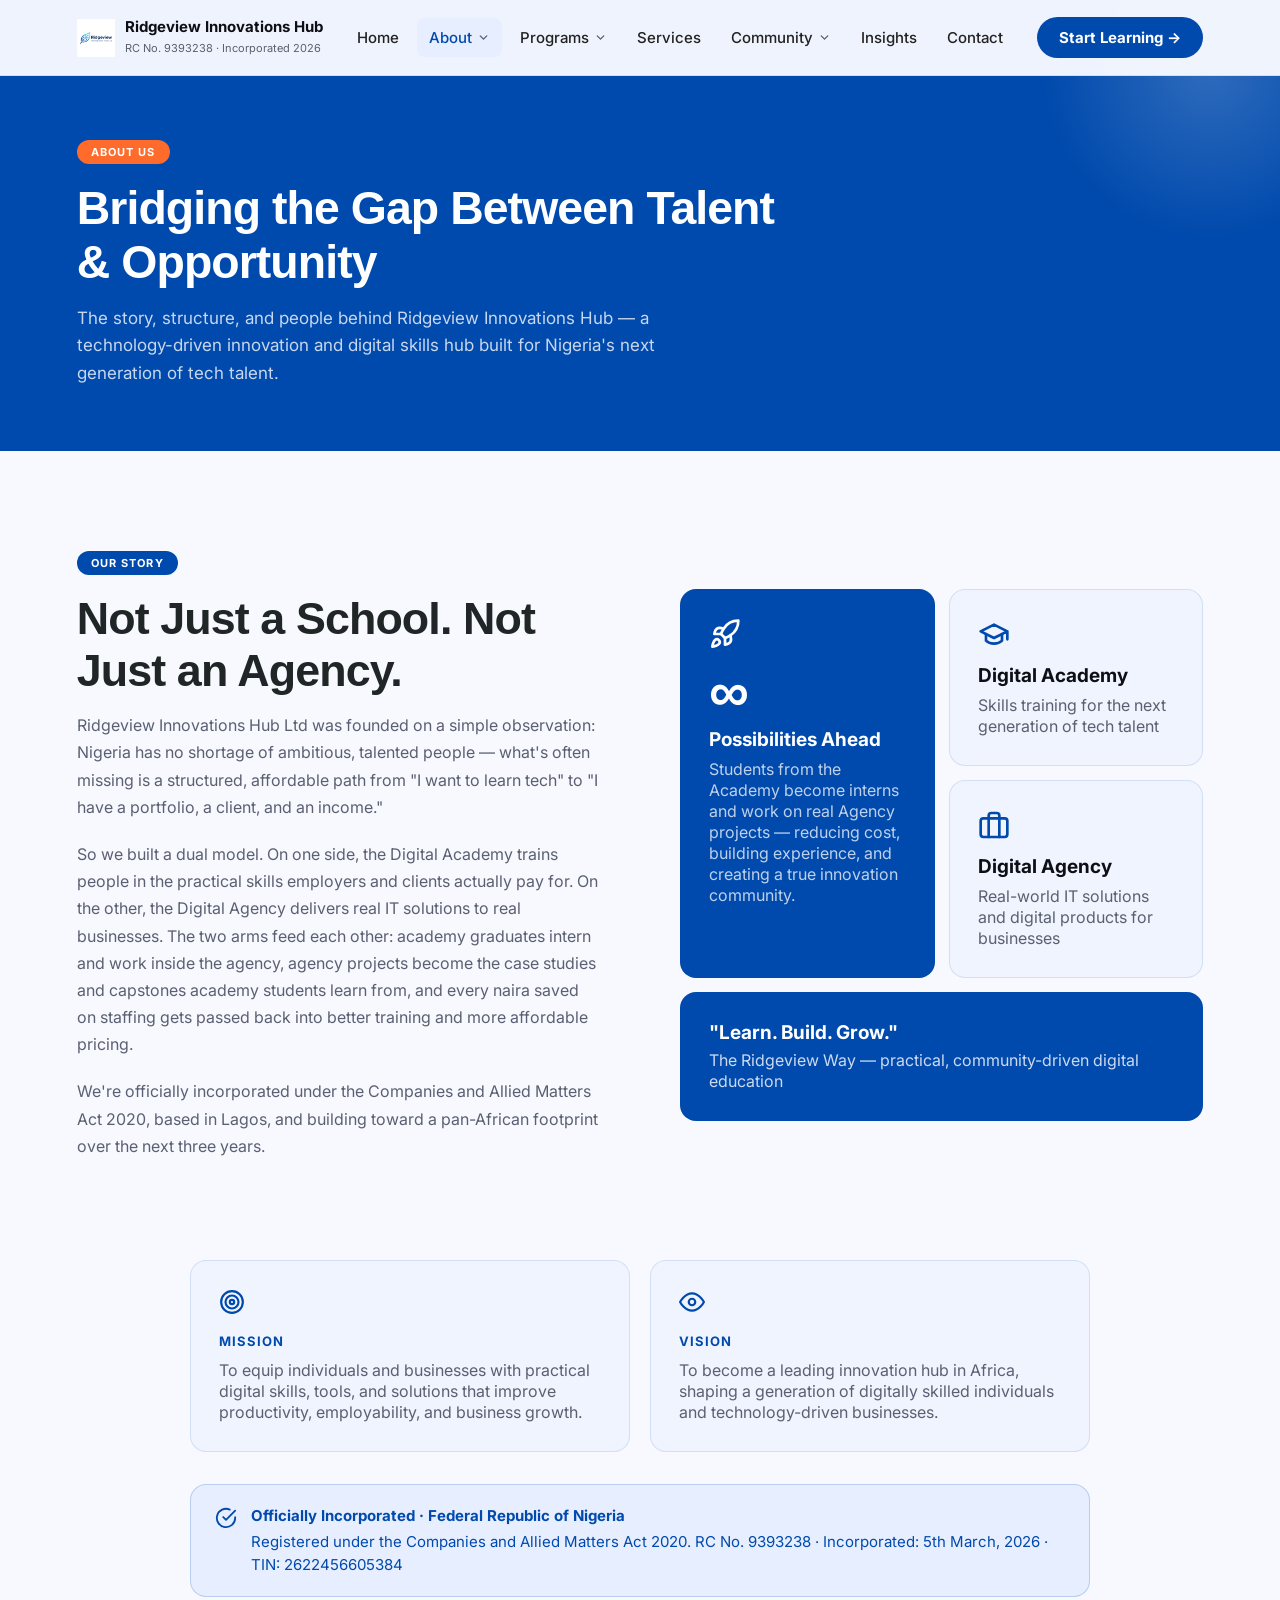
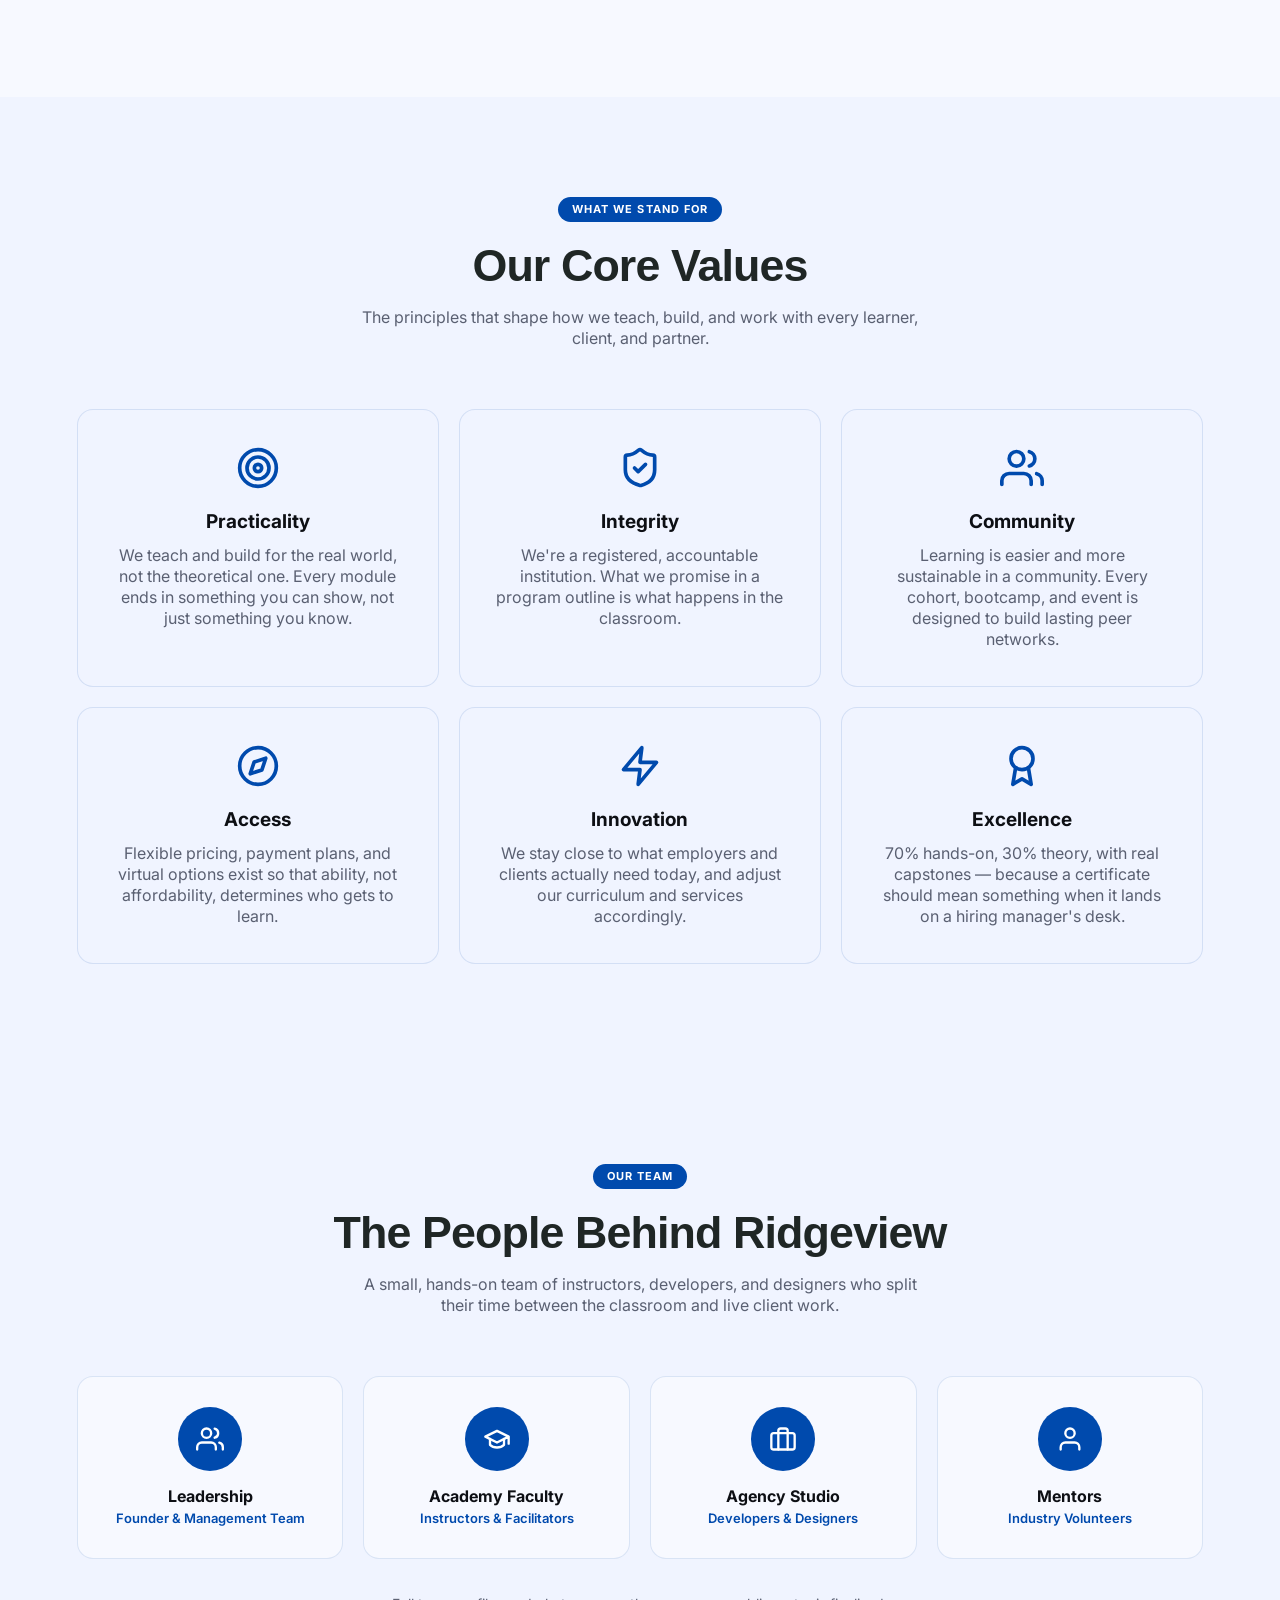
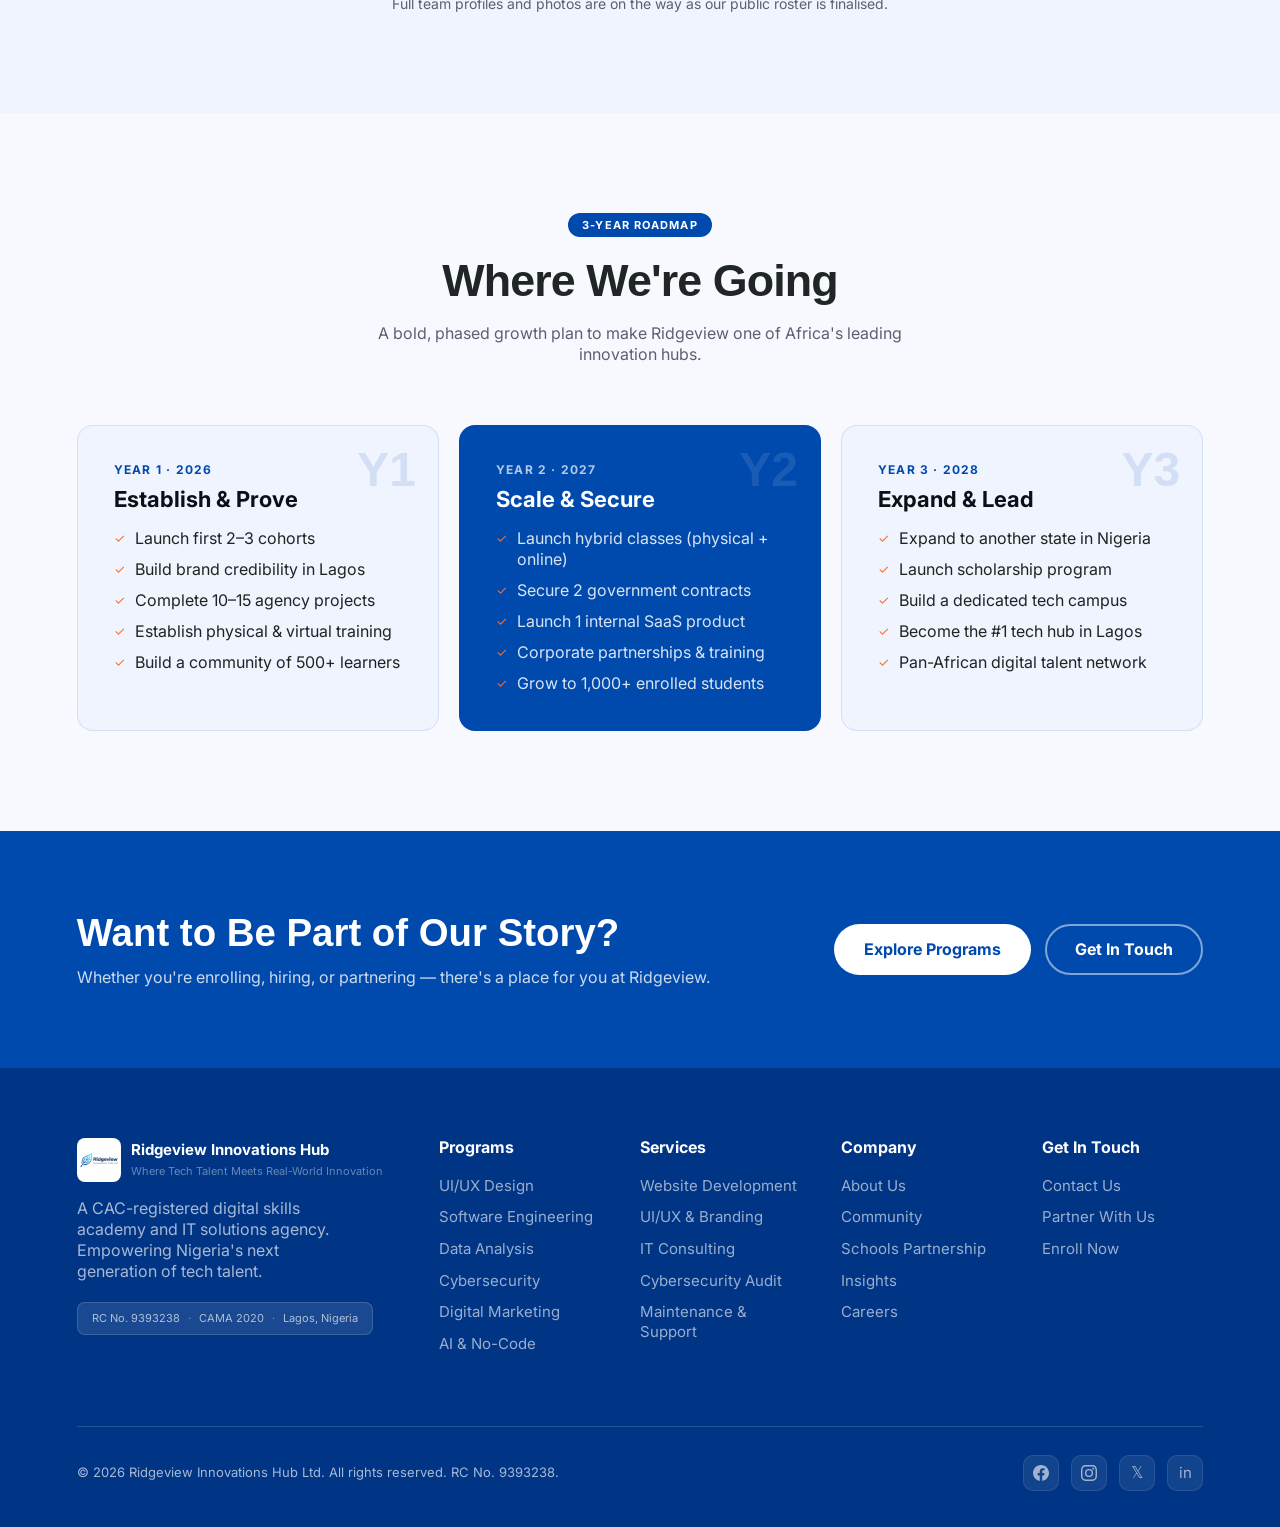
==== about.html @ 293c4d87 "conversion to multi-page" ====
<!DOCTYPE html>
<html lang="en">
<head>
<meta charset="UTF-8"/>
<meta name="viewport" content="width=device-width, initial-scale=1.0"/>
<title>About Us | Ridgeview Innovations Hub Ltd</title>
<meta name="description" content="Learn about Ridgeview Innovations Hub Ltd, a CAC-registered digital skills academy and IT agency based in Lagos, Nigeria."/>
<link rel="preconnect" href="https://fonts.googleapis.com"/>
<link href="https://fonts.googleapis.com/css2?family=Inter:wght@400;500;600;700;800&family=Syne:wght@700;800&display=swap" rel="stylesheet"/>
<link href="https://api.fontshare.com/v2/css?f[]=satoshi@800,700&display=swap" rel="stylesheet"/>
<link rel="stylesheet" href="assets/shared.css"/>
</head>
<body>
<nav id="navbar">
  <a href="index.html" class="logo">
    <img src="Neural Leaf.png" alt="Ridgeview Innovations Hub" class="logo-img"/>
    <div class="ltext">
      <strong>Ridgeview Innovations Hub</strong>
      <small>RC No. 9393238 · Incorporated 2026</small>
    </div>
  </a>
  <ul class="nav-links"><li><a href="index.html" data-nav="index.html" class="">Home</a></li><li><a href="about.html" data-nav="about.html" class="active">About <svg class="chev" xmlns="http://www.w3.org/2000/svg" width="13" height="13" viewBox="0 0 24 24" fill="none" stroke="currentColor" stroke-width="2.5" stroke-linecap="round" stroke-linejoin="round"><polyline points="6 9 12 15 18 9"/></svg></a><div class="dropdown"><a href="about.html">About Us</a><a href="careers.html">Careers</a></div></li><li><a href="programs.html" data-nav="programs.html" class="">Programs <svg class="chev" xmlns="http://www.w3.org/2000/svg" width="13" height="13" viewBox="0 0 24 24" fill="none" stroke="currentColor" stroke-width="2.5" stroke-linecap="round" stroke-linejoin="round"><polyline points="6 9 12 15 18 9"/></svg></a><div class="dropdown"><a href="programs.html#uiux">UI/UX Design</a><a href="programs.html#swe">Software Engineering</a><a href="programs.html#data">Data Analysis</a><a href="programs.html#cyber">Cybersecurity</a><a href="programs.html#marketing">Digital Marketing</a><a href="programs.html#ai">AI Tools & No-Code</a><a href="programs.html" class="dd-view-all">View All Programs</a></div></li><li><a href="services.html" data-nav="services.html" class="">Services</a></li><li><a href="community.html" data-nav="community.html" class="">Community <svg class="chev" xmlns="http://www.w3.org/2000/svg" width="13" height="13" viewBox="0 0 24 24" fill="none" stroke="currentColor" stroke-width="2.5" stroke-linecap="round" stroke-linejoin="round"><polyline points="6 9 12 15 18 9"/></svg></a><div class="dropdown"><a href="community.html">Community</a><a href="schools-partnership.html">Schools Partnership</a></div></li><li><a href="blog.html" data-nav="blog.html" class="">Insights</a></li><li><a href="contact.html" data-nav="contact.html" class="">Contact</a></li></ul>
  <a href="programs.html" class="nav-cta">Start Learning →</a>
  <button class="hamburger" onclick="toggleMenu()" aria-label="Menu">
    <span></span><span></span><span></span>
  </button>
</nav>
<div class="mobile-menu" id="mobileMenu">
  <a href="index.html" onclick="toggleMenu()">Home</a><a href="about.html" onclick="toggleMenu()">About</a><a class="mm-sub" href="about.html" onclick="toggleMenu()">About Us</a><a class="mm-sub" href="careers.html" onclick="toggleMenu()">Careers</a><a href="programs.html" onclick="toggleMenu()">Programs</a><a class="mm-sub" href="programs.html#uiux" onclick="toggleMenu()">UI/UX Design</a><a class="mm-sub" href="programs.html#swe" onclick="toggleMenu()">Software Engineering</a><a class="mm-sub" href="programs.html#data" onclick="toggleMenu()">Data Analysis</a><a class="mm-sub" href="programs.html#cyber" onclick="toggleMenu()">Cybersecurity</a><a class="mm-sub" href="programs.html#marketing" onclick="toggleMenu()">Digital Marketing</a><a class="mm-sub" href="programs.html#ai" onclick="toggleMenu()">AI Tools & No-Code</a><a href="services.html" onclick="toggleMenu()">Services</a><a href="community.html" onclick="toggleMenu()">Community</a><a class="mm-sub" href="community.html" onclick="toggleMenu()">Community</a><a class="mm-sub" href="schools-partnership.html" onclick="toggleMenu()">Schools Partnership</a><a href="blog.html" onclick="toggleMenu()">Insights</a><a href="contact.html" onclick="toggleMenu()">Contact</a>
  <a href="programs.html" class="nav-cta" onclick="toggleMenu()">Start Learning →</a>
</div>

<div class="page-header">
  <!--<div class="breadcrumb"><a href="index.html">Home</a> <span>/</span> <span>About</span></div>-->
  <div class="stag">About Us</div>
  <h1>Bridging the Gap Between Talent &amp; Opportunity</h1>
  <p>The story, structure, and people behind Ridgeview Innovations Hub — a technology-driven innovation and digital skills hub built for Nigeria's next generation of tech talent.</p>
</div>

<!-- STORY -->
<section class="about-g" style="padding-top:100px">
  <div>
    <div class="stag">Our Story</div>
    <h2 class="stitle">Not Just a School. Not Just an Agency.</h2>
    <p style="font-family:var(--font-body);font-size:16px;color:var(--muted);line-height:1.7;margin-bottom:20px">Ridgeview Innovations Hub Ltd was founded on a simple observation: Nigeria has no shortage of ambitious, talented people — what's often missing is a structured, affordable path from "I want to learn tech" to "I have a portfolio, a client, and an income."</p>
    <p style="font-family:var(--font-body);font-size:16px;color:var(--muted);line-height:1.7;margin-bottom:20px">So we built a dual model. On one side, the Digital Academy trains people in the practical skills employers and clients actually pay for. On the other, the Digital Agency delivers real IT solutions to real businesses. The two arms feed each other: academy graduates intern and work inside the agency, agency projects become the case studies and capstones academy students learn from, and every naira saved on staffing gets passed back into better training and more affordable pricing.</p>
    <p style="font-family:var(--font-body);font-size:16px;color:var(--muted);line-height:1.7">We're officially incorporated under the Companies and Allied Matters Act 2020, based in Lagos, and building toward a pan-African footprint over the next three years.</p>
  </div>
  <div class="avblocks fade-up">
    <div class="avb dark">
      <div class="aico"><svg xmlns="http://www.w3.org/2000/svg" width="24" height="24" viewBox="0 0 24 24" fill="none" stroke="currentColor" stroke-width="2" stroke-linecap="round" stroke-linejoin="round"><path d="M4.5 16.5c-1.5 1.26-2 5-2 5s3.74-.5 5-2c.71-.84.7-2.13-.09-2.91a2.18 2.18 0 0 0-2.91-.09z"/><path d="m12 15-3-3a22 22 0 0 1 2-3.95A12.88 12.88 0 0 1 22 2c0 2.72-.78 7.5-6 11a22.35 22.35 0 0 1-4 2z"/><path d="M9 12H4s.55-3.03 2-4c1.62-1.08 5 0 5 0"/><path d="M12 15v5s3.03-.55 4-2c1.08-1.62 0-5 0-5"/></svg></div>
      <div class="bnum">∞</div>
      <h3>Possibilities Ahead</h3>
      <p>Students from the Academy become interns and work on real Agency projects — reducing cost, building experience, and creating a true innovation community.</p>
    </div>
    <div class="avb"><div class="aico"><svg xmlns="http://www.w3.org/2000/svg" width="24" height="24" viewBox="0 0 24 24" fill="none" stroke="currentColor" stroke-width="2" stroke-linecap="round" stroke-linejoin="round"><path d="M22 10v6M2 10l10-5 10 5-10 5z"/><path d="M6 12v5c3 3 9 3 12 0v-5"/></svg></div><h3>Digital Academy</h3><p>Skills training for the next generation of tech talent</p></div>
    <div class="avb"><div class="aico"><svg xmlns="http://www.w3.org/2000/svg" width="24" height="24" viewBox="0 0 24 24" fill="none" stroke="currentColor" stroke-width="2" stroke-linecap="round" stroke-linejoin="round"><rect x="2" y="7" width="20" height="14" rx="2" ry="2"/><path d="M16 21V5a2 2 0 0 0-2-2h-4a2 2 0 0 0-2 2v16"/></svg></div><h3>Digital Agency</h3><p>Real-world IT solutions and digital products for businesses</p></div>
    <div class="avb amber"><h3>"Learn. Build. Grow."</h3><p>The Ridgeview Way — practical, community-driven digital education</p></div>
  </div>
</section>

<!-- MISSION / VISION -->
<section style="padding-top:0">
  <div class="mv-grid" style="max-width:900px;margin:0 auto">
    <div class="mvc"><div class="ico"><svg xmlns="http://www.w3.org/2000/svg" width="24" height="24" viewBox="0 0 24 24" fill="none" stroke="currentColor" stroke-width="2" stroke-linecap="round" stroke-linejoin="round"><circle cx="12" cy="12" r="10"/><circle cx="12" cy="12" r="6"/><circle cx="12" cy="12" r="2"/></svg></div><h4>Mission</h4><p>To equip individuals and businesses with practical digital skills, tools, and solutions that improve productivity, employability, and business growth.</p></div>
    <div class="mvc"><div class="ico"><svg xmlns="http://www.w3.org/2000/svg" width="24" height="24" viewBox="0 0 24 24" fill="none" stroke="currentColor" stroke-width="2" stroke-linecap="round" stroke-linejoin="round"><path d="M1 12s4-8 11-8 11 8 11 8-4 8-11 8-11-8-11-8z"/><circle cx="12" cy="12" r="3"/></svg></div><h4>Vision</h4><p>To become a leading innovation hub in Africa, shaping a generation of digitally skilled individuals and technology-driven businesses.</p></div>
  </div>
  <div class="reg-info" style="max-width:900px;margin:32px auto 0">
    <div class="ri"><svg xmlns="http://www.w3.org/2000/svg" width="24" height="24" viewBox="0 0 24 24" fill="none" stroke="currentColor" stroke-width="2" stroke-linecap="round" stroke-linejoin="round"><path d="M22 11.08V12a10 10 0 1 1-5.93-9.14"/><polyline points="22 4 12 14.01 9 11.01"/></svg></div>
    <p><strong>Officially Incorporated · Federal Republic of Nigeria</strong>Registered under the Companies and Allied Matters Act 2020. RC No. 9393238 · Incorporated: 5th March, 2026 · TIN: 2622456605384</p>
  </div>
</section>

<!-- VALUES -->
<section class="why-section">
  <div class="sh c">
    <div class="stag">What We Stand For</div>
    <h2 class="stitle">Our Core Values</h2>
    <p class="ssub">The principles that shape how we teach, build, and work with every learner, client, and partner.</p>
  </div>
  <div class="comm-grid">
    <div class="cc fade-up"><span class="cico"><svg xmlns="http://www.w3.org/2000/svg" width="44" height="44" viewBox="0 0 24 24" fill="none" stroke="currentColor" stroke-width="2" stroke-linecap="round" stroke-linejoin="round"><circle cx="12" cy="12" r="10"/><circle cx="12" cy="12" r="6"/><circle cx="12" cy="12" r="2"/></svg></span><h3>Practicality</h3><p>We teach and build for the real world, not the theoretical one. Every module ends in something you can show, not just something you know.</p></div>
    <div class="cc fade-up"><span class="cico"><svg xmlns="http://www.w3.org/2000/svg" width="44" height="44" viewBox="0 0 24 24" fill="none" stroke="currentColor" stroke-width="2" stroke-linecap="round" stroke-linejoin="round"><path d="M20 13c0 5-3.5 7.5-7.5 8.5-.16.05-.34.05-.5 0C8 20.5 4 18 4 13V6a1 1 0 0 1 1-1c2 0 4.5-1.2 6.24-2.72a1.17 1.17 0 0 1 1.52 0C14.51 3.79 17 5 19 5a1 1 0 0 1 1 1z"/><path d="m9 12 2 2 4-4"/></svg></span><h3>Integrity</h3><p>We're a registered, accountable institution. What we promise in a program outline is what happens in the classroom.</p></div>
    <div class="cc fade-up"><span class="cico"><svg xmlns="http://www.w3.org/2000/svg" width="44" height="44" viewBox="0 0 24 24" fill="none" stroke="currentColor" stroke-width="2" stroke-linecap="round" stroke-linejoin="round"><path d="M17 21v-2a4 4 0 0 0-4-4H5a4 4 0 0 0-4 4v2"/><circle cx="9" cy="7" r="4"/><path d="M23 21v-2a4 4 0 0 0-3-3.87"/><path d="M16 3.13a4 4 0 0 1 0 7.75"/></svg></span><h3>Community</h3><p>Learning is easier and more sustainable in a community. Every cohort, bootcamp, and event is designed to build lasting peer networks.</p></div>
    <div class="cc fade-up"><span class="cico"><svg xmlns="http://www.w3.org/2000/svg" width="44" height="44" viewBox="0 0 24 24" fill="none" stroke="currentColor" stroke-width="2" stroke-linecap="round" stroke-linejoin="round"><circle cx="12" cy="12" r="10"/><polygon points="16.24 7.76 14.12 14.12 7.76 16.24 9.88 9.88 16.24 7.76"/></svg></span><h3>Access</h3><p>Flexible pricing, payment plans, and virtual options exist so that ability, not affordability, determines who gets to learn.</p></div>
    <div class="cc fade-up"><span class="cico"><svg xmlns="http://www.w3.org/2000/svg" width="44" height="44" viewBox="0 0 24 24" fill="none" stroke="currentColor" stroke-width="2" stroke-linecap="round" stroke-linejoin="round"><polygon points="13 2 3 14 12 14 11 22 21 10 12 10 13 2"/></svg></span><h3>Innovation</h3><p>We stay close to what employers and clients actually need today, and adjust our curriculum and services accordingly.</p></div>
    <div class="cc fade-up"><span class="cico"><svg xmlns="http://www.w3.org/2000/svg" width="44" height="44" viewBox="0 0 24 24" fill="none" stroke="currentColor" stroke-width="2" stroke-linecap="round" stroke-linejoin="round"><circle cx="12" cy="8" r="6"/><path d="M15.477 12.89 17 22l-5-3-5 3 1.523-9.11"/></svg></span><h3>Excellence</h3><p>70% hands-on, 30% theory, with real capstones — because a certificate should mean something when it lands on a hiring manager's desk.</p></div>
  </div>
</section>

<!-- TEAM -->
<section class="team-section">
  <div class="sh c">
    <div class="stag">Our Team</div>
    <h2 class="stitle">The People Behind Ridgeview</h2>
    <p class="ssub">A small, hands-on team of instructors, developers, and designers who split their time between the classroom and live client work.</p>
  </div>
  <div class="team-grid">
    <div class="tmc fade-up"><div class="tmc-avatar"><svg xmlns="http://www.w3.org/2000/svg" width="28" height="28" viewBox="0 0 24 24" fill="none" stroke="currentColor" stroke-width="2" stroke-linecap="round" stroke-linejoin="round"><path d="M17 21v-2a4 4 0 0 0-4-4H5a4 4 0 0 0-4 4v2"/><circle cx="9" cy="7" r="4"/><path d="M23 21v-2a4 4 0 0 0-3-3.87"/><path d="M16 3.13a4 4 0 0 1 0 7.75"/></svg></div><h4>Leadership</h4><div class="role">Founder &amp; Management Team</div></div>
    <div class="tmc fade-up"><div class="tmc-avatar"><svg xmlns="http://www.w3.org/2000/svg" width="28" height="28" viewBox="0 0 24 24" fill="none" stroke="currentColor" stroke-width="2" stroke-linecap="round" stroke-linejoin="round"><path d="M22 10v6M2 10l10-5 10 5-10 5z"/><path d="M6 12v5c3 3 9 3 12 0v-5"/></svg></div><h4>Academy Faculty</h4><div class="role">Instructors &amp; Facilitators</div></div>
    <div class="tmc fade-up"><div class="tmc-avatar"><svg xmlns="http://www.w3.org/2000/svg" width="28" height="28" viewBox="0 0 24 24" fill="none" stroke="currentColor" stroke-width="2" stroke-linecap="round" stroke-linejoin="round"><rect x="2" y="7" width="20" height="14" rx="2" ry="2"/><path d="M16 21V5a2 2 0 0 0-2-2h-4a2 2 0 0 0-2 2v16"/></svg></div><h4>Agency Studio</h4><div class="role">Developers &amp; Designers</div></div>
    <div class="tmc fade-up"><div class="tmc-avatar"><svg xmlns="http://www.w3.org/2000/svg" width="28" height="28" viewBox="0 0 24 24" fill="none" stroke="currentColor" stroke-width="2" stroke-linecap="round" stroke-linejoin="round"><path d="M20 21v-2a4 4 0 0 0-4-4H8a4 4 0 0 0-4 4v2"/><circle cx="12" cy="7" r="4"/></svg></div><h4>Mentors</h4><div class="role">Industry Volunteers</div></div>
  </div>
  <p style="text-align:center;margin-top:36px;font-family:var(--font-body);font-size:14px;color:var(--muted)">Full team profiles and photos are on the way as our public roster is finalised.</p>
</section>

<!-- GROWTH ROADMAP -->
<section class="growth-section">
  <div class="sh c">
    <div class="stag">3-Year Roadmap</div>
    <h2 class="stitle">Where We're Going</h2>
    <p class="ssub">A bold, phased growth plan to make Ridgeview one of Africa's leading innovation hubs.</p>
  </div>
  <div class="gg">
    <div class="gc fade-up"><div class="ybg">Y1</div><span class="ylb">Year 1 · 2026</span><h3>Establish &amp; Prove</h3><ul class="gi"><li>Launch first 2–3 cohorts</li><li>Build brand credibility in Lagos</li><li>Complete 10–15 agency projects</li><li>Establish physical &amp; virtual training</li><li>Build a community of 500+ learners</li></ul></div>
    <div class="gc feat fade-up"><div class="ybg">Y2</div><span class="ylb">Year 2 · 2027</span><h3>Scale &amp; Secure</h3><ul class="gi"><li>Launch hybrid classes (physical + online)</li><li>Secure 2 government contracts</li><li>Launch 1 internal SaaS product</li><li>Corporate partnerships &amp; training</li><li>Grow to 1,000+ enrolled students</li></ul></div>
    <div class="gc fade-up"><div class="ybg">Y3</div><span class="ylb">Year 3 · 2028</span><h3>Expand &amp; Lead</h3><ul class="gi"><li>Expand to another state in Nigeria</li><li>Launch scholarship program</li><li>Build a dedicated tech campus</li><li>Become the #1 tech hub in Lagos</li><li>Pan-African digital talent network</li></ul></div>
  </div>
</section>

<!-- CTA -->
<div class="cta-band">
  <div>
    <h2>Want to Be Part of Our Story?</h2>
    <p>Whether you're enrolling, hiring, or partnering — there's a place for you at Ridgeview.</p>
  </div>
  <div class="cta-acts">
    <a href="programs.html" class="btn-white">Explore Programs</a>
    <a href="contact.html" class="btn-outline-white">Get In Touch</a>
  </div>
</div>

<footer>
  <div class="fg-grid">
    <div class="fbrand">
      <a href="index.html" class="logo" style="margin-bottom:16px;display:flex;align-items:center;gap:10px">
        <img src="Neural Leaf.png" alt="Ridgeview Innovations Hub" class="logo-img-footer"/>
        <div class="ltext">
          <strong style="color:#fff;font-family:var(--font-body);font-size:15px;font-weight:700;display:block">Ridgeview Innovations Hub</strong>
          <small style="color:rgba(255,255,255,.4);font-size:11px">Where Tech Talent Meets Real-World Innovation</small>
        </div>
      </a>
      <p>A CAC-registered digital skills academy and IT solutions agency. Empowering Nigeria's next generation of tech talent.</p>
      <div class="freg">RC No. 9393238 <span>·</span> CAMA 2020 <span>·</span> Lagos, Nigeria</div>
    </div>
    <div class="fcol">
      <h5>Programs</h5>
      <a href="programs.html#uiux">UI/UX Design</a>
      <a href="programs.html#swe">Software Engineering</a>
      <a href="programs.html#data">Data Analysis</a>
      <a href="programs.html#cyber">Cybersecurity</a>
      <a href="programs.html#marketing">Digital Marketing</a>
      <a href="programs.html#ai">AI &amp; No-Code</a>
    </div>
    <div class="fcol">
      <h5>Services</h5>
      <a href="services.html#web">Website Development</a>
      <a href="services.html#design">UI/UX &amp; Branding</a>
      <a href="services.html#security">IT Consulting</a>
      <a href="services.html#security">Cybersecurity Audit</a>
      <a href="services.html#support">Maintenance &amp; Support</a>
    </div>
    <div class="fcol">
      <h5>Company</h5>
      <a href="about.html">About Us</a>
      <a href="community.html">Community</a>
      <a href="schools-partnership.html">Schools Partnership</a>
      <a href="blog.html">Insights</a>
      <a href="careers.html">Careers</a>
    </div>
    <div class="fcol">
      <h5>Get In Touch</h5>
      <a href="contact.html">Contact Us</a>
      <a href="contact.html">Partner With Us</a>
      <a href="programs.html">Enroll Now</a>
    </div>
  </div>
  <div class="fbot">
    <p>© 2026 Ridgeview Innovations Hub Ltd. All rights reserved. RC No. 9393238.</p>
    <div class="socials">
      <a href="https://www.facebook.com/share/185Uu96pCo/" target="_blank" rel="noopener" class="slink" title="Facebook">
        <svg viewBox="0 0 24 24"><path d="M24 12.073C24 5.405 18.627 0 12 0S0 5.405 0 12.073C0 18.1 4.388 23.094 10.125 24v-8.437H7.078v-3.49h3.047V9.41c0-3.025 1.792-4.697 4.533-4.697 1.312 0 2.686.236 2.686.236v2.97h-1.513c-1.491 0-1.956.93-1.956 1.886v2.268h3.328l-.532 3.49h-2.796V24C19.612 23.094 24 18.1 24 12.073z"/></svg>
      </a>
      <a href="https://www.instagram.com/ridgeview_innovations_hub?igsh=MnhsZ2s3M3ppMG14" target="_blank" rel="noopener" class="slink" title="Instagram">
        <svg viewBox="0 0 24 24"><path d="M12 2.163c3.204 0 3.584.012 4.85.07 3.252.148 4.771 1.691 4.919 4.919.058 1.265.069 1.645.069 4.849 0 3.205-.012 3.584-.069 4.849-.149 3.225-1.664 4.771-4.919 4.919-1.266.058-1.644.07-4.85.07-3.204 0-3.584-.012-4.849-.07-3.26-.149-4.771-1.699-4.919-4.92-.058-1.265-.07-1.644-.07-4.849 0-3.204.013-3.583.07-4.849.149-3.227 1.664-4.771 4.919-4.919 1.266-.057 1.645-.069 4.849-.069zM12 0C8.741 0 8.333.014 7.053.072 2.695.272.273 2.69.073 7.052.014 8.333 0 8.741 0 12c0 3.259.014 3.668.072 4.948.2 4.358 2.618 6.78 6.98 6.98C8.333 23.986 8.741 24 12 24c3.259 0 3.668-.014 4.948-.072 4.354-.2 6.782-2.618 6.979-6.98.059-1.28.073-1.689.073-4.948 0-3.259-.014-3.667-.072-4.947-.196-4.354-2.617-6.78-6.979-6.98C15.668.014 15.259 0 12 0zm0 5.838a6.162 6.162 0 100 12.324 6.162 6.162 0 000-12.324zM12 16a4 4 0 110-8 4 4 0 010 8zm6.406-11.845a1.44 1.44 0 100 2.881 1.44 1.44 0 000-2.881z"/></svg>
      </a>
      <a href="https://x.com/RidgeviewHub" target="_blank" rel="noopener" class="slink" title="X (Twitter)">𝕏</a>
      <a href="https://www.linkedin.com/company/ridgeview-innovations-hub/" target="_blank" rel="noopener" class="slink" title="LinkedIn">in</a>
    </div>
  </div>
</footer><script src="assets/shared.js"></script>
</body>
</html>
---- assets/shared.css ----
:root{
  --ink:#222221;
  --ink-dark:#0d0f14;
  --paper:#f0f4ff;
  --cream:#f7f9ff;
  --accent:#ff6b2b;
  --brand:#004aad;
  --brand-dark:#003585;
  --brand-light:#e6eeff;
  --green:#1a6b45;
  --muted:#5a6072;
  --bd:rgba(0,74,173,0.12);
  --r:16px;--rl:28px;
  --nav-h:76px;
  --font-body:Inter,system-ui,-apple-system,".SFNSText-Regular","San Francisco",Roboto,"Segoe UI","Helvetica Neue","Lucida Grande",sans-serif;
  --font-hero:'Satoshi-Variable','Satoshi',-apple-system,BlinkMacSystemFont,"Segoe UI",Roboto,Helvetica,Arial,sans-serif;
}
.logo-img{height:38px;width:auto;display:block;object-fit:contain}
.logo-img-footer{height:44px;width:auto;display:block;object-fit:contain;border-radius:8px}
*,*::before,*::after{box-sizing:border-box;margin:0;padding:0}
html{scroll-behavior:smooth}
body{font-family:var(--font-body);font-weight:400;background:var(--cream);color:var(--ink);overflow-x:hidden;font-size:16px;line-height:1.313}
h1,h2{font-family:var(--font-hero);font-weight:800;line-height:1.15;color:#1f2625}
h3,h4,h5{font-family:var(--font-body);font-weight:700;line-height:1.21;font-size:19px;color:var(--ink-dark)}
a{text-decoration:none;color:inherit}
img{max-width:100%}
ul{list-style:none}
:focus-visible{outline:2.5px solid var(--accent);outline-offset:2px}

/* ============ NAV ============ */
nav{position:fixed;top:0;left:0;right:0;z-index:200;display:flex;align-items:center;justify-content:space-between;padding:14px 6%;background:rgba(247,249,255,0.97);backdrop-filter:blur(14px);border-bottom:1px solid var(--bd);transition:box-shadow .3s;height:var(--nav-h)}
.logo{display:flex;align-items:center;gap:10px;color:var(--ink-dark)}
.ltext strong{font-family:var(--font-body);font-size:15px;font-weight:700;display:block;line-height:1.2;color:var(--ink-dark)}
.ltext small{font-size:11px;color:var(--muted);font-family:var(--font-body);font-weight:400}
.nav-links{display:flex;align-items:center;gap:6px;list-style:none}
.nav-links>li{position:relative}
.nav-links>li>a{color:var(--ink);font-family:var(--font-body);font-size:15px;font-weight:500;transition:color .2s;padding:10px 12px;border-radius:8px;display:flex;align-items:center;gap:5px}
.nav-links>li>a:hover,.nav-links>li>a.active{color:var(--brand);background:var(--brand-light)}
.nav-links>li>a svg.chev{width:13px;height:13px;transition:transform .2s}
.nav-links>li:hover>a svg.chev{transform:rotate(180deg)}
.nav-cta{background:var(--brand);color:#ffffff !important;padding:11px 22px;border-radius:50px;font-family:var(--font-body);font-size:15px;font-weight:700;transition:background .2s;white-space:nowrap}
.nav-cta:hover{background:var(--brand-dark)}
.hamburger{display:none;flex-direction:column;gap:5px;cursor:pointer;padding:5px;background:none;border:none}
.hamburger span{width:22px;height:2px;background:var(--ink-dark);border-radius:2px;display:block;transition:all .3s}

/* Dropdown */
.dropdown{position:absolute;top:calc(100% + 8px);left:0;min-width:230px;background:#fff;border-radius:14px;border:1px solid var(--bd);box-shadow:0 20px 50px rgba(0,20,60,.14);padding:10px;opacity:0;visibility:hidden;transform:translateY(6px);transition:opacity .18s ease,transform .18s ease,visibility .18s}
.nav-links>li:hover .dropdown{opacity:1;visibility:visible;transform:translateY(0)}
.dropdown a{display:block;padding:10px 14px;border-radius:9px;font-size:14px;font-weight:500;color:var(--ink);transition:background .15s,color .15s}
.dropdown a:hover{background:var(--brand-light);color:var(--brand)}
.dropdown .dd-view-all{border-top:1px solid var(--bd);margin-top:6px;padding-top:12px;font-weight:700;color:var(--brand)}

/* Mobile menu */
.mobile-menu{display:none;position:fixed;top:var(--nav-h);left:0;right:0;bottom:0;background:var(--cream);z-index:199;flex-direction:column;overflow-y:auto;padding:10px 6% 30px}
.mobile-menu.open{display:flex}
.mobile-menu a{font-family:var(--font-body);color:var(--ink);font-size:16px;font-weight:500;padding:15px 4px;border-bottom:1px solid var(--bd);display:block}
.mobile-menu .mm-group-title{font-size:11px;text-transform:uppercase;letter-spacing:.08em;color:var(--muted);font-weight:700;padding:16px 4px 4px}
.mobile-menu .mm-sub{padding-left:18px;font-size:15px;color:var(--muted)}
.mobile-menu .nav-cta{display:inline-flex;justify-content:center;margin-top:18px}

/* ============ PAGE HEADER BAND (inner pages) ============ */
.page-header{background:var(--brand);padding:calc(var(--nav-h) + 64px) 6% 64px;position:relative;overflow:hidden}
.page-header::before{content:'';position:absolute;top:-100px;right:-100px;width:340px;height:340px;background:radial-gradient(circle,rgba(255,255,255,.18) 0%,transparent 70%)}
.breadcrumb{font-family:var(--font-body);font-size:13px;color:rgba(255,255,255,.65);margin-bottom:18px;display:flex;align-items:center;gap:8px}
.breadcrumb a{color:rgba(255,255,255,.65);transition:color .2s}
.breadcrumb a:hover{color:#fff}
.page-header .stag{background:var(--accent);color:#fff}
.page-header h1{font-family:var(--font-hero);font-size:clamp(2rem,4.2vw,2.9rem);color:#fff;letter-spacing:-.02em;margin-bottom:16px;max-width:720px;position:relative}
.page-header p{font-family:var(--font-body);font-size:17px;color:rgba(255,255,255,.78);max-width:600px;line-height:1.6;position:relative}

/* ============ HERO (home only) ============ */
.hero{padding:calc(var(--nav-h) + 60px) 6% 100px;min-height:92vh;display:grid;grid-template-columns:1fr 1fr;align-items:center;gap:60px;position:relative;overflow:hidden;background:var(--cream)}
.hero::before{content:'';position:absolute;inset:0;background:radial-gradient(ellipse 80% 60% at 80% 50%,rgba(0,74,173,.05) 0%,transparent 70%),radial-gradient(ellipse 50% 50% at 20% 80%,rgba(255,107,43,.06) 0%,transparent 60%);pointer-events:none}
.hero-badge{display:inline-flex;align-items:center;gap:8px;background:var(--brand);color:#fff;padding:7px 16px;border-radius:50px;font-family:var(--font-body);font-size:12px;font-weight:700;letter-spacing:.08em;text-transform:uppercase;margin-bottom:28px}
.hero h1{font-size:clamp(2.4rem,5vw,48px);line-height:1.15;letter-spacing:-.02em;margin-bottom:22px}
.hero h1 em{font-style:normal;color:var(--brand)}
.hero-sub{font-family:var(--font-body);font-size:17px;font-weight:400;color:var(--muted);max-width:460px;margin-bottom:40px;line-height:1.6}
.hero-actions{display:flex;gap:14px;flex-wrap:wrap}
.btn-primary{background:var(--brand);color:#fff;padding:14px 30px;border-radius:50px;font-family:var(--font-body);font-size:16px;font-weight:700;display:inline-flex;align-items:center;gap:8px;transition:all .25s}
.btn-primary:hover{background:var(--brand-dark);transform:translateY(-2px);box-shadow:0 12px 30px rgba(0,74,173,.3)}
.btn-secondary{border:2px solid var(--brand);color:var(--brand);padding:13px 28px;border-radius:50px;font-family:var(--font-body);font-size:16px;font-weight:700;display:inline-flex;align-items:center;gap:8px;transition:all .25s}
.btn-secondary:hover{background:var(--brand);color:#fff;transform:translateY(-2px)}
.btn-white{background:#fff;color:var(--brand);padding:14px 30px;border-radius:50px;font-family:var(--font-body);font-size:16px;font-weight:700;display:inline-flex;align-items:center;gap:8px;transition:all .25s}
.btn-white:hover{transform:translateY(-2px);box-shadow:0 12px 30px rgba(0,0,0,.2)}
.btn-outline-white{border:2px solid rgba(255,255,255,.5);color:#fff;padding:13px 28px;border-radius:50px;font-family:var(--font-body);font-size:16px;font-weight:700;display:inline-flex;align-items:center;gap:8px;transition:all .25s}
.btn-outline-white:hover{border-color:#fff;background:rgba(255,255,255,.1)}
.btn-whatsapp{background:#25D366;color:#fff;padding:14px 30px;border-radius:50px;font-family:var(--font-body);font-size:16px;font-weight:700;display:inline-flex;align-items:center;gap:10px;transition:all .25s;box-shadow:0 8px 24px rgba(37,211,102,.35)}
.btn-whatsapp:hover{background:#1ebc59;transform:translateY(-2px);box-shadow:0 12px 30px rgba(37,211,102,.45)}
.btn-whatsapp svg{width:22px;height:22px;flex-shrink:0}
.hero-right{position:relative}
.hero-float{position:absolute;top:-20px;right:-20px;background:var(--accent);color:#fff;padding:11px 20px;border-radius:50px;font-family:var(--font-body);font-size:13px;font-weight:700;box-shadow:0 8px 24px rgba(255,107,43,.4);z-index:2;display:flex;align-items:center;gap:6px}
.hero-card{background:var(--brand);border-radius:var(--rl);padding:38px;color:#fff;position:relative;overflow:hidden}
.hero-card::after{content:'';position:absolute;top:-50px;right:-50px;width:200px;height:200px;background:radial-gradient(circle,rgba(255,255,255,.3) 0%,transparent 70%);opacity:.2}
.hero-card .big{font-family:var(--font-hero);font-size:3rem;font-weight:800;color:#fff;line-height:1;margin-bottom:6px}
.hero-card .sub{font-family:var(--font-body);font-size:15px;opacity:.85;margin-bottom:8px}
.hero-card .sub2{font-family:var(--font-body);font-size:13px;opacity:.65;margin-bottom:28px}
.hmini{display:grid;grid-template-columns:1fr 1fr;gap:12px;margin-top:20px}
.hm{background:rgba(255,255,255,.12);border-radius:12px;padding:15px;border:1px solid rgba(255,255,255,.2)}
.hm strong{font-family:var(--font-body);font-size:13px;font-weight:700;display:block;margin-bottom:3px}
.hm span{font-family:var(--font-body);font-size:11px;opacity:.75}
.hero-reg{position:absolute;bottom:-16px;left:20px;background:var(--brand-light);border:1px solid rgba(0,74,173,.2);padding:9px 16px;border-radius:50px;font-family:var(--font-body);font-size:11px;font-weight:700;color:var(--brand);display:flex;align-items:center;gap:6px}

/* ============ STATS ============ */
.stats{background:var(--brand);padding:40px 6%;display:grid;grid-template-columns:repeat(4,1fr);gap:20px;text-align:center}
.si .n{font-family:var(--font-hero);font-size:2.4rem;font-weight:800;color:#fff;display:block;line-height:1}
.si span{font-family:var(--font-body);font-size:15px;color:rgba(255,255,255,.7);margin-top:6px;display:block}

/* ============ SECTIONS ============ */
section{padding:100px 6%}
.stag{display:inline-block;background:var(--brand);color:#fff;padding:5px 14px;border-radius:50px;font-family:var(--font-body);font-size:11px;font-weight:700;letter-spacing:.1em;text-transform:uppercase;margin-bottom:18px}
.stitle{font-family:var(--font-hero);font-size:clamp(1.8rem,3.5vw,2.8rem);font-weight:800;margin-bottom:16px;letter-spacing:-.02em;color:#1f2625}
.ssub{font-family:var(--font-body);font-size:16px;color:var(--muted);max-width:560px;line-height:1.313}
.sh{margin-bottom:60px}
.sh.c{text-align:center}
.sh.c .ssub{margin:0 auto}
.section-link{display:inline-flex;align-items:center;gap:6px;font-family:var(--font-body);font-size:15px;font-weight:700;color:var(--brand);margin-top:14px;transition:gap .2s}
.section-link:hover{gap:10px}

/* ============ ABOUT ============ */
.about-g{display:grid;grid-template-columns:1fr 1fr;gap:80px;align-items:center}
.mv-grid{display:grid;grid-template-columns:1fr 1fr;gap:20px;margin-top:40px}
.mvc{background:var(--paper);border-radius:var(--r);padding:28px;border:1px solid var(--bd)}
.mvc .ico{margin-bottom:14px}
.mvc h4{font-family:var(--font-body);font-size:13px;font-weight:700;text-transform:uppercase;letter-spacing:.08em;color:var(--brand);margin-bottom:10px}
.mvc p{font-family:var(--font-body);font-size:16px;color:var(--muted);line-height:1.313}
.reg-info{margin-top:32px;background:var(--brand-light);border:1px solid rgba(0,74,173,.2);border-radius:var(--r);padding:20px 24px;display:flex;align-items:flex-start;gap:14px}
.reg-info .ri{flex-shrink:0;margin-top:2px}
.reg-info p{font-family:var(--font-body);font-size:15px;color:var(--brand);line-height:1.5}
.reg-info strong{font-weight:700;display:block;margin-bottom:4px}
.avblocks{display:grid;grid-template-columns:1fr 1fr;gap:14px}
.avb{background:var(--paper);border-radius:var(--r);padding:28px;border:1px solid var(--bd);transition:transform .3s,box-shadow .3s}
.avb:hover{transform:translateY(-4px);box-shadow:0 16px 40px rgba(0,74,173,.1)}
.avb.dark{background:var(--brand);color:#fff;grid-row:span 2}
.avb.dark p{color:rgba(255,255,255,.75)}
.avb .aico{margin-bottom:14px}
.avb h3{font-size:19px;margin-bottom:8px;color:var(--ink-dark)}
.avb.dark h3{color:#fff}
.avb p{font-size:16px;color:var(--muted);line-height:1.313}
.avb .bnum{font-family:var(--font-hero);font-size:3.5rem;font-weight:800;color:#fff;line-height:1;margin-bottom:8px}
.avb.amber{background:var(--brand);grid-column:span 2}
.avb.amber h3{font-weight:700;font-size:19px;margin-bottom:6px;color:#fff}
.avb.amber p{font-size:16px;color:rgba(255,255,255,.8)}

/* ============ TEAM ============ */
.team-section{background:var(--paper)}
.team-grid{display:grid;grid-template-columns:repeat(4,1fr);gap:20px}
.tmc{background:var(--cream);border-radius:var(--r);padding:30px 24px;border:1px solid var(--bd);text-align:center;transition:all .3s}
.tmc:hover{transform:translateY(-4px);box-shadow:0 16px 40px rgba(0,0,0,.08)}
.tmc-avatar{width:64px;height:64px;border-radius:50%;background:var(--brand);display:flex;align-items:center;justify-content:center;margin:0 auto 16px;color:#fff}
.tmc h4{font-size:16px;margin-bottom:4px}
.tmc .role{font-family:var(--font-body);font-size:13px;color:var(--brand);font-weight:600}

/* ============ PROGRAMS ============ */
.prog-section{background:var(--paper)}
.prog-grid{display:grid;grid-template-columns:repeat(3,1fr);gap:20px}
.pc{background:var(--cream);border-radius:var(--r);padding:32px;border:1px solid var(--bd);transition:all .3s;position:relative;overflow:hidden;display:flex;flex-direction:column}
.pc::after{content:'';position:absolute;bottom:0;left:0;right:0;height:3px;background:var(--brand);transform:scaleX(0);transition:transform .3s;transform-origin:left}
.pc:hover::after{transform:scaleX(1)}
.pc:hover{transform:translateY(-4px);box-shadow:0 20px 50px rgba(0,0,0,.1)}
.pico{width:52px;height:52px;border-radius:14px;background:var(--brand);display:flex;align-items:center;justify-content:center;margin-bottom:20px}
.pc h3{font-size:19px;margin-bottom:12px;color:var(--ink-dark)}
.pc p{font-size:16px;color:var(--muted);line-height:1.313;margin-bottom:16px}
.pc .plearn{list-style:none;display:flex;flex-direction:column;gap:8px;margin-bottom:20px}
.pc .plearn li{font-size:14px;color:var(--ink);display:flex;align-items:flex-start;gap:8px;line-height:1.4}
.pc .plearn li svg{flex-shrink:0;margin-top:2px;color:var(--green)}
.pmeta{display:flex;gap:10px;flex-wrap:wrap;margin-top:auto}
.ptag{background:var(--paper);border:1px solid var(--bd);padding:4px 10px;border-radius:50px;font-family:var(--font-body);font-size:11px;color:var(--muted)}
.pchip{display:inline-block;background:var(--accent);color:#fff;padding:4px 12px;border-radius:50px;font-family:var(--font-body);font-size:12px;font-weight:700;margin-top:14px}

/* ============ HOW IT WORKS / PROCESS STEPS ============ */
.hiw{background:#003585}
.hiw .stag{background:var(--accent);color:#fff}
.hiw .stitle{color:#fff}
.hiw .ssub{color:rgba(255,255,255,.65)}
.steps{display:grid;grid-template-columns:repeat(4,1fr);gap:20px}
.step{background:rgba(255,255,255,.05);border:1px solid rgba(255,255,255,.1);border-radius:var(--r);padding:32px 22px;text-align:center;transition:background .3s}
.step:hover{background:rgba(255,255,255,.1)}
.snum{width:52px;height:52px;background:var(--accent);border-radius:50%;display:flex;align-items:center;justify-content:center;font-family:var(--font-body);font-size:20px;font-weight:700;color:#fff;margin:0 auto 20px}
.step h4{font-size:19px;color:#fff;margin-bottom:10px}
.step p{font-size:16px;color:rgba(255,255,255,.65);line-height:1.313}

/* ============ SERVICES ============ */
.svc-grid{display:grid;grid-template-columns:1fr 1fr;gap:20px}
.sc{background:var(--cream);border-radius:var(--r);padding:36px;border:1px solid var(--bd);display:flex;gap:24px;align-items:flex-start;transition:all .3s}
.sc:hover{border-color:var(--brand);transform:translateY(-3px);box-shadow:0 16px 40px rgba(0,74,173,.08)}
.sico{width:56px;height:56px;flex-shrink:0;background:var(--brand);border-radius:14px;display:flex;align-items:center;justify-content:center}
.sc h3{font-size:19px;margin-bottom:10px;color:var(--ink-dark)}
.sc p{font-size:16px;color:var(--muted);line-height:1.313;margin-bottom:14px}
.sl{list-style:none;display:flex;flex-direction:column;gap:6px}
.sl li{font-size:16px;color:var(--muted);display:flex;align-items:center;gap:8px}
.sl li::before{content:'→';color:var(--brand)}
.sp{font-family:var(--font-body);font-size:16px;font-weight:700;color:var(--green);margin-top:14px}

/* ============ WHY US ============ */
.why-section{background:var(--paper)}
.why-g{display:grid;grid-template-columns:1fr 1fr;gap:60px;align-items:center}
.why-list{display:flex;flex-direction:column;gap:18px}
.wi{display:flex;gap:20px;align-items:flex-start;padding:22px;background:var(--cream);border-radius:var(--r);border:1px solid var(--bd);transition:all .3s}
.wi:hover{border-color:var(--brand);box-shadow:0 8px 24px rgba(0,74,173,.08)}
.wico{width:46px;height:46px;background:var(--brand);border-radius:12px;display:flex;align-items:center;justify-content:center;flex-shrink:0}
.wi h4{font-size:19px;margin-bottom:6px;color:var(--ink-dark)}
.wi p{font-size:16px;color:var(--muted);line-height:1.313}
.why-vis{background:var(--brand);border-radius:var(--rl);padding:46px 38px;color:#fff;position:relative;overflow:hidden}
.why-vis::before{content:'';position:absolute;top:-80px;right:-80px;width:300px;height:300px;background:radial-gradient(circle,rgba(255,255,255,.4) 0%,transparent 70%);opacity:.15}
.why-vis h3{font-family:var(--font-body);font-size:22px;font-weight:700;line-height:1.21;margin-bottom:8px;color:#fff}
.why-vis>p{font-family:var(--font-body);font-size:16px;color:#fff;margin-bottom:30px;line-height:1.313}
.edges{display:flex;flex-direction:column;gap:14px}
.ei{background:rgba(255,255,255,.1);border-radius:12px;padding:16px 18px;display:flex;align-items:flex-start;gap:14px;border:1px solid rgba(255,255,255,.2)}
.ei .eico{flex-shrink:0;margin-top:2px}
.ei p{font-family:var(--font-body);font-size:16px;color:#fff;line-height:1.313}

/* ============ COMMUNITY ============ */
.comm-section{background:var(--cream)}
.comm-grid{display:grid;grid-template-columns:repeat(3,1fr);gap:20px}
.cc{background:var(--paper);border-radius:var(--r);padding:36px;border:1px solid var(--bd);text-align:center;transition:all .3s}
.cc:hover{transform:translateY(-4px);box-shadow:0 20px 50px rgba(0,0,0,.08)}
.cico{margin-bottom:20px;display:flex;justify-content:center}
.cc h3{font-size:19px;margin-bottom:12px;color:var(--ink-dark)}
.cc p{font-size:16px;color:var(--muted);line-height:1.313}

/* ============ TESTIMONIALS ============ */
.testi-section{background:var(--paper);padding-top:120px}
.tg{display:grid;grid-template-columns:repeat(3,1fr);gap:20px;padding-top:60px}
.tc{background:var(--cream);border-radius:var(--r);border:1px solid var(--bd);overflow:visible;transition:all .3s;position:relative;margin-top:54px}
.tc:hover{border-color:var(--brand);transform:translateY(-3px);box-shadow:0 12px 36px rgba(0,74,173,.1)}
.tc-img{width:108px;height:108px;border-radius:50%;object-fit:cover;object-position:center top;display:block;position:absolute;top:-54px;left:50%;transform:translateX(-50%);border:4px solid #fff;box-shadow:0 4px 20px rgba(0,74,173,.18)}
.tc-body{padding:60px 26px 26px}
.tstars{color:var(--brand);font-size:15px;margin-bottom:16px;letter-spacing:2px;text-align:center}
.tt{font-family:var(--font-body);font-size:15px;color:var(--ink);line-height:1.65;margin-bottom:20px;font-style:italic;text-align:center}
.ta{display:flex;align-items:center;justify-content:center;gap:10px;padding-top:16px;border-top:1px solid var(--bd)}
.tav{width:34px;height:34px;border-radius:50%;background:var(--brand);display:flex;align-items:center;justify-content:center;font-family:var(--font-body);font-weight:700;color:#fff;font-size:13px;flex-shrink:0}
.tname{font-family:var(--font-body);font-size:15px;font-weight:700;color:var(--ink-dark)}
.trole{font-family:var(--font-body);font-size:12px;color:var(--muted);margin-top:2px}

/* ============ GROWTH ============ */
.growth-section{background:var(--cream)}
.gg{display:grid;grid-template-columns:repeat(3,1fr);gap:20px}
.gc{background:var(--paper);border-radius:var(--r);padding:36px;border:1px solid var(--bd);position:relative;overflow:hidden;transition:all .3s}
.gc:hover{transform:translateY(-4px);box-shadow:0 20px 50px rgba(0,0,0,.1)}
.gc.feat{background:var(--brand);color:#fff}
.ybg{font-family:var(--font-hero);font-size:3rem;font-weight:800;color:var(--bd);position:absolute;top:20px;right:22px;line-height:1}
.gc.feat .ybg{color:rgba(255,255,255,.1)}
.ylb{font-family:var(--font-body);font-size:12px;font-weight:700;text-transform:uppercase;letter-spacing:.1em;color:var(--brand);margin-bottom:8px;display:block}
.gc.feat .ylb{color:rgba(255,255,255,.7)}
.gc h3{font-family:var(--font-body);font-size:22px;font-weight:700;margin-bottom:16px;color:var(--ink-dark)}
.gc.feat h3{color:#fff}
.gi{list-style:none;display:flex;flex-direction:column;gap:10px}
.gi li{font-family:var(--font-body);font-size:16px;display:flex;align-items:flex-start;gap:10px;line-height:1.313}
.gi li::before{content:'✓';font-size:.8rem;color:var(--accent);flex-shrink:0;margin-top:3px}
.gc.feat .gi li{color:rgba(255,255,255,.85)}

/* ============ BLOG ============ */
.blog-section{background:var(--paper)}
.blog-grid{display:grid;grid-template-columns:repeat(3,1fr);gap:20px}
.bc{background:var(--cream);border-radius:var(--r);border:1px solid var(--bd);overflow:hidden;transition:all .3s}
.bc:hover{transform:translateY(-4px);box-shadow:0 20px 50px rgba(0,0,0,.1)}
.bthumb{height:180px;background:var(--brand);display:flex;align-items:center;justify-content:center;position:relative;overflow:hidden}
.bthumb .bico{position:absolute;opacity:.15}
.bthumb .bico svg{width:80px;height:80px;color:#fff}
.blabel{position:relative;z-index:1;background:var(--accent);color:#fff;padding:5px 13px;border-radius:50px;font-family:var(--font-body);font-size:11px;font-weight:700;letter-spacing:.08em}
.bcontent{padding:24px}
.bdate{font-family:var(--font-body);font-size:13px;color:var(--muted);margin-bottom:10px}
.bc h3{font-family:var(--font-body);font-size:19px;font-weight:700;margin-bottom:10px;color:var(--ink-dark);line-height:1.3}
.bc p{font-family:var(--font-body);font-size:16px;color:var(--muted);line-height:1.313}
.blink{display:inline-flex;align-items:center;gap:6px;font-family:var(--font-body);font-size:15px;font-weight:700;color:var(--brand);margin-top:14px;transition:gap .2s}
.blink:hover{gap:10px}
.newsletter-box{margin-top:60px;background:var(--brand);border-radius:var(--rl);padding:44px;display:flex;align-items:center;justify-content:space-between;gap:30px;flex-wrap:wrap}
.newsletter-box h3{color:#fff;font-size:22px;margin-bottom:6px}
.newsletter-box p{color:rgba(255,255,255,.75);font-family:var(--font-body);font-size:15px}
.newsletter-form{display:flex;gap:10px;flex-wrap:wrap}
.newsletter-form input{padding:13px 18px;border-radius:50px;border:none;font-family:var(--font-body);font-size:15px;min-width:240px;outline:none}
.newsletter-form button{background:var(--accent);color:#fff;border:none;padding:13px 24px;border-radius:50px;font-family:var(--font-body);font-weight:700;font-size:15px;cursor:pointer;transition:background .2s}
.newsletter-form button:hover{background:#e6591c}

/* ============ CTA BAND ============ */
.cta-band{background:var(--brand);padding:80px 6%;display:grid;grid-template-columns:1fr auto;align-items:center;gap:40px}
.cta-band h2{font-size:clamp(1.8rem,3vw,2.6rem);color:#fff;max-width:600px}
.cta-band p{font-family:var(--font-body);font-size:16px;color:rgba(255,255,255,.8);margin-top:12px;line-height:1.313}
.cta-acts{display:flex;gap:14px;flex-wrap:wrap}

/* ============ CONTACT ============ */
.contact-g{display:grid;grid-template-columns:1fr 1fr;gap:60px}
.ci-info h3{font-family:var(--font-body);font-size:22px;font-weight:700;margin-bottom:16px;color:var(--ink-dark)}
.ci-info>p{font-family:var(--font-body);font-size:16px;color:var(--muted);line-height:1.313;margin-bottom:36px}
.citems{display:flex;flex-direction:column;gap:18px}
.citem{display:flex;align-items:flex-start;gap:16px}
.ciico{width:44px;height:44px;background:var(--paper);border:1px solid var(--bd);border-radius:12px;display:flex;align-items:center;justify-content:center;flex-shrink:0}
.citem .ct strong{font-family:var(--font-body);font-size:13px;font-weight:700;display:block;margin-bottom:2px;color:var(--ink-dark)}
.citem .ct span{font-family:var(--font-body);font-size:16px;color:var(--muted)}
.cform{background:var(--paper);border-radius:var(--rl);padding:44px;border:1px solid var(--bd)}
.cform h3{font-family:var(--font-body);font-size:22px;font-weight:700;margin-bottom:24px;color:var(--ink-dark)}
.frow{display:grid;grid-template-columns:1fr 1fr;gap:16px}
.fg{display:flex;flex-direction:column;gap:8px;margin-bottom:18px}
.fg label{font-family:var(--font-body);font-size:13px;font-weight:700;color:var(--ink-dark)}
.fg input,.fg select,.fg textarea{padding:13px 16px;border-radius:12px;border:1.5px solid var(--bd);background:var(--cream);font-family:var(--font-body);font-size:16px;color:var(--ink);outline:none;transition:border-color .2s;width:100%}
.fg input:focus,.fg select:focus,.fg textarea:focus{border-color:var(--brand)}
.fg textarea{resize:vertical;min-height:120px}
.fsub{width:100%;background:var(--brand);color:#fff;padding:15px;border-radius:50px;font-family:var(--font-body);font-size:16px;font-weight:700;border:none;cursor:pointer;transition:all .25s}
.fsub:hover{background:var(--brand-dark);transform:translateY(-2px)}
.faq-list{margin-top:20px;display:flex;flex-direction:column;gap:14px}
.faq-item{background:var(--cream);border:1px solid var(--bd);border-radius:var(--r);padding:20px 24px}
.faq-item h4{font-size:16px;margin-bottom:6px;color:var(--ink-dark)}
.faq-item p{font-family:var(--font-body);font-size:15px;color:var(--muted);line-height:1.5}

/* ============ CAREERS ============ */
.careers-values{display:grid;grid-template-columns:repeat(4,1fr);gap:20px}
.job-list{display:flex;flex-direction:column;gap:16px;margin-top:20px}
.job-card{background:var(--cream);border:1px solid var(--bd);border-radius:var(--r);padding:26px 28px;display:flex;align-items:center;justify-content:space-between;gap:20px;flex-wrap:wrap;transition:all .3s}
.job-card:hover{border-color:var(--brand);box-shadow:0 12px 30px rgba(0,74,173,.08)}
.job-card h4{font-size:18px;margin-bottom:6px}
.job-meta{display:flex;gap:10px;flex-wrap:wrap}
.job-meta span{font-family:var(--font-body);font-size:12px;color:var(--muted);background:var(--paper);border:1px solid var(--bd);padding:4px 10px;border-radius:50px}
.pipeline-strip{display:flex;align-items:stretch;gap:0;margin-top:50px;border-radius:var(--rl);overflow:hidden;border:1px solid var(--bd)}
.pl-step{flex:1;background:var(--cream);padding:30px 24px;position:relative;border-right:1px solid var(--bd)}
.pl-step:last-child{border-right:none;background:var(--brand);color:#fff}
.pl-step .plnum{font-family:var(--font-hero);font-size:1.6rem;font-weight:800;color:var(--brand);margin-bottom:10px;display:block}
.pl-step:last-child .plnum{color:#fff}
.pl-step h4{font-size:16px;margin-bottom:6px}
.pl-step:last-child h4{color:#fff}
.pl-step p{font-family:var(--font-body);font-size:14px;color:var(--muted);line-height:1.4}
.pl-step:last-child p{color:rgba(255,255,255,.8)}

/* ============ SCHOOLS PARTNERSHIP ============ */
.partner-benefits{display:grid;grid-template-columns:repeat(3,1fr);gap:20px}
.pb-card{background:var(--paper);border-radius:var(--r);padding:30px;border:1px solid var(--bd)}
.pb-card .pbico{width:48px;height:48px;border-radius:12px;background:var(--brand);display:flex;align-items:center;justify-content:center;margin-bottom:16px}
.tier-grid{display:grid;grid-template-columns:repeat(3,1fr);gap:20px}
.tier-card{background:var(--cream);border:1.5px solid var(--bd);border-radius:var(--r);padding:32px 28px;transition:all .3s}
.tier-card.pop{border-color:var(--brand);box-shadow:0 16px 40px rgba(0,74,173,.12);position:relative}
.tier-pop-tag{position:absolute;top:-13px;left:28px;background:var(--accent);color:#fff;padding:4px 14px;border-radius:50px;font-family:var(--font-body);font-size:11px;font-weight:700}
.tier-card h4{font-size:20px;margin-bottom:6px}
.tier-card .tier-desc{font-family:var(--font-body);font-size:14px;color:var(--muted);margin-bottom:18px}
.tier-card .tl{list-style:none;display:flex;flex-direction:column;gap:10px}
.tier-card .tl li{font-family:var(--font-body);font-size:14px;color:var(--ink);display:flex;align-items:flex-start;gap:8px}
.tier-card .tl li svg{color:var(--green);flex-shrink:0;margin-top:2px}

/* ============ FOOTER ============ */
footer{background:#003585;color:rgba(255,255,255,.65);padding:70px 6% 36px}
.fg-grid{display:grid;grid-template-columns:2fr 1fr 1fr 1fr 1fr;gap:40px;margin-bottom:60px}
.fbrand p{font-family:var(--font-body);font-size:16px;line-height:1.313;max-width:280px}
.freg{margin-top:20px;display:inline-flex;align-items:center;gap:8px;background:rgba(255,255,255,.1);border:1px solid rgba(255,255,255,.15);padding:8px 14px;border-radius:8px;font-family:var(--font-body);font-size:11px}
.freg span{color:rgba(255,255,255,.4)}
.fcol h5{font-family:var(--font-body);font-size:16px;font-weight:700;color:#fff;margin-bottom:18px}
.fcol a{display:block;font-family:var(--font-body);font-size:15px;color:rgba(255,255,255,.6);margin-bottom:12px;transition:color .2s}
.fcol a:hover{color:var(--accent)}
.fbot{border-top:1px solid rgba(255,255,255,.15);padding-top:28px;display:flex;justify-content:space-between;align-items:center;flex-wrap:wrap;gap:16px}
.fbot p{font-family:var(--font-body);font-size:13px}
.socials{display:flex;gap:12px}
.slink{width:36px;height:36px;border-radius:10px;background:rgba(255,255,255,.07);border:1px solid rgba(255,255,255,.1);display:flex;align-items:center;justify-content:center;color:rgba(255,255,255,.6);font-size:15px;transition:all .2s}
.slink:hover{background:var(--accent);border-color:var(--accent);color:#fff}
.slink svg{width:16px;height:16px;fill:currentColor}

/* ============ ICON SIZE/COLOR RULES ============ */
.pico svg,.sico svg,.wico svg,.ciico svg,.aico svg,.ri svg,.hm .ico svg,.tmc-avatar svg,.pbico svg{color:#fff;display:block}
.pico svg{width:26px;height:26px}
.sico svg{width:28px;height:28px}
.wico svg{width:22px;height:22px}
.ciico svg{width:20px;height:20px;color:var(--brand)}
.aico svg{width:32px;height:32px;color:var(--brand)}
.avb.dark .aico svg,.avb.amber .aico svg{color:#fff}
.ri svg{width:22px;height:22px;color:var(--brand)}
.hm .ico svg{width:22px;height:22px;color:#fff}
.mvc .ico svg{width:26px;height:26px;color:var(--brand)}
.cico svg{width:44px;height:44px;color:var(--brand);display:block;margin:0 auto}
.eico svg{color:rgba(255,255,255,.9);width:22px;height:22px}
.tmc-avatar svg{width:28px;height:28px}
.pbico svg{width:24px;height:24px}
.plearn li svg{width:16px;height:16px}
.tl li svg{width:16px;height:16px}
.chev{color:var(--muted)}

/* ============ ANIMATIONS ============ */
.fade-up{opacity:1;transform:none;transition:opacity .7s ease,transform .7s ease}
body.js-ready .fade-up{opacity:0;transform:translateY(28px)}
body.js-ready .fade-up.in{opacity:1;transform:none}

/* ============ RESPONSIVE ============ */
@media(max-width:1024px){
  .hero{grid-template-columns:1fr;padding:calc(var(--nav-h) + 40px) 6% 60px;min-height:auto}
  .hero-right{display:none}
  .about-g,.why-g,.contact-g{grid-template-columns:1fr}
  .why-vis{display:none}
  .prog-grid,.team-grid,.tier-grid,.partner-benefits,.careers-values{grid-template-columns:1fr 1fr}
  .fg-grid{grid-template-columns:1fr 1fr}
  .pipeline-strip{flex-direction:column}
  .pl-step{border-right:none;border-bottom:1px solid var(--bd)}
}
@media(max-width:900px){
  .nav-links,.nav-cta{display:none}
  .hamburger{display:flex}
}
@media(max-width:768px){
  .stats{grid-template-columns:1fr 1fr}
  .prog-grid,.svc-grid,.comm-grid,.tg,.gg,.blog-grid,.team-grid,.tier-grid,.partner-benefits,.careers-values{grid-template-columns:1fr}
  .steps{grid-template-columns:1fr 1fr}
  .cta-band{grid-template-columns:1fr;text-align:center}
  .cta-acts{justify-content:center}
  .frow{grid-template-columns:1fr}
  .fg-grid{grid-template-columns:1fr 1fr}
  .fbot{flex-direction:column;text-align:center}
  .avblocks{grid-template-columns:1fr 1fr}
  .avb.dark{grid-row:auto}
  .job-card{flex-direction:column;align-items:flex-start}
  .newsletter-box{flex-direction:column;text-align:center;justify-content:center}
}
@media(max-width:480px){
  .steps,.avblocks,.fg-grid{grid-template-columns:1fr}
  section{padding:70px 5%}
  .page-header{padding:calc(var(--nav-h) + 40px) 5% 44px}
}
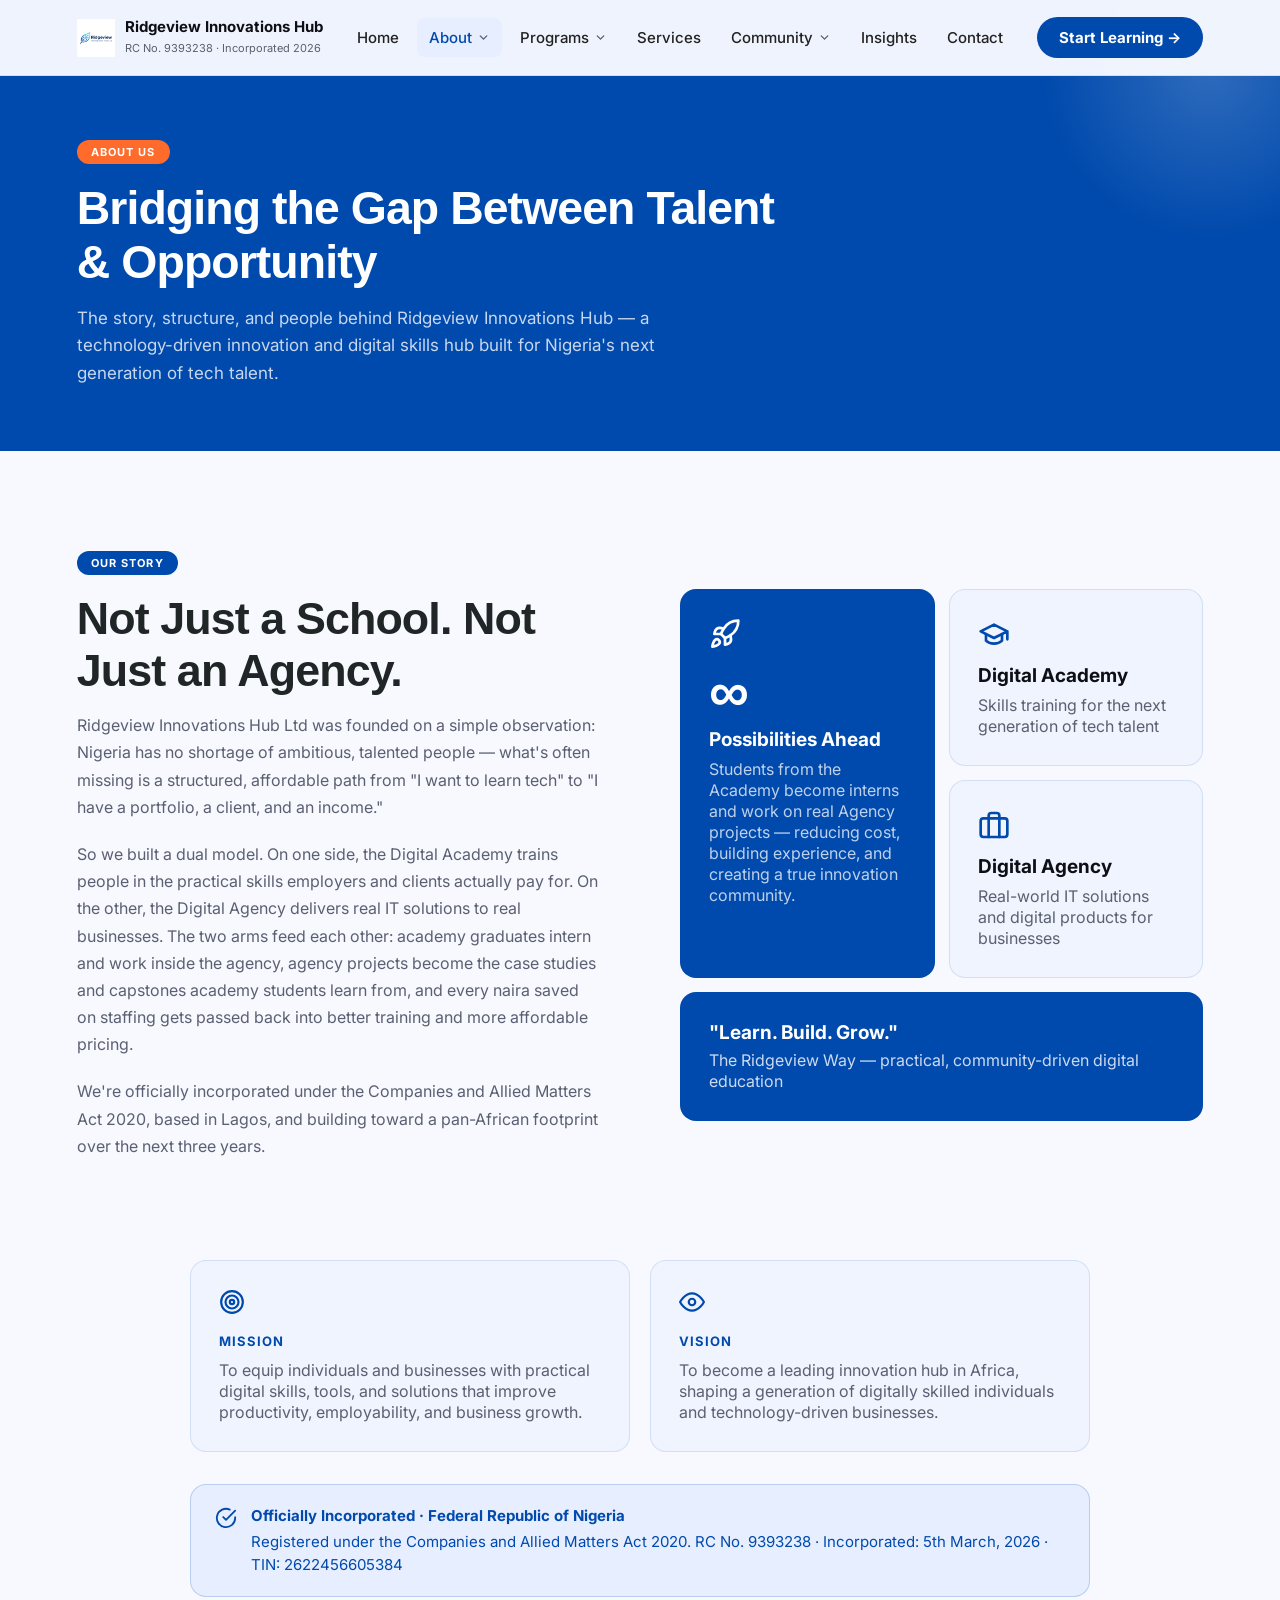
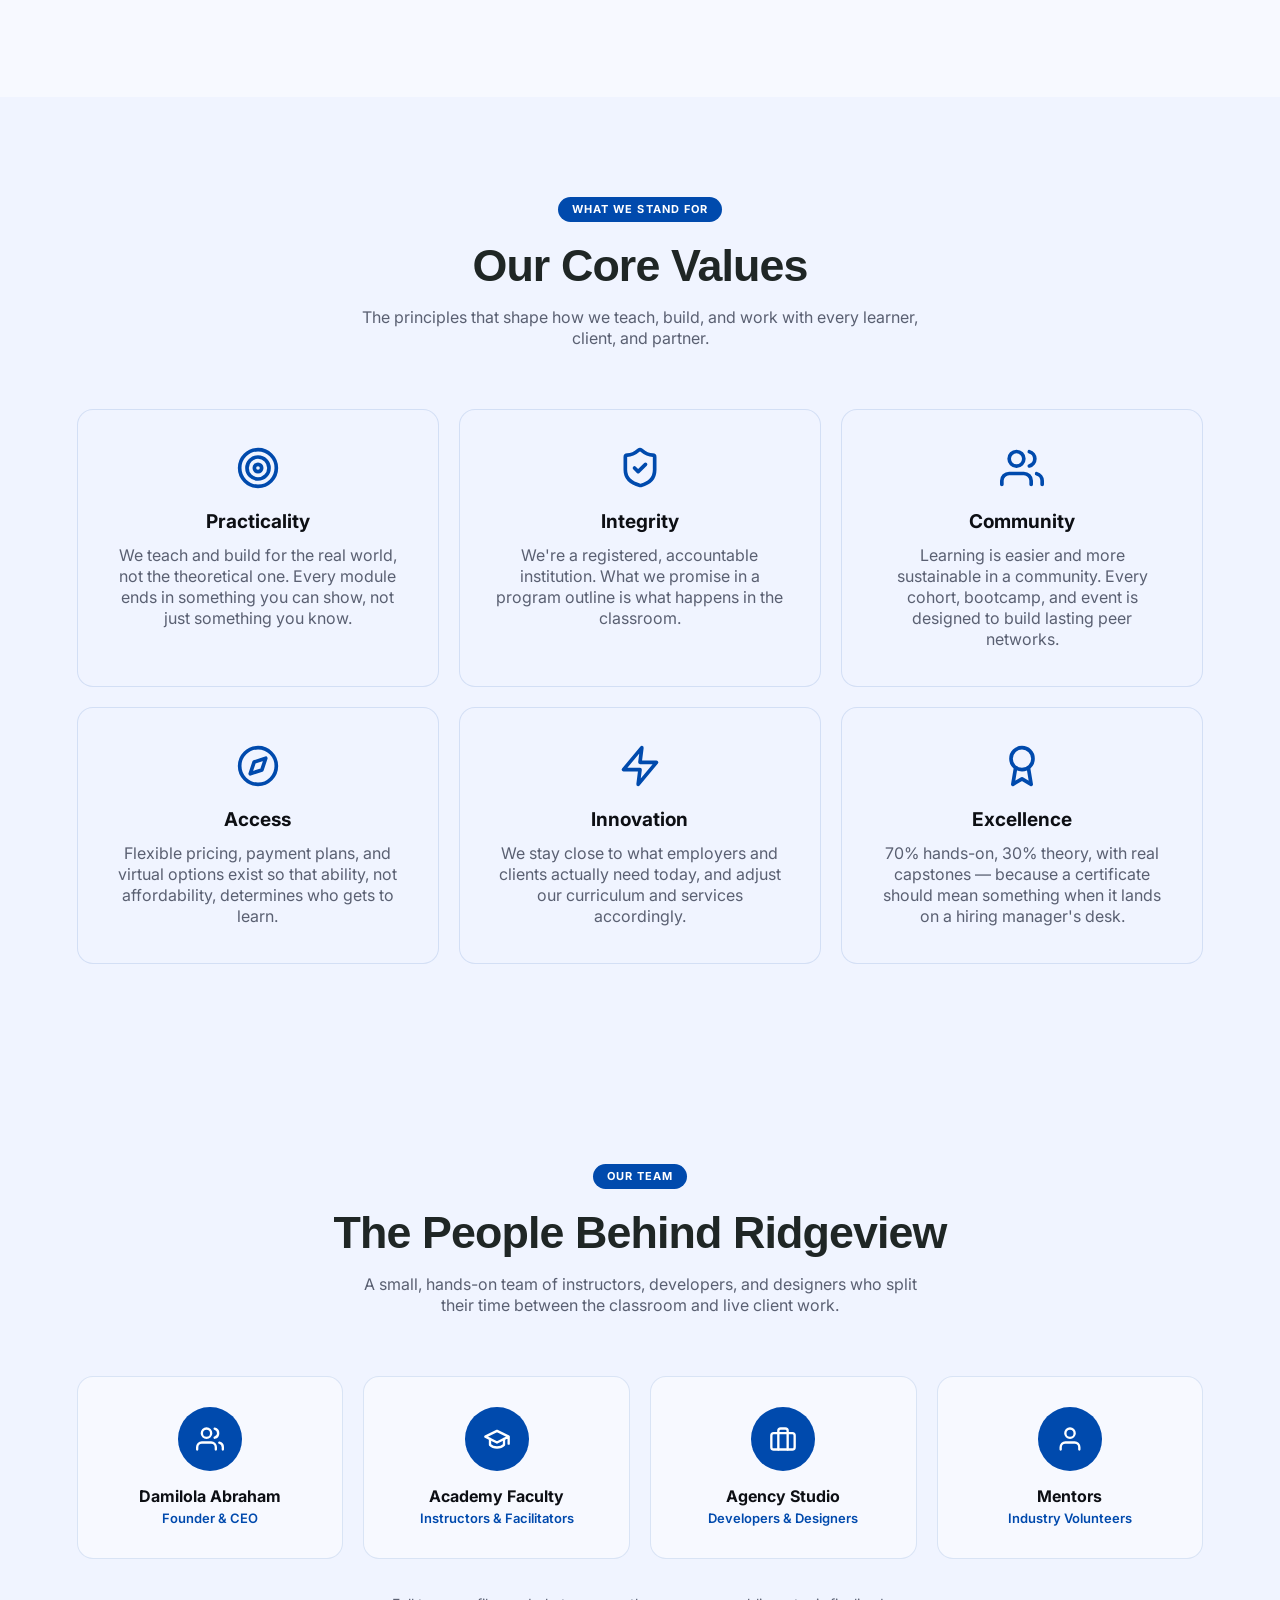
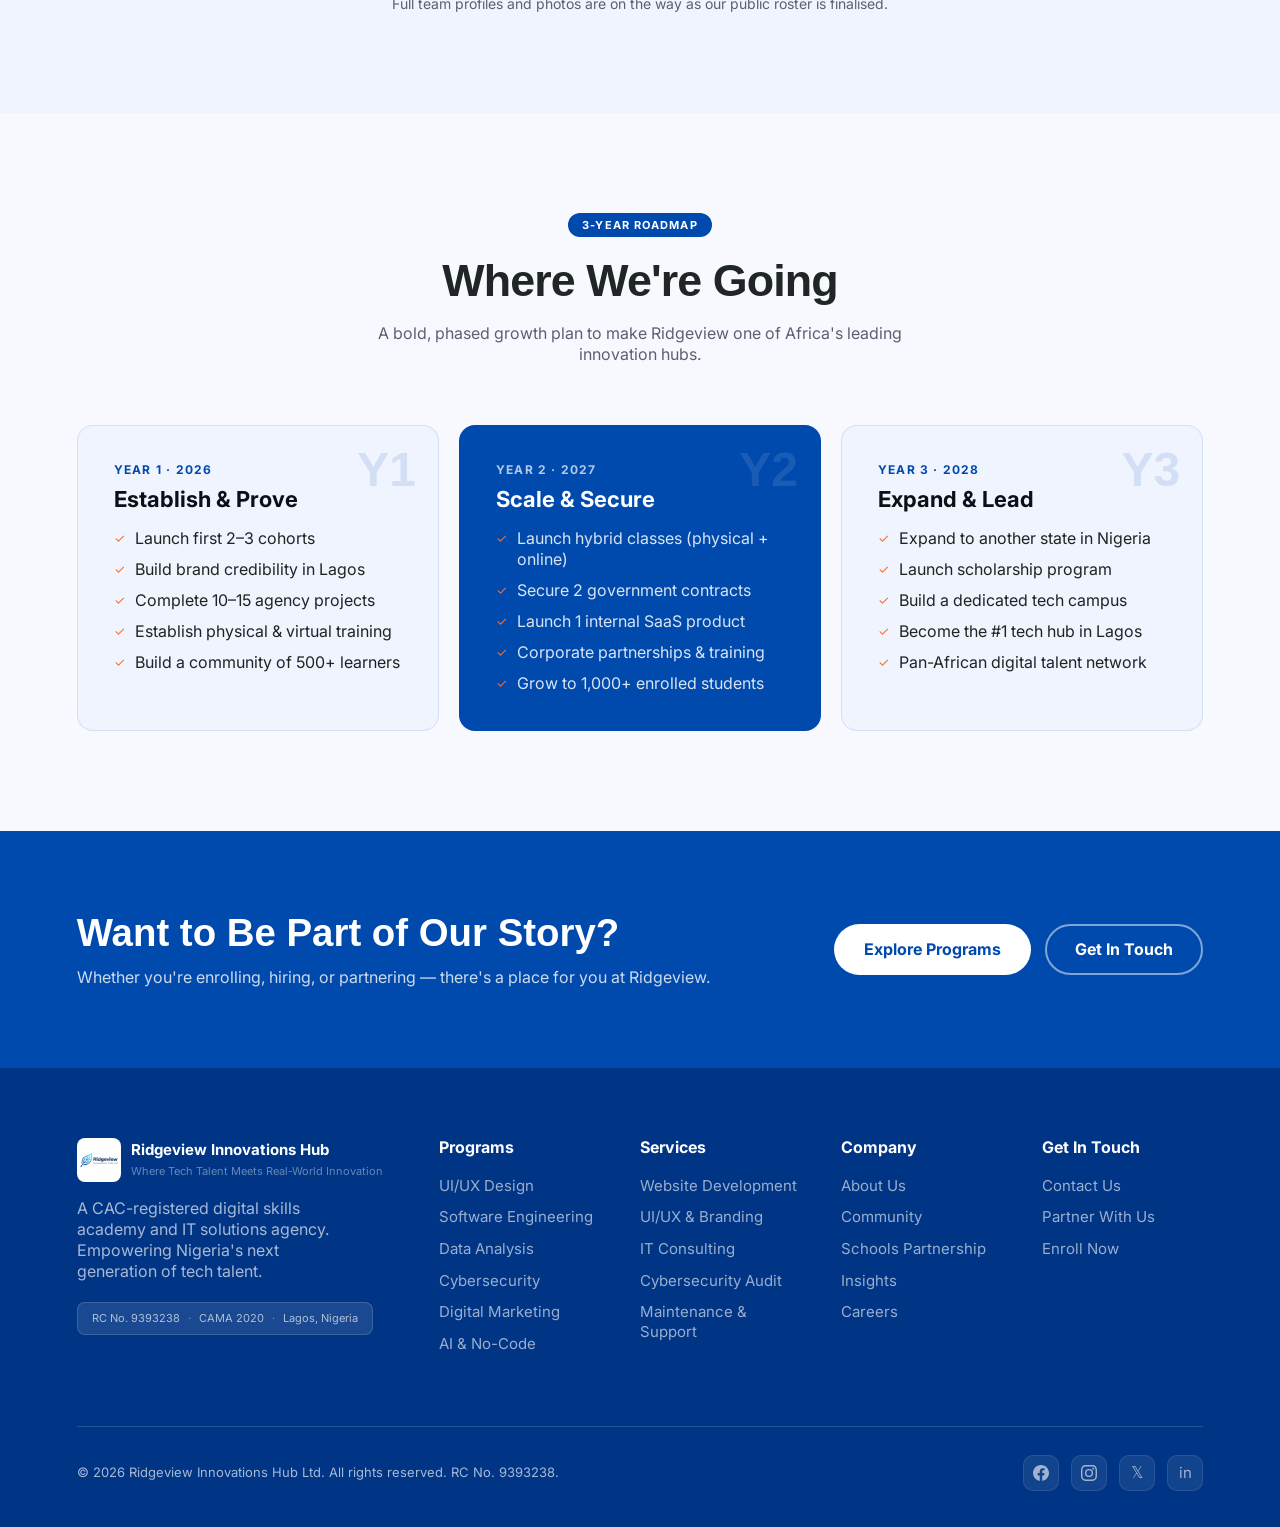
==== commit e9d1b2e2: "update" ====
--- a/about.html
+++ b/about.html
@@ -5,6 +5,55 @@
 <meta name="viewport" content="width=device-width, initial-scale=1.0"/>
 <title>About Us | Ridgeview Innovations Hub Ltd</title>
 <meta name="description" content="Learn about Ridgeview Innovations Hub Ltd, a CAC-registered digital skills academy and IT agency based in Lagos, Nigeria."/>
+<meta name="robots" content="index, follow"/>
+<link rel="canonical" href="https://ridgeviewinnovations.com/about"/>
+
+<!-- Open Graph -->
+<meta property="og:type" content="website"/>
+<meta property="og:site_name" content="Ridgeview Innovations Hub Ltd"/>
+<meta property="og:title" content="About Us | Ridgeview Innovations Hub Ltd"/>
+<meta property="og:description" content="Founded by Damilola Abraham, Ridgeview Innovations Hub Ltd is a CAC-registered digital skills academy and IT agency based in Lagos, Nigeria."/>
+<meta property="og:url" content="https://ridgeviewinnovations.com/about"/>
+<meta property="og:image" content="https://ridgeviewinnovations.com/assets/images/og-image.jpg"/>
+
+<!-- Twitter Card -->
+<meta name="twitter:card" content="summary_large_image"/>
+<meta name="twitter:title" content="About Us | Ridgeview Innovations Hub Ltd"/>
+<meta name="twitter:description" content="Founded by Damilola Abraham, Ridgeview Innovations Hub Ltd is a CAC-registered digital skills academy and IT agency based in Lagos, Nigeria."/>
+<meta name="twitter:image" content="https://ridgeviewinnovations.com/assets/images/og-image.jpg"/>
+
+<!-- Structured Data: Organization + Founder -->
+<script type="application/ld+json">
+{
+  "@context": "https://schema.org",
+  "@type": "EducationalOrganization",
+  "name": "Ridgeview Innovations Hub Ltd",
+  "url": "https://ridgeviewinnovations.com/",
+  "logo": "https://ridgeviewinnovations.com/assets/images/og-image.jpg",
+  "description": "A CAC-registered Digital Academy and Digital Agency in Lagos, Nigeria offering practical tech training and IT solutions for businesses.",
+  "foundingDate": "2026-03-05",
+  "address": {
+    "@type": "PostalAddress",
+    "addressLocality": "Lagos",
+    "addressCountry": "NG"
+  },
+  "founder": {
+    "@type": "Person",
+    "name": "Damilola Abraham",
+    "alternateName": ["Damilola Yusuf", "Ydams"],
+    "jobTitle": "Founder & CEO",
+    "url": "https://damilolayusuf.com/",
+    "sameAs": [
+      "https://linkedin.com/in/damilolayusuf1",
+      "https://github.com/Ydams",
+      "https://behance.net/damilolayusuf1",
+      "https://www.instagram.com/damilola_abrahamm",
+      "https://x.com/Iam_tomix"
+    ]
+  }
+}
+</script>
+
 <link rel="preconnect" href="https://fonts.googleapis.com"/>
 <link href="https://fonts.googleapis.com/css2?family=Inter:wght@400;500;600;700;800&family=Syne:wght@700;800&display=swap" rel="stylesheet"/>
 <link href="https://api.fontshare.com/v2/css?f[]=satoshi@800,700&display=swap" rel="stylesheet"/>
@@ -96,7 +145,7 @@
     <p class="ssub">A small, hands-on team of instructors, developers, and designers who split their time between the classroom and live client work.</p>
   </div>
   <div class="team-grid">
-    <div class="tmc fade-up"><div class="tmc-avatar"><svg xmlns="http://www.w3.org/2000/svg" width="28" height="28" viewBox="0 0 24 24" fill="none" stroke="currentColor" stroke-width="2" stroke-linecap="round" stroke-linejoin="round"><path d="M17 21v-2a4 4 0 0 0-4-4H5a4 4 0 0 0-4 4v2"/><circle cx="9" cy="7" r="4"/><path d="M23 21v-2a4 4 0 0 0-3-3.87"/><path d="M16 3.13a4 4 0 0 1 0 7.75"/></svg></div><h4>Leadership</h4><div class="role">Founder &amp; Management Team</div></div>
+    <div class="tmc fade-up"><div class="tmc-avatar"><svg xmlns="http://www.w3.org/2000/svg" width="28" height="28" viewBox="0 0 24 24" fill="none" stroke="currentColor" stroke-width="2" stroke-linecap="round" stroke-linejoin="round"><path d="M17 21v-2a4 4 0 0 0-4-4H5a4 4 0 0 0-4 4v2"/><circle cx="9" cy="7" r="4"/><path d="M23 21v-2a4 4 0 0 0-3-3.87"/><path d="M16 3.13a4 4 0 0 1 0 7.75"/></svg></div><h4>Damilola Abraham</h4><div class="role">Founder &amp; CEO</div></div>
     <div class="tmc fade-up"><div class="tmc-avatar"><svg xmlns="http://www.w3.org/2000/svg" width="28" height="28" viewBox="0 0 24 24" fill="none" stroke="currentColor" stroke-width="2" stroke-linecap="round" stroke-linejoin="round"><path d="M22 10v6M2 10l10-5 10 5-10 5z"/><path d="M6 12v5c3 3 9 3 12 0v-5"/></svg></div><h4>Academy Faculty</h4><div class="role">Instructors &amp; Facilitators</div></div>
     <div class="tmc fade-up"><div class="tmc-avatar"><svg xmlns="http://www.w3.org/2000/svg" width="28" height="28" viewBox="0 0 24 24" fill="none" stroke="currentColor" stroke-width="2" stroke-linecap="round" stroke-linejoin="round"><rect x="2" y="7" width="20" height="14" rx="2" ry="2"/><path d="M16 21V5a2 2 0 0 0-2-2h-4a2 2 0 0 0-2 2v16"/></svg></div><h4>Agency Studio</h4><div class="role">Developers &amp; Designers</div></div>
     <div class="tmc fade-up"><div class="tmc-avatar"><svg xmlns="http://www.w3.org/2000/svg" width="28" height="28" viewBox="0 0 24 24" fill="none" stroke="currentColor" stroke-width="2" stroke-linecap="round" stroke-linejoin="round"><path d="M20 21v-2a4 4 0 0 0-4-4H8a4 4 0 0 0-4 4v2"/><circle cx="12" cy="7" r="4"/></svg></div><h4>Mentors</h4><div class="role">Industry Volunteers</div></div>
@@ -190,4 +239,4 @@
   </div>
 </footer><script src="assets/shared.js"></script>
 </body>
-</html>+</html>
--- a/assets/shared.css
+++ b/assets/shared.css
@@ -279,7 +279,7 @@
 .cta-acts{display:flex;gap:14px;flex-wrap:wrap}
 
 /* ============ CONTACT ============ */
-.contact-g{display:grid;grid-template-columns:1fr 1fr;gap:60px}
+.contact-g{display:grid;grid-template-columns:0.95fr 0.85fr 1.1fr;gap:40px;align-items:stretch}
 .ci-info h3{font-family:var(--font-body);font-size:22px;font-weight:700;margin-bottom:16px;color:var(--ink-dark)}
 .ci-info>p{font-family:var(--font-body);font-size:16px;color:var(--muted);line-height:1.313;margin-bottom:36px}
 .citems{display:flex;flex-direction:column;gap:18px}
@@ -287,6 +287,14 @@
 .ciico{width:44px;height:44px;background:var(--paper);border:1px solid var(--bd);border-radius:12px;display:flex;align-items:center;justify-content:center;flex-shrink:0}
 .citem .ct strong{font-family:var(--font-body);font-size:13px;font-weight:700;display:block;margin-bottom:2px;color:var(--ink-dark)}
 .citem .ct span{font-family:var(--font-body);font-size:16px;color:var(--muted)}
+.contact-img{position:relative;border-radius:var(--rl);overflow:hidden;min-height:460px}
+.contact-img img{width:100%;height:100%;object-fit:cover;display:block}
+.contact-img::after{content:'';position:absolute;inset:0;background:linear-gradient(180deg,rgba(0,53,133,0) 45%,rgba(0,53,133,.65) 100%)}
+.cimg-badge{position:absolute;left:16px;right:16px;bottom:16px;z-index:2;background:#fff;border-radius:14px;padding:14px 16px;display:flex;align-items:center;gap:12px;box-shadow:0 12px 30px rgba(0,20,60,.2)}
+.cimg-badge .cib-ico{width:38px;height:38px;border-radius:10px;background:var(--brand);display:flex;align-items:center;justify-content:center;flex-shrink:0}
+.cimg-badge .cib-ico svg{width:18px;height:18px;color:#fff}
+.cimg-badge strong{display:block;font-family:var(--font-body);font-size:14px;font-weight:700;color:var(--ink-dark)}
+.cimg-badge span{font-family:var(--font-body);font-size:12px;color:var(--muted)}
 .cform{background:var(--paper);border-radius:var(--rl);padding:44px;border:1px solid var(--bd)}
 .cform h3{font-family:var(--font-body);font-size:22px;font-weight:700;margin-bottom:24px;color:var(--ink-dark)}
 .frow{display:grid;grid-template-columns:1fr 1fr;gap:16px}
@@ -378,7 +386,11 @@
 @media(max-width:1024px){
   .hero{grid-template-columns:1fr;padding:calc(var(--nav-h) + 40px) 6% 60px;min-height:auto}
   .hero-right{display:none}
-  .about-g,.why-g,.contact-g{grid-template-columns:1fr}
+  .about-g,.why-g{grid-template-columns:1fr}
+  .contact-g{grid-template-columns:1fr}
+  .contact-img{min-height:280px;order:2}
+  .cform{order:3}
+  .ci-info{order:1}
   .why-vis{display:none}
   .prog-grid,.team-grid,.tier-grid,.partner-benefits,.careers-values{grid-template-columns:1fr 1fr}
   .fg-grid{grid-template-columns:1fr 1fr}
@@ -402,6 +414,7 @@
   .avb.dark{grid-row:auto}
   .job-card{flex-direction:column;align-items:flex-start}
   .newsletter-box{flex-direction:column;text-align:center;justify-content:center}
+  .contact-img{min-height:220px}
 }
 @media(max-width:480px){
   .steps,.avblocks,.fg-grid{grid-template-columns:1fr}
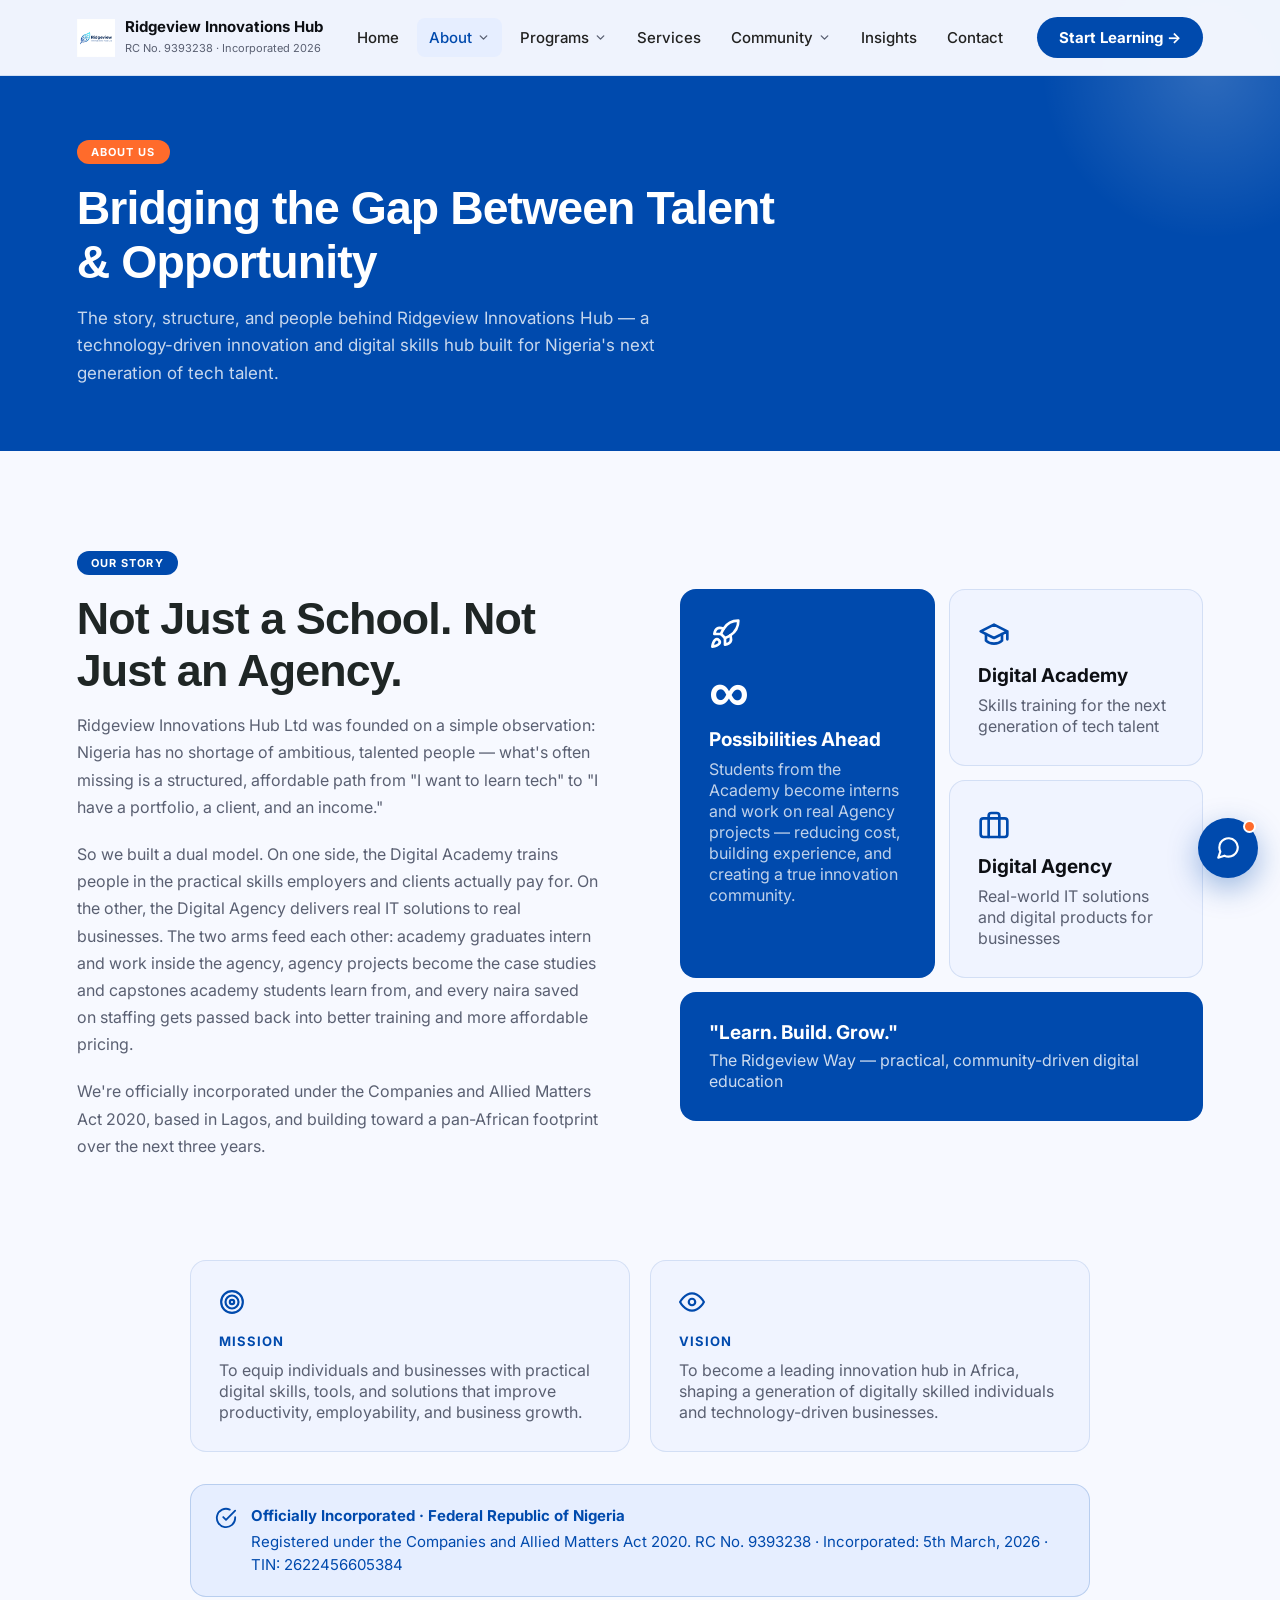
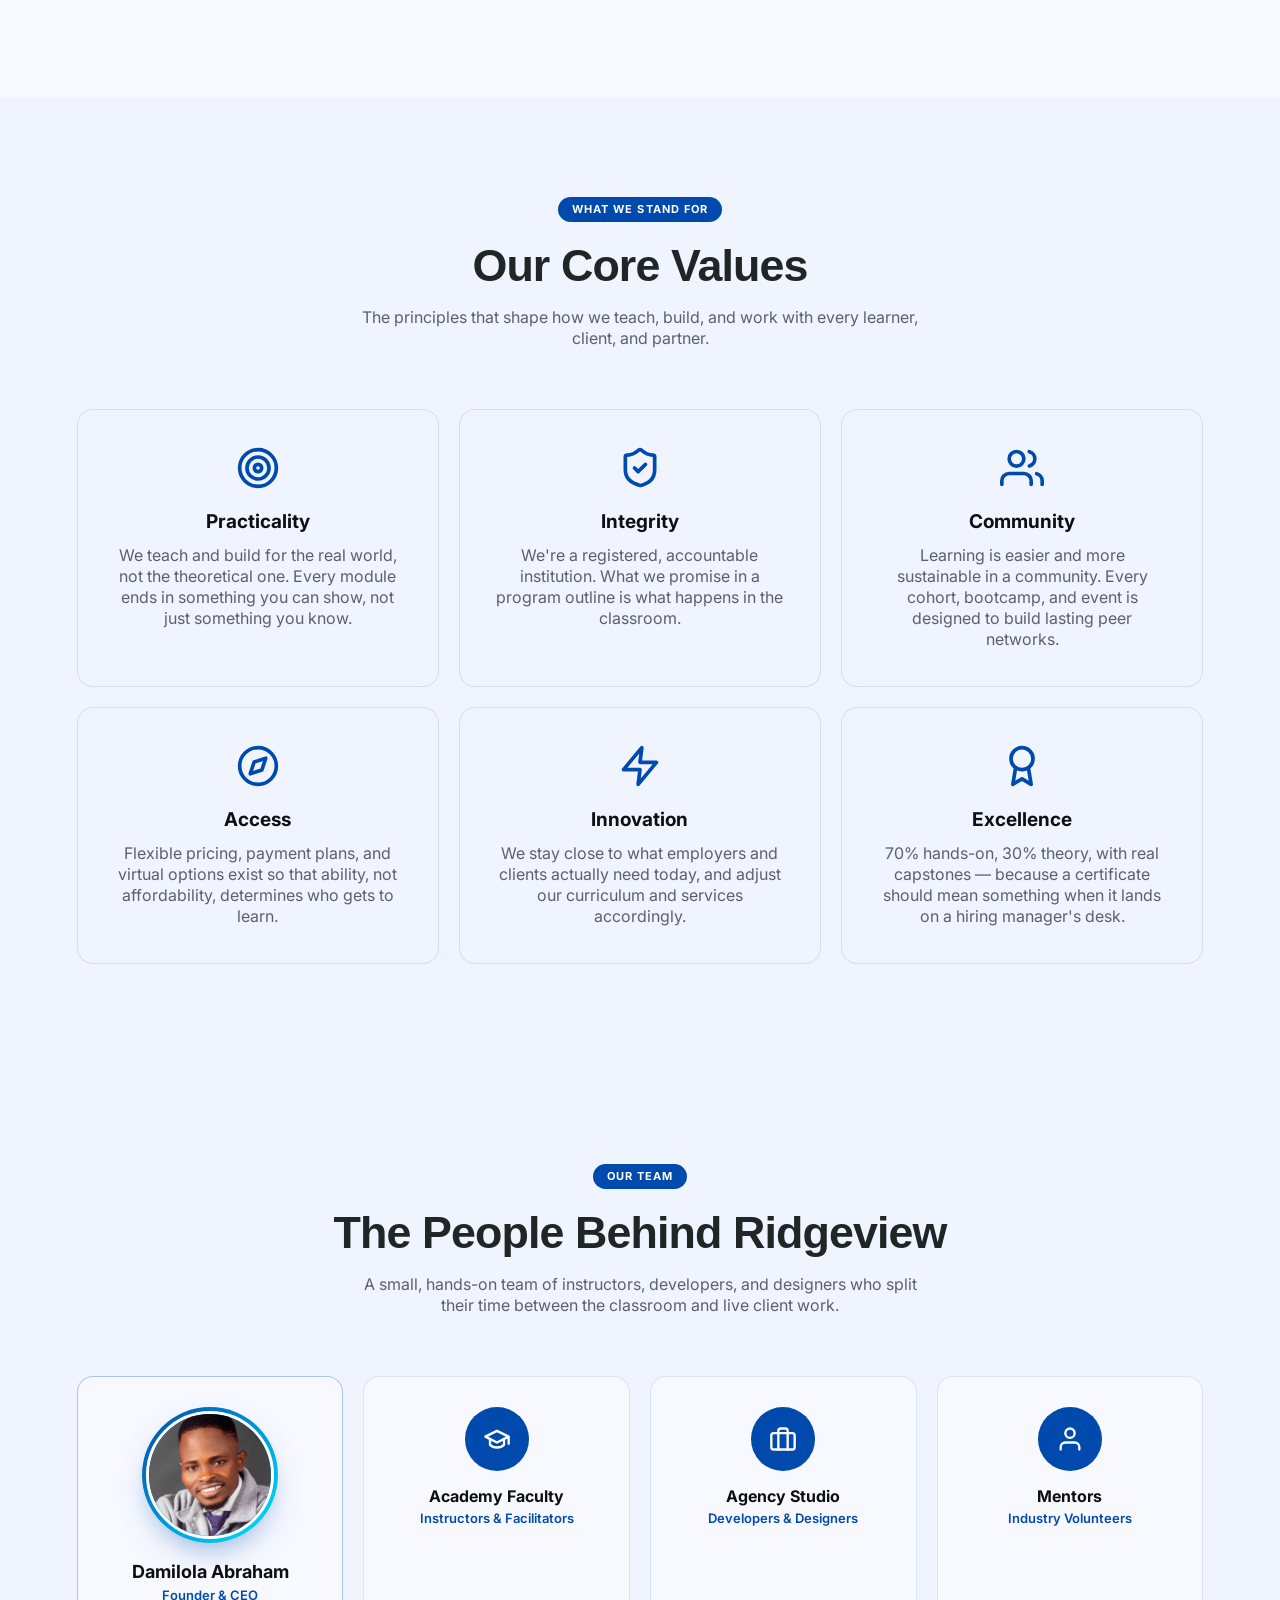
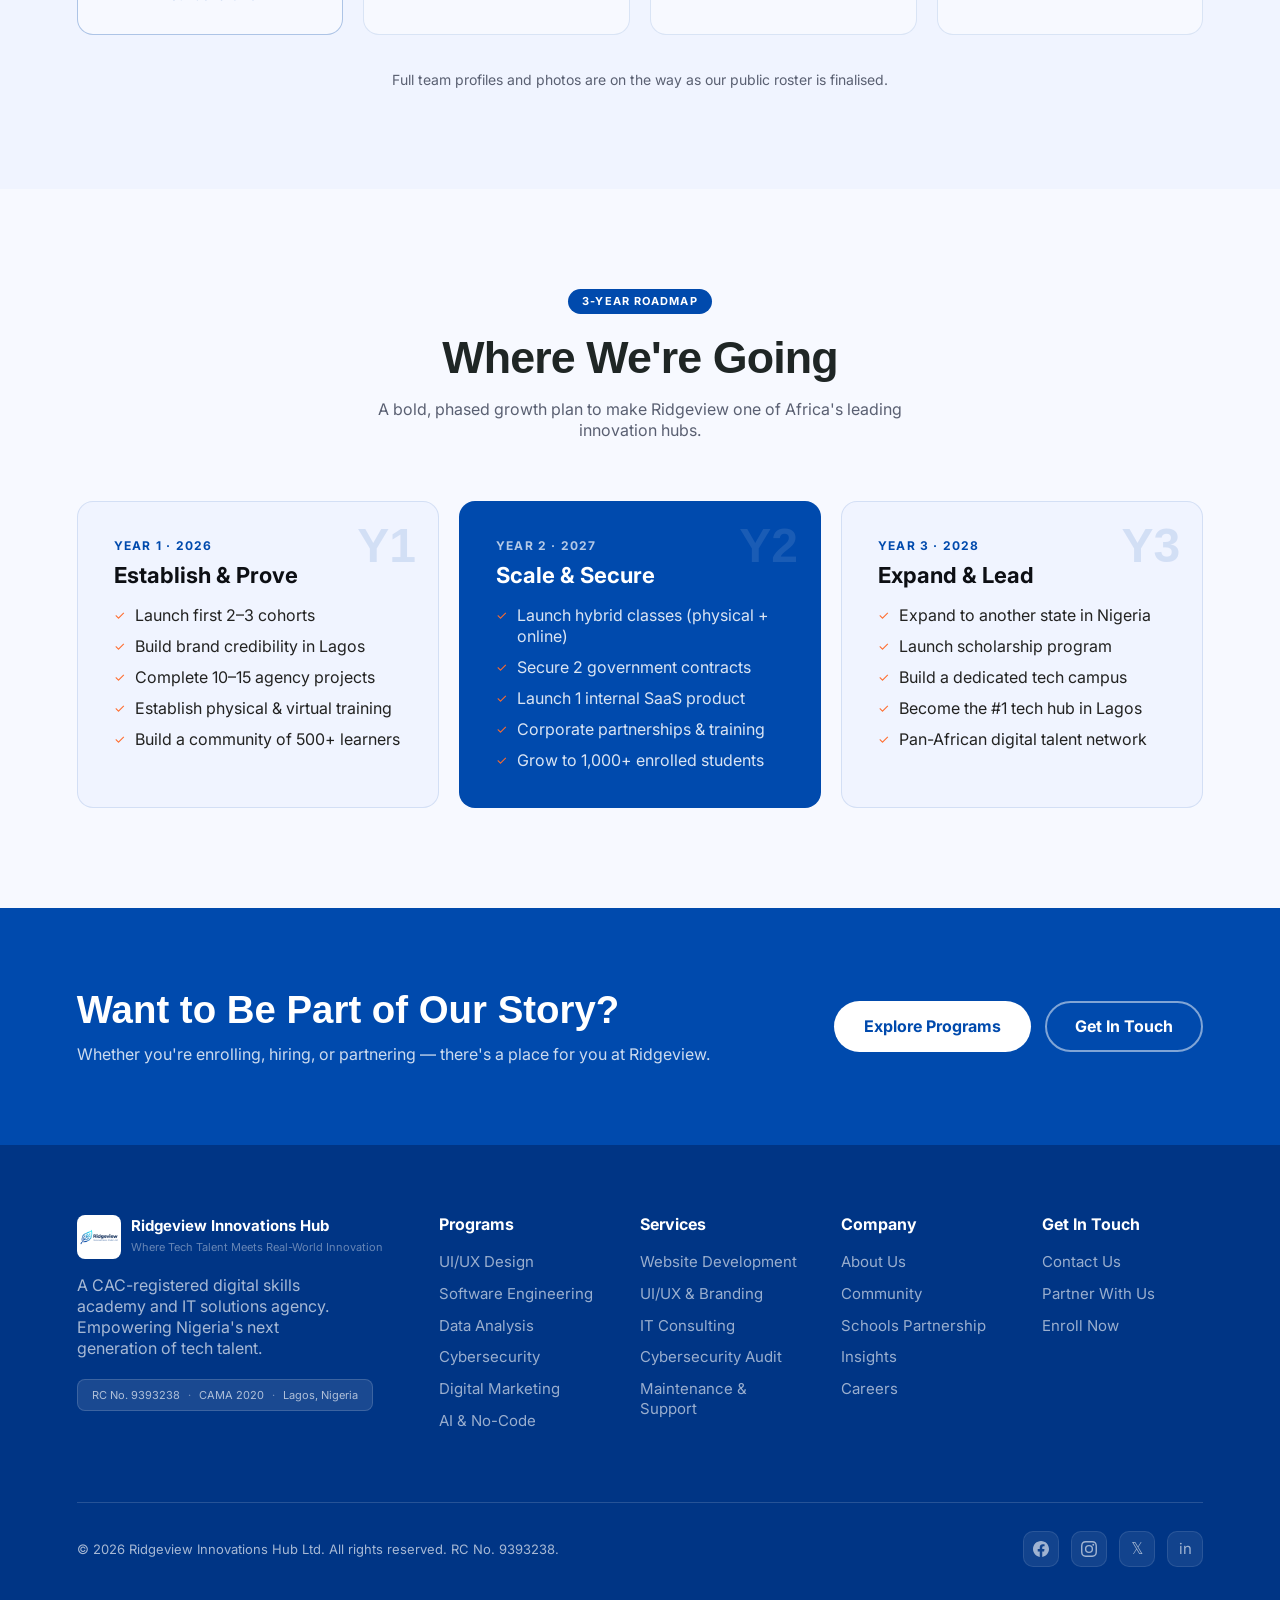
==== commit 6da75e5f: "Fix double modal on careers page, clean share links, correct image paths" ====
--- a/about.html
+++ b/about.html
@@ -61,26 +61,26 @@
 </head>
 <body>
 <nav id="navbar">
-  <a href="index.html" class="logo">
+  <a href="./" class="logo">
     <img src="Neural Leaf.png" alt="Ridgeview Innovations Hub" class="logo-img"/>
     <div class="ltext">
       <strong>Ridgeview Innovations Hub</strong>
       <small>RC No. 9393238 · Incorporated 2026</small>
     </div>
   </a>
-  <ul class="nav-links"><li><a href="index.html" data-nav="index.html" class="">Home</a></li><li><a href="about.html" data-nav="about.html" class="active">About <svg class="chev" xmlns="http://www.w3.org/2000/svg" width="13" height="13" viewBox="0 0 24 24" fill="none" stroke="currentColor" stroke-width="2.5" stroke-linecap="round" stroke-linejoin="round"><polyline points="6 9 12 15 18 9"/></svg></a><div class="dropdown"><a href="about.html">About Us</a><a href="careers.html">Careers</a></div></li><li><a href="programs.html" data-nav="programs.html" class="">Programs <svg class="chev" xmlns="http://www.w3.org/2000/svg" width="13" height="13" viewBox="0 0 24 24" fill="none" stroke="currentColor" stroke-width="2.5" stroke-linecap="round" stroke-linejoin="round"><polyline points="6 9 12 15 18 9"/></svg></a><div class="dropdown"><a href="programs.html#uiux">UI/UX Design</a><a href="programs.html#swe">Software Engineering</a><a href="programs.html#data">Data Analysis</a><a href="programs.html#cyber">Cybersecurity</a><a href="programs.html#marketing">Digital Marketing</a><a href="programs.html#ai">AI Tools & No-Code</a><a href="programs.html" class="dd-view-all">View All Programs</a></div></li><li><a href="services.html" data-nav="services.html" class="">Services</a></li><li><a href="community.html" data-nav="community.html" class="">Community <svg class="chev" xmlns="http://www.w3.org/2000/svg" width="13" height="13" viewBox="0 0 24 24" fill="none" stroke="currentColor" stroke-width="2.5" stroke-linecap="round" stroke-linejoin="round"><polyline points="6 9 12 15 18 9"/></svg></a><div class="dropdown"><a href="community.html">Community</a><a href="schools-partnership.html">Schools Partnership</a></div></li><li><a href="blog.html" data-nav="blog.html" class="">Insights</a></li><li><a href="contact.html" data-nav="contact.html" class="">Contact</a></li></ul>
-  <a href="programs.html" class="nav-cta">Start Learning →</a>
+  <ul class="nav-links"><li><a href="./" data-nav="index.html" class="">Home</a></li><li><a href="about" data-nav="about.html" class="active">About <svg class="chev" xmlns="http://www.w3.org/2000/svg" width="13" height="13" viewBox="0 0 24 24" fill="none" stroke="currentColor" stroke-width="2.5" stroke-linecap="round" stroke-linejoin="round"><polyline points="6 9 12 15 18 9"/></svg></a><div class="dropdown"><a href="about">About Us</a><a href="careers">Careers</a></div></li><li><a href="programs" data-nav="programs.html" class="">Programs <svg class="chev" xmlns="http://www.w3.org/2000/svg" width="13" height="13" viewBox="0 0 24 24" fill="none" stroke="currentColor" stroke-width="2.5" stroke-linecap="round" stroke-linejoin="round"><polyline points="6 9 12 15 18 9"/></svg></a><div class="dropdown"><a href="programs#uiux">UI/UX Design</a><a href="programs#swe">Software Engineering</a><a href="programs#data">Data Analysis</a><a href="programs#cyber">Cybersecurity</a><a href="programs#marketing">Digital Marketing</a><a href="programs#ai">AI Tools & No-Code</a><a href="programs" class="dd-view-all">View All Programs</a></div></li><li><a href="services" data-nav="services.html" class="">Services</a></li><li><a href="community" data-nav="community.html" class="">Community <svg class="chev" xmlns="http://www.w3.org/2000/svg" width="13" height="13" viewBox="0 0 24 24" fill="none" stroke="currentColor" stroke-width="2.5" stroke-linecap="round" stroke-linejoin="round"><polyline points="6 9 12 15 18 9"/></svg></a><div class="dropdown"><a href="community">Community</a><a href="schools-partnership">Schools Partnership</a></div></li><li><a href="blog" data-nav="blog.html" class="">Insights</a></li><li><a href="contact" data-nav="contact.html" class="">Contact</a></li></ul>
+  <a href="programs" class="nav-cta">Start Learning →</a>
   <button class="hamburger" onclick="toggleMenu()" aria-label="Menu">
     <span></span><span></span><span></span>
   </button>
 </nav>
 <div class="mobile-menu" id="mobileMenu">
-  <a href="index.html" onclick="toggleMenu()">Home</a><a href="about.html" onclick="toggleMenu()">About</a><a class="mm-sub" href="about.html" onclick="toggleMenu()">About Us</a><a class="mm-sub" href="careers.html" onclick="toggleMenu()">Careers</a><a href="programs.html" onclick="toggleMenu()">Programs</a><a class="mm-sub" href="programs.html#uiux" onclick="toggleMenu()">UI/UX Design</a><a class="mm-sub" href="programs.html#swe" onclick="toggleMenu()">Software Engineering</a><a class="mm-sub" href="programs.html#data" onclick="toggleMenu()">Data Analysis</a><a class="mm-sub" href="programs.html#cyber" onclick="toggleMenu()">Cybersecurity</a><a class="mm-sub" href="programs.html#marketing" onclick="toggleMenu()">Digital Marketing</a><a class="mm-sub" href="programs.html#ai" onclick="toggleMenu()">AI Tools & No-Code</a><a href="services.html" onclick="toggleMenu()">Services</a><a href="community.html" onclick="toggleMenu()">Community</a><a class="mm-sub" href="community.html" onclick="toggleMenu()">Community</a><a class="mm-sub" href="schools-partnership.html" onclick="toggleMenu()">Schools Partnership</a><a href="blog.html" onclick="toggleMenu()">Insights</a><a href="contact.html" onclick="toggleMenu()">Contact</a>
-  <a href="programs.html" class="nav-cta" onclick="toggleMenu()">Start Learning →</a>
+  <a href="./" onclick="toggleMenu()">Home</a><a href="about" onclick="toggleMenu()">About</a><a class="mm-sub" href="about" onclick="toggleMenu()">About Us</a><a class="mm-sub" href="careers" onclick="toggleMenu()">Careers</a><a href="programs" onclick="toggleMenu()">Programs</a><a class="mm-sub" href="programs#uiux" onclick="toggleMenu()">UI/UX Design</a><a class="mm-sub" href="programs#swe" onclick="toggleMenu()">Software Engineering</a><a class="mm-sub" href="programs#data" onclick="toggleMenu()">Data Analysis</a><a class="mm-sub" href="programs#cyber" onclick="toggleMenu()">Cybersecurity</a><a class="mm-sub" href="programs#marketing" onclick="toggleMenu()">Digital Marketing</a><a class="mm-sub" href="programs#ai" onclick="toggleMenu()">AI Tools & No-Code</a><a href="services" onclick="toggleMenu()">Services</a><a href="community" onclick="toggleMenu()">Community</a><a class="mm-sub" href="community" onclick="toggleMenu()">Community</a><a class="mm-sub" href="schools-partnership" onclick="toggleMenu()">Schools Partnership</a><a href="blog" onclick="toggleMenu()">Insights</a><a href="contact" onclick="toggleMenu()">Contact</a>
+  <a href="programs" class="nav-cta" onclick="toggleMenu()">Start Learning →</a>
 </div>
 
 <div class="page-header">
-  <!--<div class="breadcrumb"><a href="index.html">Home</a> <span>/</span> <span>About</span></div>-->
+  <!--<div class="breadcrumb"><a href="./">Home</a> <span>/</span> <span>About</span></div>-->
   <div class="stag">About Us</div>
   <h1>Bridging the Gap Between Talent &amp; Opportunity</h1>
   <p>The story, structure, and people behind Ridgeview Innovations Hub — a technology-driven innovation and digital skills hub built for Nigeria's next generation of tech talent.</p>
@@ -145,7 +145,13 @@
     <p class="ssub">A small, hands-on team of instructors, developers, and designers who split their time between the classroom and live client work.</p>
   </div>
   <div class="team-grid">
-    <div class="tmc fade-up"><div class="tmc-avatar"><svg xmlns="http://www.w3.org/2000/svg" width="28" height="28" viewBox="0 0 24 24" fill="none" stroke="currentColor" stroke-width="2" stroke-linecap="round" stroke-linejoin="round"><path d="M17 21v-2a4 4 0 0 0-4-4H5a4 4 0 0 0-4 4v2"/><circle cx="9" cy="7" r="4"/><path d="M23 21v-2a4 4 0 0 0-3-3.87"/><path d="M16 3.13a4 4 0 0 1 0 7.75"/></svg></div><h4>Damilola Abraham</h4><div class="role">Founder &amp; CEO</div></div>
+    <div class="tmc tmc-founder fade-up">
+      <picture class="tmc-photo">
+        <img src="assets/damilola-abraham.jpg" alt="Damilola Abraham, Founder and CEO of Ridgeview Innovations Hub" width="600" height="600" loading="lazy" decoding="async">
+      </picture>
+      <h4>Damilola Abraham</h4>
+      <div class="role">Founder &amp; CEO</div>
+    </div>
     <div class="tmc fade-up"><div class="tmc-avatar"><svg xmlns="http://www.w3.org/2000/svg" width="28" height="28" viewBox="0 0 24 24" fill="none" stroke="currentColor" stroke-width="2" stroke-linecap="round" stroke-linejoin="round"><path d="M22 10v6M2 10l10-5 10 5-10 5z"/><path d="M6 12v5c3 3 9 3 12 0v-5"/></svg></div><h4>Academy Faculty</h4><div class="role">Instructors &amp; Facilitators</div></div>
     <div class="tmc fade-up"><div class="tmc-avatar"><svg xmlns="http://www.w3.org/2000/svg" width="28" height="28" viewBox="0 0 24 24" fill="none" stroke="currentColor" stroke-width="2" stroke-linecap="round" stroke-linejoin="round"><rect x="2" y="7" width="20" height="14" rx="2" ry="2"/><path d="M16 21V5a2 2 0 0 0-2-2h-4a2 2 0 0 0-2 2v16"/></svg></div><h4>Agency Studio</h4><div class="role">Developers &amp; Designers</div></div>
     <div class="tmc fade-up"><div class="tmc-avatar"><svg xmlns="http://www.w3.org/2000/svg" width="28" height="28" viewBox="0 0 24 24" fill="none" stroke="currentColor" stroke-width="2" stroke-linecap="round" stroke-linejoin="round"><path d="M20 21v-2a4 4 0 0 0-4-4H8a4 4 0 0 0-4 4v2"/><circle cx="12" cy="7" r="4"/></svg></div><h4>Mentors</h4><div class="role">Industry Volunteers</div></div>
@@ -174,15 +180,15 @@
     <p>Whether you're enrolling, hiring, or partnering — there's a place for you at Ridgeview.</p>
   </div>
   <div class="cta-acts">
-    <a href="programs.html" class="btn-white">Explore Programs</a>
-    <a href="contact.html" class="btn-outline-white">Get In Touch</a>
+    <a href="programs" class="btn-white">Explore Programs</a>
+    <a href="contact" class="btn-outline-white">Get In Touch</a>
   </div>
 </div>
 
 <footer>
   <div class="fg-grid">
     <div class="fbrand">
-      <a href="index.html" class="logo" style="margin-bottom:16px;display:flex;align-items:center;gap:10px">
+      <a href="./" class="logo" style="margin-bottom:16px;display:flex;align-items:center;gap:10px">
         <img src="Neural Leaf.png" alt="Ridgeview Innovations Hub" class="logo-img-footer"/>
         <div class="ltext">
           <strong style="color:#fff;font-family:var(--font-body);font-size:15px;font-weight:700;display:block">Ridgeview Innovations Hub</strong>
@@ -194,34 +200,34 @@
     </div>
     <div class="fcol">
       <h5>Programs</h5>
-      <a href="programs.html#uiux">UI/UX Design</a>
-      <a href="programs.html#swe">Software Engineering</a>
-      <a href="programs.html#data">Data Analysis</a>
-      <a href="programs.html#cyber">Cybersecurity</a>
-      <a href="programs.html#marketing">Digital Marketing</a>
-      <a href="programs.html#ai">AI &amp; No-Code</a>
+      <a href="programs#uiux">UI/UX Design</a>
+      <a href="programs#swe">Software Engineering</a>
+      <a href="programs#data">Data Analysis</a>
+      <a href="programs#cyber">Cybersecurity</a>
+      <a href="programs#marketing">Digital Marketing</a>
+      <a href="programs#ai">AI &amp; No-Code</a>
     </div>
     <div class="fcol">
       <h5>Services</h5>
-      <a href="services.html#web">Website Development</a>
-      <a href="services.html#design">UI/UX &amp; Branding</a>
-      <a href="services.html#security">IT Consulting</a>
-      <a href="services.html#security">Cybersecurity Audit</a>
-      <a href="services.html#support">Maintenance &amp; Support</a>
+      <a href="services#web">Website Development</a>
+      <a href="services#design">UI/UX &amp; Branding</a>
+      <a href="services#security">IT Consulting</a>
+      <a href="services#security">Cybersecurity Audit</a>
+      <a href="services#support">Maintenance &amp; Support</a>
     </div>
     <div class="fcol">
       <h5>Company</h5>
-      <a href="about.html">About Us</a>
-      <a href="community.html">Community</a>
-      <a href="schools-partnership.html">Schools Partnership</a>
-      <a href="blog.html">Insights</a>
-      <a href="careers.html">Careers</a>
+      <a href="about">About Us</a>
+      <a href="community">Community</a>
+      <a href="schools-partnership">Schools Partnership</a>
+      <a href="blog">Insights</a>
+      <a href="careers">Careers</a>
     </div>
     <div class="fcol">
       <h5>Get In Touch</h5>
-      <a href="contact.html">Contact Us</a>
-      <a href="contact.html">Partner With Us</a>
-      <a href="programs.html">Enroll Now</a>
+      <a href="contact">Contact Us</a>
+      <a href="contact">Partner With Us</a>
+      <a href="programs">Enroll Now</a>
     </div>
   </div>
   <div class="fbot">
--- a/assets/shared.css
+++ b/assets/shared.css
@@ -421,3 +421,112 @@
   section{padding:70px 5%}
   .page-header{padding:calc(var(--nav-h) + 40px) 5% 44px}
 }
+
+/* ============================================================
+   JOB APPLICATION MODAL + STANDALONE APPLY PAGE
+   Prefix .rva- keeps these separate from the .rv- chatbot classes
+   ============================================================ */
+.rva-ov{position:fixed;inset:0;z-index:10000;background:rgba(13,15,20,.55);backdrop-filter:blur(4px);display:flex;align-items:center;justify-content:center;padding:20px;opacity:0;visibility:hidden;transition:opacity .22s ease,visibility .22s}
+.rva-ov.open{opacity:1;visibility:visible}
+body.rva-locked{overflow:hidden}
+.rva-panel{width:100%;max-width:580px;max-height:calc(100vh - 40px);background:var(--cream);border-radius:var(--rl);border:1px solid var(--bd);box-shadow:0 30px 80px rgba(0,20,60,.32);overflow-y:auto;transform:translateY(16px) scale(.98);transition:transform .22s ease}
+.rva-ov.open .rva-panel{transform:none}
+
+.rva-head{background:var(--brand);padding:26px 30px;position:relative}
+.rva-head .rva-tag{display:inline-block;background:var(--accent);color:#fff;padding:4px 12px;border-radius:50px;font-family:var(--font-body);font-size:11px;font-weight:700;letter-spacing:.1em;text-transform:uppercase;margin-bottom:10px}
+.rva-head h3{font-family:var(--font-hero);font-size:22px;font-weight:800;color:#fff;line-height:1.2;padding-right:40px}
+.rva-head p{font-family:var(--font-body);font-size:13px;color:rgba(255,255,255,.75);margin-top:7px;line-height:1.5}
+.rva-x{position:absolute;top:18px;right:18px;width:34px;height:34px;border:none;border-radius:10px;background:rgba(255,255,255,.16);color:#fff;cursor:pointer;display:flex;align-items:center;justify-content:center;line-height:0;transition:background .2s}
+.rva-x:hover{background:rgba(255,255,255,.3)}
+.rva-x svg{width:17px;height:17px}
+
+.rva-body{padding:28px 30px 32px}
+.rva-body .fg input[readonly]{background:var(--brand-light);border-color:rgba(0,74,173,.22);color:var(--brand);font-weight:700;cursor:default}
+.fstatus{display:none;margin-top:16px;font-family:var(--font-body);font-size:14px;line-height:1.55;text-align:center}
+.rva-note{margin-top:16px;font-family:var(--font-body);font-size:12px;color:var(--muted);text-align:center;line-height:1.5}
+.rva-note a{color:var(--brand);font-weight:700}
+
+.apply-wrap{max-width:640px;margin:0 auto}
+.apply-wrap .cform{padding:38px}
+.apply-copy{text-align:center;margin-bottom:34px}
+.apply-copy h2{font-family:var(--font-hero);font-size:clamp(1.6rem,3vw,2.2rem);font-weight:800;margin-bottom:12px;color:#1f2625}
+.apply-copy p{font-family:var(--font-body);font-size:16px;color:var(--muted);line-height:1.55}
+
+@media(max-width:560px){
+  .rva-panel{border-radius:20px}
+  .rva-head{padding:22px}
+  .rva-body{padding:22px}
+  .apply-wrap .cform{padding:26px}
+}
+
+/* ============================================================
+   CAREERS: INTERNSHIP ROLE CARDS + APPLICATION MODAL
+   Prefix .rvj- keeps these separate from .rv- (chatbot) and .rva-
+   ============================================================ */
+.rvj-perks{display:flex;flex-wrap:wrap;gap:10px;margin:-28px 0 32px}
+.rvj-perks li{display:inline-flex;align-items:center;gap:6px;padding:8px 14px;border-radius:50px;background:var(--brand-light);border:1px solid var(--bd);color:var(--brand);font-family:var(--font-body);font-size:13px;font-weight:700}
+.rvj-perks li svg{width:14px;height:14px;flex-shrink:0}
+.rvj-roles{display:grid;grid-template-columns:repeat(2,minmax(0,1fr));gap:24px}
+.rvj-role{--rvj-accent:#00E5FF;display:flex;flex-direction:column;gap:16px;padding:32px 30px;border-radius:var(--rl);color:#E8EDFB;
+  background-color:#0B1A45;background-image:repeating-linear-gradient(115deg,transparent 0 70px,rgba(255,255,255,.03) 70px 140px);
+  border:1px solid rgba(255,255,255,.08);border-top:4px solid var(--rvj-accent);scroll-margin-top:calc(var(--nav-h) + 30px)}
+.rvj-role header{display:flex;flex-direction:column;align-items:flex-start;gap:12px}
+.rvj-pill{padding:6px 14px;border:1.5px solid var(--rvj-accent);border-radius:50px;color:var(--rvj-accent);font-family:var(--font-body);font-size:12px;font-weight:700;letter-spacing:.03em}
+.rvj-role h3{font-family:var(--font-hero);font-weight:800;font-size:clamp(21px,2.3vw,26px);line-height:1.55;color:#fff}
+.rvj-mark{background:var(--rvj-accent);color:#0A1433;padding:.04em .35em;border-radius:8px;-webkit-box-decoration-break:clone;box-decoration-break:clone}
+.rvj-role h3 small{font-size:.72em;font-weight:700;color:rgba(255,255,255,.75)}
+.rvj-focus{font-family:var(--font-body);font-size:13px;font-weight:500;color:rgba(232,237,251,.6)}
+.rvj-summary{font-family:var(--font-body);font-size:15px;line-height:1.65;color:rgba(232,237,251,.86)}
+.rvj-jd{border-top:1px solid rgba(255,255,255,.1);padding-top:14px}
+.rvj-jd summary{cursor:pointer;list-style:none;display:flex;justify-content:space-between;align-items:center;color:var(--rvj-accent);font-family:var(--font-body);font-size:14px;font-weight:700}
+.rvj-jd summary::-webkit-details-marker{display:none}
+.rvj-jd summary::after{content:"+";font-size:22px;line-height:1;transition:transform .2s}
+.rvj-jd[open] summary::after{transform:rotate(45deg)}
+.rvj-jd h4{margin:18px 0 8px;font-family:var(--font-body);font-size:14px;font-weight:700;color:#fff}
+.rvj-jd ul{list-style:disc;padding-left:18px}
+.rvj-jd li{font-family:var(--font-body);font-size:14px;line-height:1.6;color:rgba(232,237,251,.8);margin-bottom:4px}
+.rvj-jd li::marker{color:var(--rvj-accent)}
+.rvj-meta{display:flex;flex-wrap:wrap;gap:8px;margin-top:auto}
+.rvj-meta span{padding:7px 13px;border-radius:50px;background:rgba(255,255,255,.06);border:1px solid rgba(255,255,255,.12);font-family:var(--font-body);font-size:13px;font-weight:500}
+.rvj-meta strong{color:#fff}
+.rvj-actions{display:flex;flex-wrap:wrap;gap:10px}
+.rvj-apply,.rvj-share{padding:12px 24px;border-radius:50px;font-family:var(--font-body);font-size:15px;font-weight:700;cursor:pointer;transition:filter .2s,background .2s}
+.rvj-apply{background:var(--rvj-accent);color:#0A1433;border:0}
+.rvj-apply:hover{filter:brightness(1.1)}
+.rvj-share{background:transparent;color:#E8EDFB;border:1px solid rgba(255,255,255,.25)}
+.rvj-share:hover{background:rgba(255,255,255,.08)}
+.rvj-role .rvj-apply:focus-visible,.rvj-role .rvj-share:focus-visible,.rvj-jd summary:focus-visible{outline:3px solid var(--rvj-accent);outline-offset:3px}
+.rvj-cta{border:0;cursor:pointer}
+
+/* Application modal */
+.rvj-ov{position:fixed;inset:0;z-index:10000;background:rgba(13,15,20,.55);backdrop-filter:blur(4px);display:flex;align-items:center;justify-content:center;padding:20px}
+.rvj-ov[hidden]{display:none}
+.rvj-panel{--rvj-accent:var(--accent);width:100%;max-width:600px;max-height:calc(100vh - 40px);background:var(--cream);border-radius:var(--rl);border:1px solid var(--bd);box-shadow:0 30px 80px rgba(0,20,60,.32);overflow-y:auto;animation:rvjIn .22s ease-out}
+@keyframes rvjIn{from{opacity:0;transform:translateY(16px) scale(.98)}to{opacity:1;transform:none}}
+.rvj-head{background:#0B1A45;padding:26px 30px;position:relative;border-bottom:4px solid var(--rvj-accent)}
+.rvj-tag{display:inline-block;background:var(--rvj-accent);color:#0A1433;padding:4px 12px;border-radius:50px;font-family:var(--font-body);font-size:12px;font-weight:700;margin-bottom:10px}
+.rvj-head h3{font-family:var(--font-hero);font-size:22px;font-weight:800;color:#fff;line-height:1.25;padding-right:40px}
+.rvj-head p{font-family:var(--font-body);font-size:13px;color:rgba(255,255,255,.72);margin-top:7px;line-height:1.5}
+.rvj-x{position:absolute;top:18px;right:18px;width:34px;height:34px;border:none;border-radius:10px;background:rgba(255,255,255,.14);color:#fff;cursor:pointer;display:flex;align-items:center;justify-content:center;line-height:0;transition:background .2s}
+.rvj-x:hover{background:rgba(255,255,255,.28)}
+.rvj-x svg{width:17px;height:17px}
+.rvj-body{padding:28px 30px 32px}
+.rvj-opt{font-weight:400;color:var(--muted)}
+.rvj-body .fg textarea{min-height:110px}
+.rvj-body .fsub:disabled{opacity:.6;cursor:wait;transform:none}
+.rvj-status{margin-top:14px;font-family:var(--font-body);font-size:14px;line-height:1.5;text-align:center;min-height:1em}
+.rvj-status.err{color:#c62828}
+.rvj-done{padding:40px 30px;text-align:center}
+.rvj-done-ico{width:64px;height:64px;border-radius:50%;background:var(--brand-light);color:var(--green);display:flex;align-items:center;justify-content:center;margin:0 auto 18px}
+.rvj-done-ico svg{width:30px;height:30px}
+.rvj-done h3{font-family:var(--font-hero);font-size:24px;font-weight:800;margin-bottom:10px}
+.rvj-done p{font-family:var(--font-body);font-size:15px;color:var(--muted);line-height:1.6;margin-bottom:24px}
+@media(prefers-reduced-motion:reduce){.rvj-panel{animation:none}}
+@media(max-width:860px){.rvj-roles{grid-template-columns:1fr}.rvj-role{padding:26px 22px}}
+@media(max-width:560px){.rvj-head,.rvj-body{padding:22px}.rvj-panel{border-radius:20px}.rvj-perks{margin-top:-36px}}
+
+/* ============ ABOUT: FOUNDER PHOTO ============ */
+.tmc-photo{display:block;width:136px;height:136px;margin:0 auto 18px;padding:4px;border-radius:50%;background:linear-gradient(135deg,var(--brand),#00E5FF);box-shadow:0 14px 32px -12px rgba(0,74,173,.5)}
+.tmc-photo img{display:block;width:100%;height:100%;border-radius:50%;object-fit:cover;border:3px solid #fff}
+.tmc-founder{border-color:rgba(0,74,173,.3)}
+.tmc-founder h4{font-size:18px}
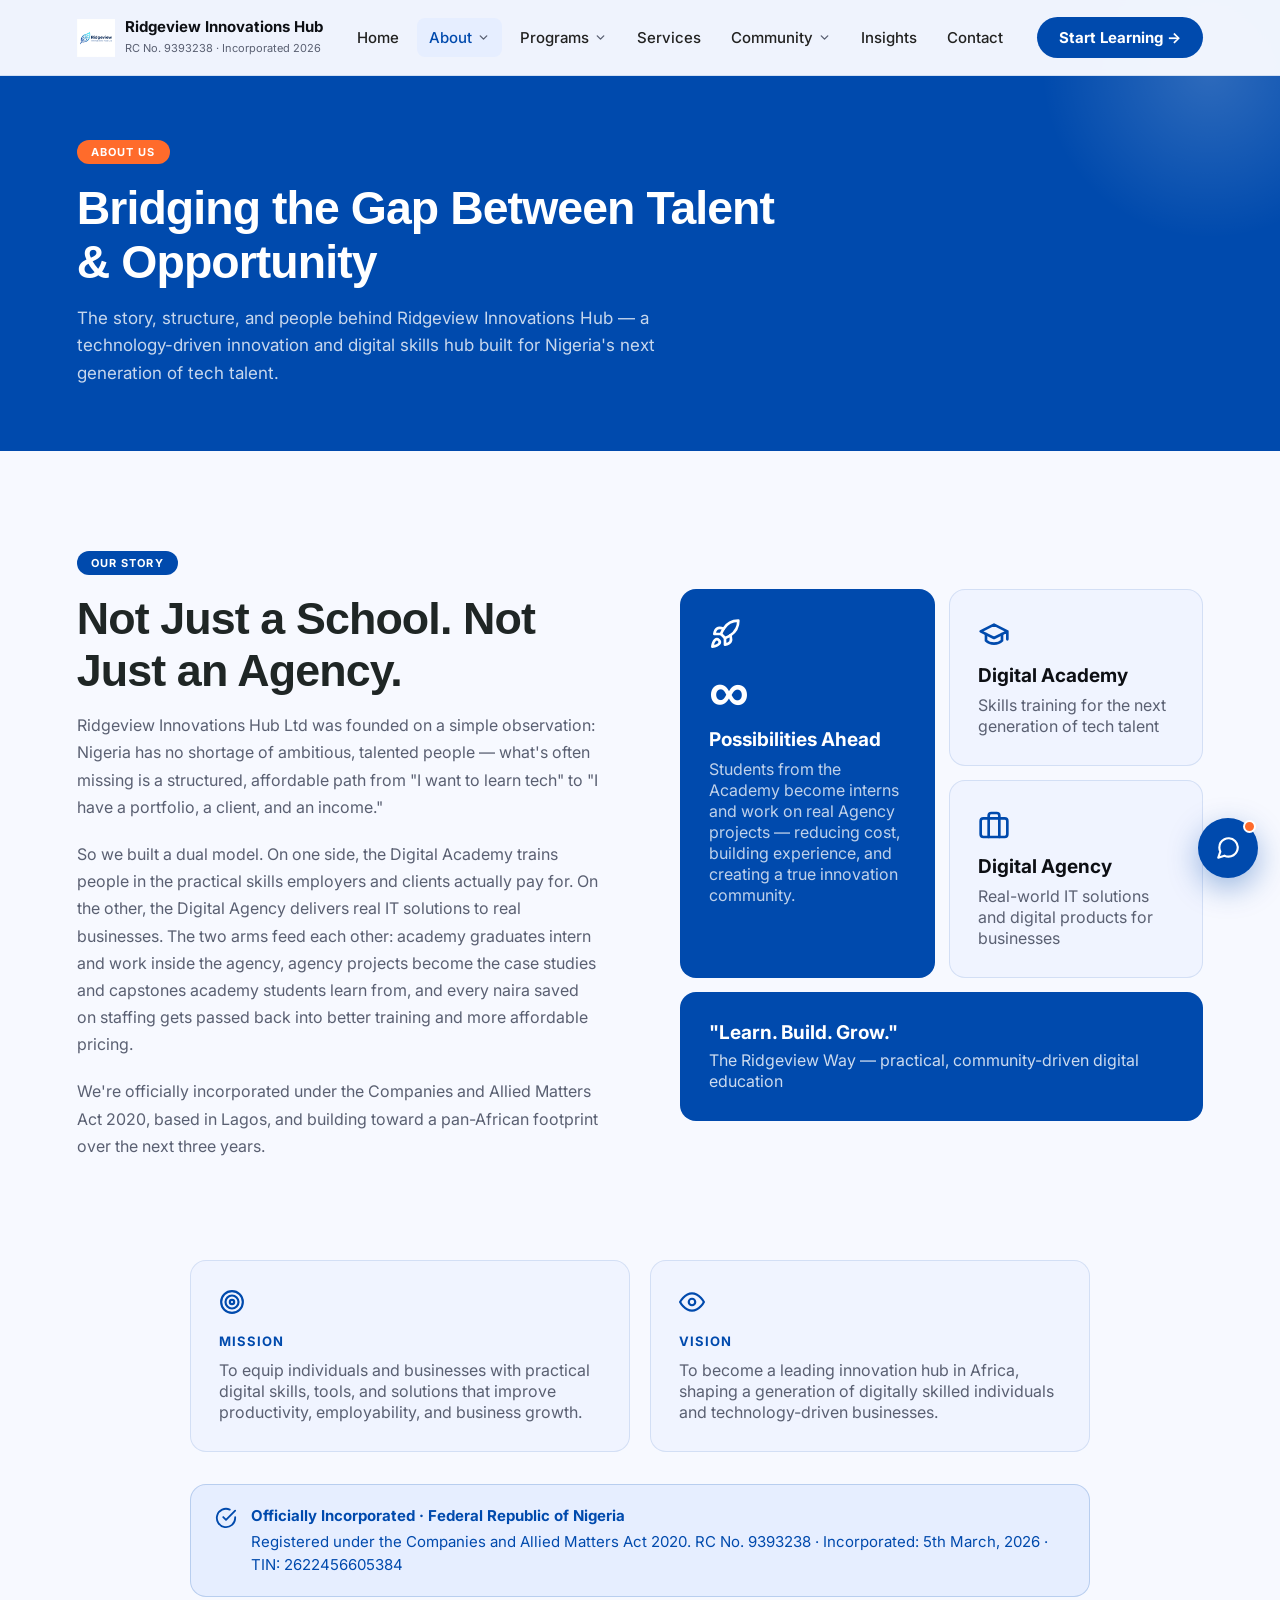
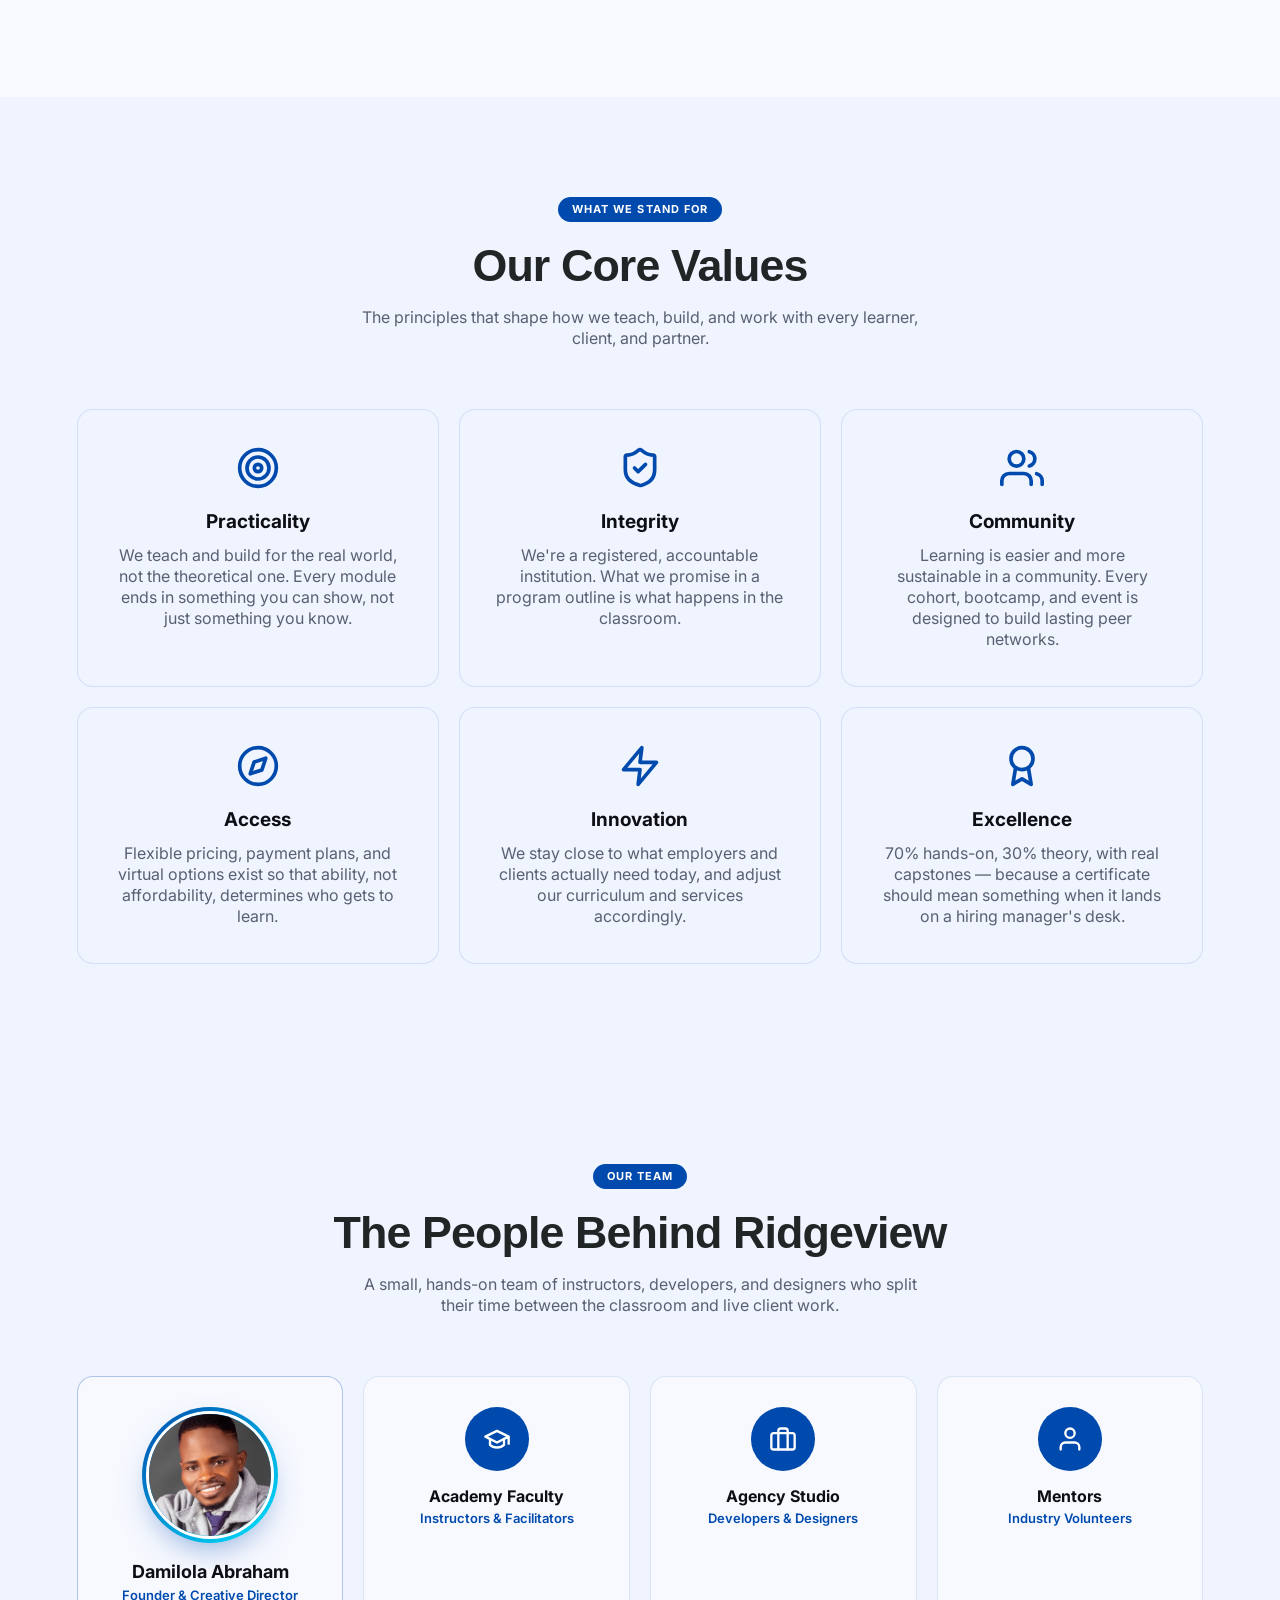
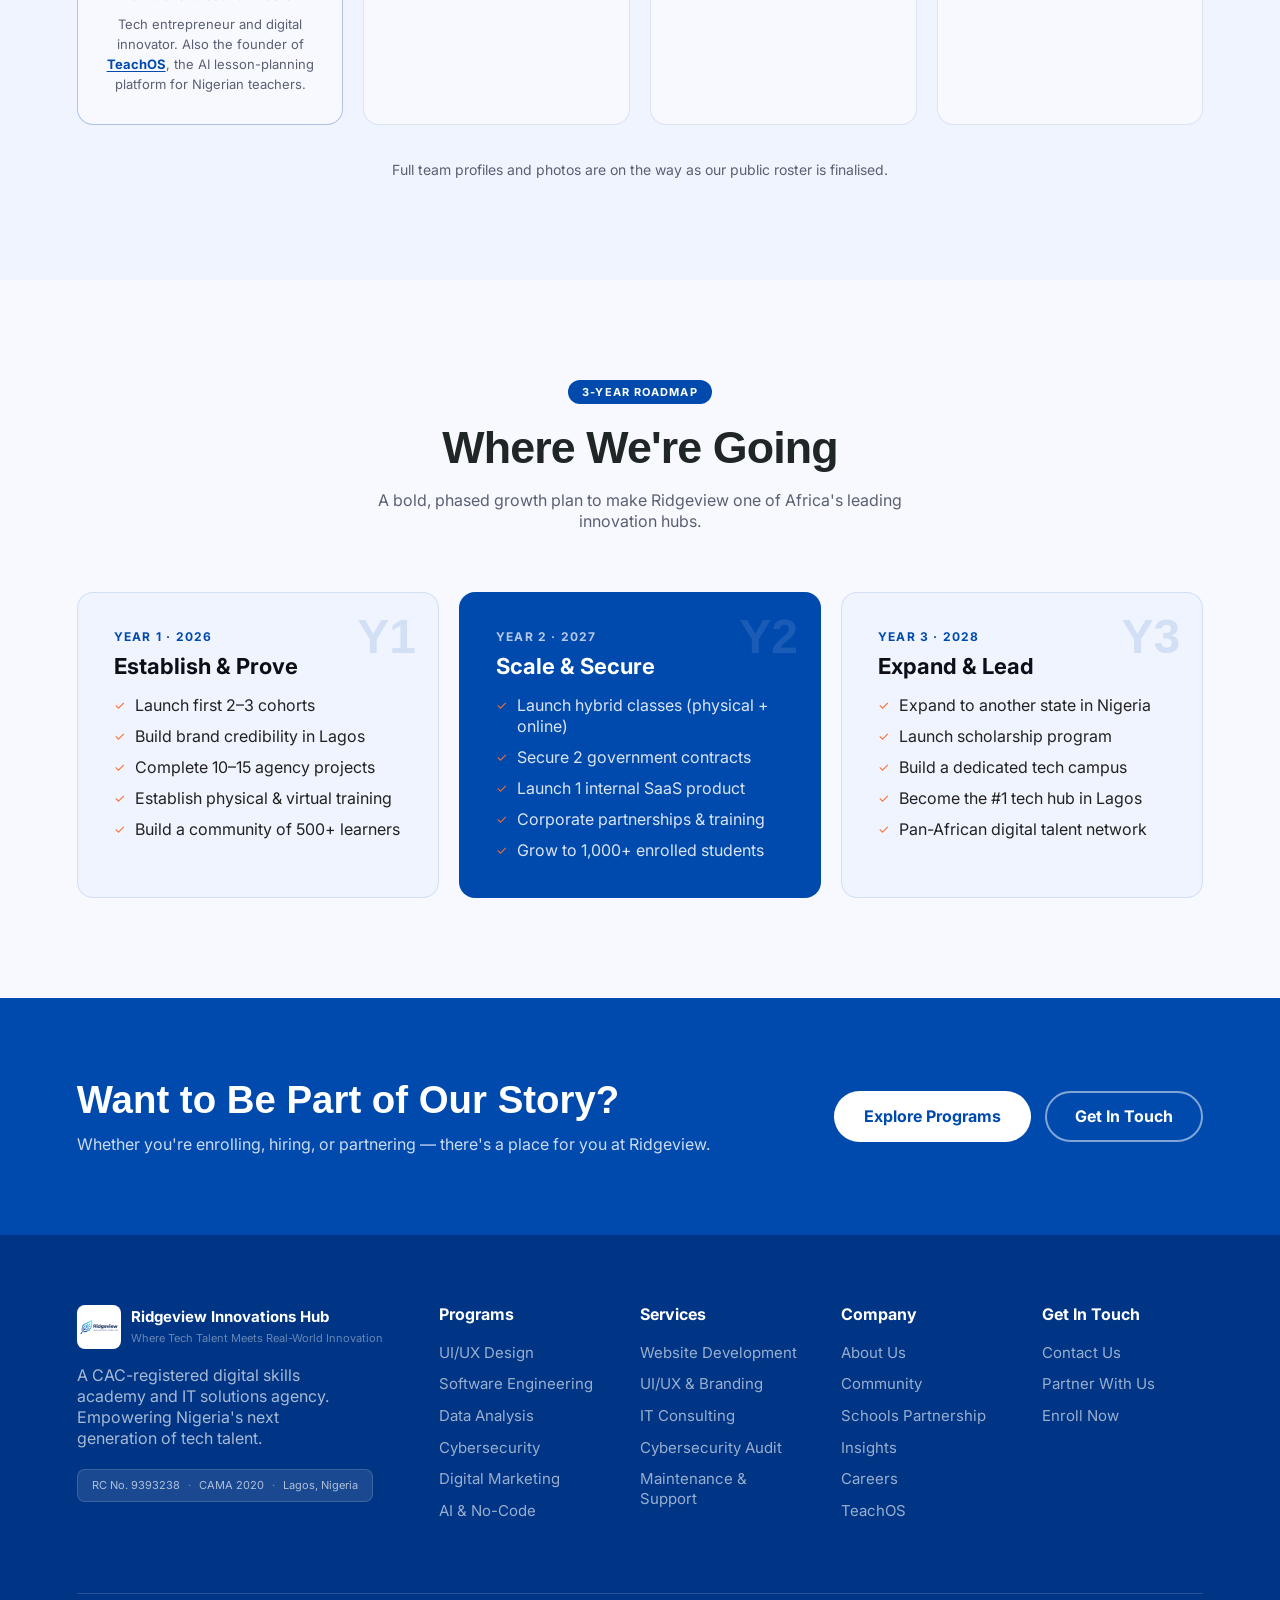
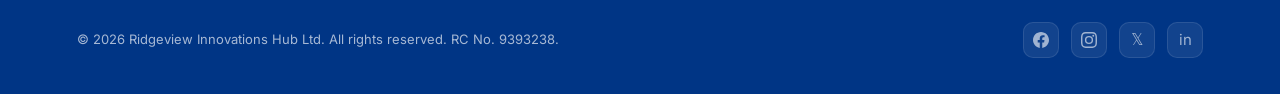
==== commit 89fe1382: "Update website: TeachOS pages, careers, shared styles and SEO files" ====
--- a/about.html
+++ b/about.html
@@ -3,54 +3,277 @@
 <head>
 <meta charset="UTF-8"/>
 <meta name="viewport" content="width=device-width, initial-scale=1.0"/>
-<title>About Us | Ridgeview Innovations Hub Ltd</title>
-<meta name="description" content="Learn about Ridgeview Innovations Hub Ltd, a CAC-registered digital skills academy and IT agency based in Lagos, Nigeria."/>
+<title>About Ridgeview Innovations Hub | Founded by Damilola Abraham, Founder of TeachOS</title>
+<meta name="description" content="Ridgeview Innovations Hub was founded by Damilola Abraham, a Nigerian tech entrepreneur and digital innovator and founder of TeachOS. We build digital solutions for businesses."/>
+<meta name="keywords" content="Damilola Abraham, Damilola Abraham tech entrepreneur, founder of TeachOS, TeachOS Nigeria, Ridgeview Innovations Hub founder, digital innovator Nigeria, Lagos tech entrepreneur"/>
+<meta name="author" content="Damilola Abraham"/>
 <meta name="robots" content="index, follow"/>
 <link rel="canonical" href="https://ridgeviewinnovations.com/about"/>
 
 <!-- Open Graph -->
 <meta property="og:type" content="website"/>
 <meta property="og:site_name" content="Ridgeview Innovations Hub Ltd"/>
-<meta property="og:title" content="About Us | Ridgeview Innovations Hub Ltd"/>
-<meta property="og:description" content="Founded by Damilola Abraham, Ridgeview Innovations Hub Ltd is a CAC-registered digital skills academy and IT agency based in Lagos, Nigeria."/>
+<meta property="og:title" content="About Ridgeview | Founded by Tech Entrepreneur Damilola Abraham"/>
+<meta property="og:description" content="Founded by Damilola Abraham, tech entrepreneur, digital innovator and founder of TeachOS (teachosnigeria.com), Ridgeview builds web and mobile apps, websites, IT support and cybersecurity for businesses."/>
 <meta property="og:url" content="https://ridgeviewinnovations.com/about"/>
-<meta property="og:image" content="https://ridgeviewinnovations.com/assets/images/og-image.jpg"/>
+<meta property="og:image" content="https://ridgeviewinnovations.com/Neural%20Leaf.png"/>
 
 <!-- Twitter Card -->
 <meta name="twitter:card" content="summary_large_image"/>
-<meta name="twitter:title" content="About Us | Ridgeview Innovations Hub Ltd"/>
-<meta name="twitter:description" content="Founded by Damilola Abraham, Ridgeview Innovations Hub Ltd is a CAC-registered digital skills academy and IT agency based in Lagos, Nigeria."/>
-<meta name="twitter:image" content="https://ridgeviewinnovations.com/assets/images/og-image.jpg"/>
-
-<!-- Structured Data: Organization + Founder -->
+<meta name="twitter:title" content="About Ridgeview | Founded by Tech Entrepreneur Damilola Abraham"/>
+<meta name="twitter:description" content="Founded by Damilola Abraham, tech entrepreneur, digital innovator and founder of TeachOS (teachosnigeria.com), Ridgeview builds web and mobile apps, websites, IT support and cybersecurity for businesses."/>
+<meta name="twitter:image" content="https://ridgeviewinnovations.com/Neural%20Leaf.png"/>
+
+<!-- Structured Data: Organization + Founder + TeachOS -->
 <script type="application/ld+json">
 {
   "@context": "https://schema.org",
-  "@type": "EducationalOrganization",
-  "name": "Ridgeview Innovations Hub Ltd",
-  "url": "https://ridgeviewinnovations.com/",
-  "logo": "https://ridgeviewinnovations.com/assets/images/og-image.jpg",
-  "description": "A CAC-registered Digital Academy and Digital Agency in Lagos, Nigeria offering practical tech training and IT solutions for businesses.",
-  "foundingDate": "2026-03-05",
-  "address": {
-    "@type": "PostalAddress",
-    "addressLocality": "Lagos",
-    "addressCountry": "NG"
-  },
-  "founder": {
-    "@type": "Person",
-    "name": "Damilola Abraham",
-    "alternateName": ["Damilola Yusuf", "Ydams"],
-    "jobTitle": "Founder & CEO",
-    "url": "https://damilolayusuf.com/",
-    "sameAs": [
-      "https://linkedin.com/in/damilolayusuf1",
-      "https://github.com/Ydams",
-      "https://behance.net/damilolayusuf1",
-      "https://www.instagram.com/damilola_abrahamm",
-      "https://x.com/Iam_tomix"
-    ]
-  }
+  "@graph": [
+    {
+      "@type": [
+        "Organization",
+        "ProfessionalService",
+        "EducationalOrganization"
+      ],
+      "@id": "https://ridgeviewinnovations.com/#organization",
+      "name": "Ridgeview Innovations Hub Ltd",
+      "alternateName": [
+        "Ridgeview Innovations Hub",
+        "Ridgeview Hub",
+        "Ridgeview"
+      ],
+      "url": "https://ridgeviewinnovations.com/",
+      "logo": "https://ridgeviewinnovations.com/Neural%20Leaf.png",
+      "image": "https://ridgeviewinnovations.com/Neural%20Leaf.png",
+      "description": "Ridgeview Innovations Hub is a digital solutions company in Lagos, Nigeria that builds digital solutions for businesses end to end: web applications, mobile applications, website design and management, IT support and cybersecurity, alongside a hands-on tech skills academy. Home of TeachOS.",
+      "slogan": "Where Tech Talent Meets Real-World Innovation",
+      "foundingDate": "2026-03-05",
+      "taxID": "2622456605384",
+      "identifier": "RC 9393238",
+      "address": {
+        "@type": "PostalAddress",
+        "addressLocality": "Lagos",
+        "addressRegion": "Lagos",
+        "addressCountry": "NG"
+      },
+      "areaServed": [
+        "Nigeria",
+        "Africa"
+      ],
+      "founder": {
+        "@id": "https://ridgeviewinnovations.com/#damilola-abraham"
+      },
+      "subOrganization": {
+        "@id": "https://teachosnigeria.com/#organization"
+      },
+      "knowsAbout": [
+        "Web application development",
+        "Mobile app development",
+        "Website design",
+        "Website management",
+        "IT support",
+        "Cybersecurity",
+        "UI/UX design",
+        "EdTech"
+      ],
+      "hasOfferCatalog": {
+        "@type": "OfferCatalog",
+        "name": "Digital Solutions for Businesses",
+        "itemListElement": [
+          {
+            "@type": "Offer",
+            "itemOffered": {
+              "@type": "Service",
+              "name": "Web Application Development",
+              "description": "Custom web applications, portals and dashboards built end to end for businesses.",
+              "provider": {
+                "@id": "https://ridgeviewinnovations.com/#organization"
+              },
+              "areaServed": "Nigeria"
+            }
+          },
+          {
+            "@type": "Offer",
+            "itemOffered": {
+              "@type": "Service",
+              "name": "Mobile Application Development",
+              "description": "Android and iOS mobile apps designed, built and launched end to end.",
+              "provider": {
+                "@id": "https://ridgeviewinnovations.com/#organization"
+              },
+              "areaServed": "Nigeria"
+            }
+          },
+          {
+            "@type": "Offer",
+            "itemOffered": {
+              "@type": "Service",
+              "name": "Website Design & Development",
+              "description": "Professional, responsive, SEO-ready business websites.",
+              "provider": {
+                "@id": "https://ridgeviewinnovations.com/#organization"
+              },
+              "areaServed": "Nigeria"
+            }
+          },
+          {
+            "@type": "Offer",
+            "itemOffered": {
+              "@type": "Service",
+              "name": "Website Management & Maintenance",
+              "description": "Ongoing hosting, updates, security patches, backups and content management.",
+              "provider": {
+                "@id": "https://ridgeviewinnovations.com/#organization"
+              },
+              "areaServed": "Nigeria"
+            }
+          },
+          {
+            "@type": "Offer",
+            "itemOffered": {
+              "@type": "Service",
+              "name": "IT Support",
+              "description": "Managed IT support, setup and troubleshooting for businesses and institutions.",
+              "provider": {
+                "@id": "https://ridgeviewinnovations.com/#organization"
+              },
+              "areaServed": "Nigeria"
+            }
+          },
+          {
+            "@type": "Offer",
+            "itemOffered": {
+              "@type": "Service",
+              "name": "Cybersecurity",
+              "description": "Security audits, vulnerability assessments and protection for business systems.",
+              "provider": {
+                "@id": "https://ridgeviewinnovations.com/#organization"
+              },
+              "areaServed": "Nigeria"
+            }
+          },
+          {
+            "@type": "Offer",
+            "itemOffered": {
+              "@type": "Service",
+              "name": "UI/UX Design & Branding",
+              "description": "User research, interface design and brand identity for digital products.",
+              "provider": {
+                "@id": "https://ridgeviewinnovations.com/#organization"
+              },
+              "areaServed": "Nigeria"
+            }
+          },
+          {
+            "@type": "Offer",
+            "itemOffered": {
+              "@type": "Service",
+              "name": "Digital Skills Training",
+              "description": "Hands-on tech training in software engineering, data, cybersecurity, UI/UX and digital marketing.",
+              "provider": {
+                "@id": "https://ridgeviewinnovations.com/#organization"
+              },
+              "areaServed": "Nigeria"
+            }
+          }
+        ]
+      },
+      "sameAs": [
+        "https://www.facebook.com/share/185Uu96pCo/",
+        "https://www.instagram.com/ridgeview_innovations_hub",
+        "https://x.com/RidgeviewHub",
+        "https://www.linkedin.com/company/ridgeview-innovations-hub/"
+      ]
+    },
+    {
+      "@type": "Person",
+      "@id": "https://ridgeviewinnovations.com/#damilola-abraham",
+      "name": "Damilola Abraham",
+      "alternateName": [
+        "Damilola Yusuf",
+        "Damilola A. Yusuf",
+        "Ydams"
+      ],
+      "jobTitle": "Founder & Creative Director",
+      "description": "Damilola Abraham is a Nigerian tech entrepreneur and digital innovator, founder of Ridgeview Innovations Hub (a Lagos digital solutions company building web and mobile applications, websites, IT support and cybersecurity for businesses) and founder of TeachOS, the AI-powered lesson-planning platform for Nigerian teachers live at teachosnigeria.com.",
+      "image": "https://ridgeviewinnovations.com/assets/damilola-abraham.jpg",
+      "url": "https://damilolayusuf.com/",
+      "worksFor": [
+        {
+          "@id": "https://ridgeviewinnovations.com/#organization"
+        },
+        {
+          "@id": "https://teachosnigeria.com/#organization"
+        }
+      ],
+      "knowsAbout": [
+        "Web application development",
+        "Mobile application development",
+        "Cybersecurity",
+        "Cloud engineering",
+        "DevOps",
+        "EdTech",
+        "Artificial intelligence",
+        "Digital transformation",
+        "Tech entrepreneurship"
+      ],
+      "nationality": {
+        "@type": "Country",
+        "name": "Nigeria"
+      },
+      "sameAs": [
+        "https://linkedin.com/in/damilolayusuf1",
+        "https://github.com/Ydams",
+        "https://behance.net/damilolayusuf1",
+        "https://www.instagram.com/damilola_abrahamm",
+        "https://x.com/Iam_tomix",
+        "https://teachosnigeria.com/"
+      ]
+    },
+    {
+      "@type": "Organization",
+      "@id": "https://teachosnigeria.com/#organization",
+      "name": "TeachOS",
+      "alternateName": [
+        "TeachOS Nigeria",
+        "Teacher Operating System"
+      ],
+      "url": "https://teachosnigeria.com/",
+      "description": "TeachOS is an AI-powered operating system for Nigerian teachers that generates NERDC-aligned lesson notes, schemes of work and assessments.",
+      "founder": {
+        "@id": "https://ridgeviewinnovations.com/#damilola-abraham"
+      },
+      "parentOrganization": {
+        "@id": "https://ridgeviewinnovations.com/#organization"
+      }
+    },
+    {
+      "@type": "SoftwareApplication",
+      "@id": "https://teachosnigeria.com/#app",
+      "name": "TeachOS",
+      "url": "https://teachosnigeria.com/",
+      "applicationCategory": "EducationalApplication",
+      "operatingSystem": "Web",
+      "description": "AI lesson note generator, scheme of work engine and assessment generator for Nigerian teachers and schools.",
+      "creator": {
+        "@id": "https://ridgeviewinnovations.com/#damilola-abraham"
+      },
+      "publisher": {
+        "@id": "https://teachosnigeria.com/#organization"
+      }
+    },
+    {
+      "@type": "AboutPage",
+      "url": "https://ridgeviewinnovations.com/about",
+      "name": "About Ridgeview Innovations Hub",
+      "about": {
+        "@id": "https://ridgeviewinnovations.com/#organization"
+      },
+      "mainEntity": {
+        "@id": "https://ridgeviewinnovations.com/#damilola-abraham"
+      }
+    }
+  ]
 }
 </script>
 
@@ -68,14 +291,14 @@
       <small>RC No. 9393238 · Incorporated 2026</small>
     </div>
   </a>
-  <ul class="nav-links"><li><a href="./" data-nav="index.html" class="">Home</a></li><li><a href="about" data-nav="about.html" class="active">About <svg class="chev" xmlns="http://www.w3.org/2000/svg" width="13" height="13" viewBox="0 0 24 24" fill="none" stroke="currentColor" stroke-width="2.5" stroke-linecap="round" stroke-linejoin="round"><polyline points="6 9 12 15 18 9"/></svg></a><div class="dropdown"><a href="about">About Us</a><a href="careers">Careers</a></div></li><li><a href="programs" data-nav="programs.html" class="">Programs <svg class="chev" xmlns="http://www.w3.org/2000/svg" width="13" height="13" viewBox="0 0 24 24" fill="none" stroke="currentColor" stroke-width="2.5" stroke-linecap="round" stroke-linejoin="round"><polyline points="6 9 12 15 18 9"/></svg></a><div class="dropdown"><a href="programs#uiux">UI/UX Design</a><a href="programs#swe">Software Engineering</a><a href="programs#data">Data Analysis</a><a href="programs#cyber">Cybersecurity</a><a href="programs#marketing">Digital Marketing</a><a href="programs#ai">AI Tools & No-Code</a><a href="programs" class="dd-view-all">View All Programs</a></div></li><li><a href="services" data-nav="services.html" class="">Services</a></li><li><a href="community" data-nav="community.html" class="">Community <svg class="chev" xmlns="http://www.w3.org/2000/svg" width="13" height="13" viewBox="0 0 24 24" fill="none" stroke="currentColor" stroke-width="2.5" stroke-linecap="round" stroke-linejoin="round"><polyline points="6 9 12 15 18 9"/></svg></a><div class="dropdown"><a href="community">Community</a><a href="schools-partnership">Schools Partnership</a></div></li><li><a href="blog" data-nav="blog.html" class="">Insights</a></li><li><a href="contact" data-nav="contact.html" class="">Contact</a></li></ul>
+  <ul class="nav-links"><li><a href="./" data-nav="index.html" class="">Home</a></li><li><a href="about" data-nav="about.html" class="active">About <svg class="chev" xmlns="http://www.w3.org/2000/svg" width="13" height="13" viewBox="0 0 24 24" fill="none" stroke="currentColor" stroke-width="2.5" stroke-linecap="round" stroke-linejoin="round"><polyline points="6 9 12 15 18 9"/></svg></a><div class="dropdown"><a href="about">About Us</a><a href="careers">Careers</a><a href="teachos">TeachOS</a></div></li><li><a href="programs" data-nav="programs.html" class="">Programs <svg class="chev" xmlns="http://www.w3.org/2000/svg" width="13" height="13" viewBox="0 0 24 24" fill="none" stroke="currentColor" stroke-width="2.5" stroke-linecap="round" stroke-linejoin="round"><polyline points="6 9 12 15 18 9"/></svg></a><div class="dropdown"><a href="programs#uiux">UI/UX Design</a><a href="programs#swe">Software Engineering</a><a href="programs#data">Data Analysis</a><a href="programs#cyber">Cybersecurity</a><a href="programs#marketing">Digital Marketing</a><a href="programs#ai">AI Tools & No-Code</a><a href="programs" class="dd-view-all">View All Programs</a></div></li><li><a href="services" data-nav="services.html" class="">Services</a></li><li><a href="community" data-nav="community.html" class="">Community <svg class="chev" xmlns="http://www.w3.org/2000/svg" width="13" height="13" viewBox="0 0 24 24" fill="none" stroke="currentColor" stroke-width="2.5" stroke-linecap="round" stroke-linejoin="round"><polyline points="6 9 12 15 18 9"/></svg></a><div class="dropdown"><a href="community">Community</a><a href="schools-partnership">Schools Partnership</a></div></li><li><a href="blog" data-nav="blog.html" class="">Insights</a></li><li><a href="contact" data-nav="contact.html" class="">Contact</a></li></ul>
   <a href="programs" class="nav-cta">Start Learning →</a>
   <button class="hamburger" onclick="toggleMenu()" aria-label="Menu">
     <span></span><span></span><span></span>
   </button>
 </nav>
 <div class="mobile-menu" id="mobileMenu">
-  <a href="./" onclick="toggleMenu()">Home</a><a href="about" onclick="toggleMenu()">About</a><a class="mm-sub" href="about" onclick="toggleMenu()">About Us</a><a class="mm-sub" href="careers" onclick="toggleMenu()">Careers</a><a href="programs" onclick="toggleMenu()">Programs</a><a class="mm-sub" href="programs#uiux" onclick="toggleMenu()">UI/UX Design</a><a class="mm-sub" href="programs#swe" onclick="toggleMenu()">Software Engineering</a><a class="mm-sub" href="programs#data" onclick="toggleMenu()">Data Analysis</a><a class="mm-sub" href="programs#cyber" onclick="toggleMenu()">Cybersecurity</a><a class="mm-sub" href="programs#marketing" onclick="toggleMenu()">Digital Marketing</a><a class="mm-sub" href="programs#ai" onclick="toggleMenu()">AI Tools & No-Code</a><a href="services" onclick="toggleMenu()">Services</a><a href="community" onclick="toggleMenu()">Community</a><a class="mm-sub" href="community" onclick="toggleMenu()">Community</a><a class="mm-sub" href="schools-partnership" onclick="toggleMenu()">Schools Partnership</a><a href="blog" onclick="toggleMenu()">Insights</a><a href="contact" onclick="toggleMenu()">Contact</a>
+  <a href="./" onclick="toggleMenu()">Home</a><a href="about" onclick="toggleMenu()">About</a><a class="mm-sub" href="about" onclick="toggleMenu()">About Us</a><a class="mm-sub" href="careers" onclick="toggleMenu()">Careers</a><a class="mm-sub" href="teachos" onclick="toggleMenu()">TeachOS</a><a href="programs" onclick="toggleMenu()">Programs</a><a class="mm-sub" href="programs#uiux" onclick="toggleMenu()">UI/UX Design</a><a class="mm-sub" href="programs#swe" onclick="toggleMenu()">Software Engineering</a><a class="mm-sub" href="programs#data" onclick="toggleMenu()">Data Analysis</a><a class="mm-sub" href="programs#cyber" onclick="toggleMenu()">Cybersecurity</a><a class="mm-sub" href="programs#marketing" onclick="toggleMenu()">Digital Marketing</a><a class="mm-sub" href="programs#ai" onclick="toggleMenu()">AI Tools & No-Code</a><a href="services" onclick="toggleMenu()">Services</a><a href="community" onclick="toggleMenu()">Community</a><a class="mm-sub" href="community" onclick="toggleMenu()">Community</a><a class="mm-sub" href="schools-partnership" onclick="toggleMenu()">Schools Partnership</a><a href="blog" onclick="toggleMenu()">Insights</a><a href="contact" onclick="toggleMenu()">Contact</a>
   <a href="programs" class="nav-cta" onclick="toggleMenu()">Start Learning →</a>
 </div>
 
@@ -147,10 +370,11 @@
   <div class="team-grid">
     <div class="tmc tmc-founder fade-up">
       <picture class="tmc-photo">
-        <img src="assets/damilola-abraham.jpg" alt="Damilola Abraham, Founder and CEO of Ridgeview Innovations Hub" width="600" height="600" loading="lazy" decoding="async">
+        <img src="assets/damilola-abraham.jpg" alt="Damilola Abraham, tech entrepreneur, digital innovator and founder of Ridgeview Innovations Hub and TeachOS" width="600" height="600" loading="lazy" decoding="async">
       </picture>
       <h4>Damilola Abraham</h4>
-      <div class="role">Founder &amp; CEO</div>
+      <div class="role">Founder &amp; Creative Director</div>
+      <p class="tmc-bio">Tech entrepreneur and digital innovator. Also the founder of <a href="teachos">TeachOS</a>, the AI lesson-planning platform for Nigerian teachers.</p>
     </div>
     <div class="tmc fade-up"><div class="tmc-avatar"><svg xmlns="http://www.w3.org/2000/svg" width="28" height="28" viewBox="0 0 24 24" fill="none" stroke="currentColor" stroke-width="2" stroke-linecap="round" stroke-linejoin="round"><path d="M22 10v6M2 10l10-5 10 5-10 5z"/><path d="M6 12v5c3 3 9 3 12 0v-5"/></svg></div><h4>Academy Faculty</h4><div class="role">Instructors &amp; Facilitators</div></div>
     <div class="tmc fade-up"><div class="tmc-avatar"><svg xmlns="http://www.w3.org/2000/svg" width="28" height="28" viewBox="0 0 24 24" fill="none" stroke="currentColor" stroke-width="2" stroke-linecap="round" stroke-linejoin="round"><rect x="2" y="7" width="20" height="14" rx="2" ry="2"/><path d="M16 21V5a2 2 0 0 0-2-2h-4a2 2 0 0 0-2 2v16"/></svg></div><h4>Agency Studio</h4><div class="role">Developers &amp; Designers</div></div>
@@ -222,6 +446,7 @@
       <a href="schools-partnership">Schools Partnership</a>
       <a href="blog">Insights</a>
       <a href="careers">Careers</a>
+      <a href="teachos" title="TeachOS: AI lesson notes for Nigerian teachers">TeachOS</a>
     </div>
     <div class="fcol">
       <h5>Get In Touch</h5>
--- a/assets/shared.css
+++ b/assets/shared.css
@@ -530,3 +530,245 @@
 .tmc-photo img{display:block;width:100%;height:100%;border-radius:50%;object-fit:cover;border:3px solid #fff}
 .tmc-founder{border-color:rgba(0,74,173,.3)}
 .tmc-founder h4{font-size:18px}
+.tmc-bio{margin-top:10px;font-family:var(--font-body);font-size:13px;line-height:1.55;color:var(--muted)}
+.tmc-bio a{color:var(--brand);font-weight:700;text-decoration:underline;text-underline-offset:2px}
+
+/* ============================================================
+   TEACHOS PRODUCT PAGE (teachos.html) — .tos- prefix
+   Palette follows the TeachOS brand: forest green, gold, cream
+   ============================================================ */
+.tos-page{--tg:#0B3B2C;--tg-d:#072A20;--tg-l:#E5EEE9;--gold:#D4A017;--gold-l:#F6E7B8;--tcream:#F7F3EC;--tcard:#FFFDF8;--tline:rgba(11,59,44,.12);--serif:'Lora',Georgia,'Times New Roman',serif;background:var(--tcream)}
+.tos-page em{font-style:italic;color:var(--gold)}
+.tos-logo{display:inline-flex;align-items:center;justify-content:center;width:34px;height:34px;border-radius:9px;background:var(--gold);color:var(--tg-d);flex-shrink:0}
+.tos-logo svg{width:19px;height:19px}
+
+/* Hero */
+.tos-hero{position:relative;overflow:hidden;background:var(--tg-d);color:#fff;padding:calc(var(--nav-h) + 70px) 6% 90px;display:grid;grid-template-columns:minmax(0,.92fr) minmax(0,1.25fr);gap:48px;align-items:center}
+.tos-hero-bg{position:absolute;inset:0;background:linear-gradient(100deg,var(--tg-d) 30%,rgba(7,42,32,.88) 60%,rgba(7,42,32,.7)),url(teachos/teacher-hero.webp) right center/cover no-repeat;opacity:.95}
+.tos-hero::after{content:'';position:absolute;left:0;right:0;bottom:0;height:6px;background:var(--gold)}
+.tos-hero-copy,.tos-stage{position:relative;z-index:1}
+.tos-brand{display:flex;align-items:center;gap:10px;flex-wrap:wrap;margin-bottom:26px}
+.tos-brand>span:not(.tos-logo){font-family:var(--font-body);font-weight:800;font-size:20px}
+.tos-brand em{font-style:normal;color:rgba(255,255,255,.6);font-family:var(--font-body);font-size:12px;font-weight:600;letter-spacing:.06em;text-transform:uppercase;padding:5px 12px;border:1px solid rgba(255,255,255,.22);border-radius:50px}
+.tos-kicker{display:flex;align-items:center;gap:10px;font-family:var(--font-body);font-size:13px;font-weight:700;letter-spacing:.08em;text-transform:uppercase;color:var(--gold);margin-bottom:16px}
+.tos-live{width:9px;height:9px;border-radius:50%;background:#3BE37A;box-shadow:0 0 0 0 rgba(59,227,122,.6);animation:tosPulse 2s infinite}
+@keyframes tosPulse{70%{box-shadow:0 0 0 10px rgba(59,227,122,0)}100%{box-shadow:0 0 0 0 rgba(59,227,122,0)}}
+.tos-hero h1{font-family:var(--serif);font-weight:700;font-size:clamp(2.3rem,4.6vw,3.7rem);line-height:1.08;letter-spacing:-.01em;color:#fff;margin-bottom:20px}
+.tos-lead{font-family:var(--font-body);font-size:17px;line-height:1.65;color:rgba(255,255,255,.8);max-width:560px}
+.tos-acts{display:flex;flex-wrap:wrap;gap:12px;margin-top:30px}
+.tos-btn-gold,.tos-btn-ghost,.tos-btn-green,.tos-btn-line{display:inline-flex;align-items:center;gap:8px;padding:14px 26px;border-radius:50px;font-family:var(--font-body);font-size:15px;font-weight:700;transition:transform .2s,background .2s,box-shadow .2s}
+.tos-btn-gold{background:var(--gold);color:var(--tg-d)}
+.tos-btn-gold:hover{transform:translateY(-2px);box-shadow:0 12px 30px rgba(212,160,23,.35)}
+.tos-btn-ghost{border:1.5px solid rgba(255,255,255,.4);color:#fff}
+.tos-btn-ghost:hover{background:rgba(255,255,255,.1);border-color:#fff}
+.tos-btn-green{background:var(--tg);color:#fff}
+.tos-btn-green:hover{background:var(--tg-d);transform:translateY(-2px)}
+.tos-btn-line{border:1.5px solid var(--tg);color:var(--tg)}
+.tos-btn-line:hover{background:var(--tg-l)}
+.tos-byline{display:inline-flex;align-items:center;gap:12px;margin-top:34px;padding:8px 18px 8px 8px;border-radius:50px;background:rgba(255,255,255,.07);border:1px solid rgba(255,255,255,.14);transition:background .2s}
+.tos-byline:hover{background:rgba(255,255,255,.12)}
+.tos-byline img{width:44px;height:44px;border-radius:50%;object-fit:cover;border:2px solid var(--gold)}
+.tos-byline b{display:block;font-family:var(--font-body);font-size:15px;color:#fff}
+.tos-byline small{font-family:var(--font-body);font-size:12px;color:rgba(255,255,255,.65)}
+
+/* Device stage */
+.tos-stage{padding:24px 64px 110px 0}
+.tos-browser{background:#fff;border-radius:14px;overflow:hidden;box-shadow:0 40px 90px -20px rgba(0,0,0,.55),0 0 0 1px rgba(255,255,255,.08);margin:0}
+.tos-browser-bar{display:flex;align-items:center;gap:6px;padding:10px 14px;background:#EFEBE3;border-bottom:1px solid #E2DCD1}
+.tos-browser-bar i{width:10px;height:10px;border-radius:50%;background:#D9D3C8}
+.tos-browser-bar i:nth-child(1){background:#F26B5B}.tos-browser-bar i:nth-child(2){background:#F5BE4F}.tos-browser-bar i:nth-child(3){background:#58C26B}
+.tos-browser-bar span{margin:0 auto;padding:4px 28px;border-radius:7px;background:#fff;font-family:var(--font-body);font-size:11px;color:#6b6b6b}
+.tos-browser img{display:block;width:100%;height:auto}
+.tos-browser figcaption{padding:12px 16px;font-family:var(--font-body);font-size:13px;color:var(--muted);background:var(--tcard);border-top:1px solid var(--tline)}
+.tos-phone{position:absolute;right:0;bottom:0;width:184px;padding:9px;border-radius:38px;background:#111;box-shadow:0 30px 70px -10px rgba(0,0,0,.6),inset 0 0 0 2px #333}
+.tos-phone-screen{border-radius:30px;overflow:hidden;background:var(--tcream);font-family:var(--font-body)}
+.tos-ps-bar{display:flex;justify-content:space-between;align-items:center;padding:9px 16px 4px;background:var(--tg-d);color:#fff;font-size:9.5px;font-weight:700}
+.tos-ps-notch{width:58px;height:16px;border-radius:10px;background:#000}
+.tos-ps-head{display:flex;align-items:center;gap:7px;padding:8px 12px 12px;background:var(--tg-d);color:#fff}
+.tos-ps-head .tos-logo{width:22px;height:22px;border-radius:6px}.tos-ps-head .tos-logo svg{width:13px;height:13px}
+.tos-ps-head b{font-size:13px}
+.tos-ps-off{margin-left:auto;display:inline-flex;align-items:center;gap:3px;font-size:8px;font-weight:600;color:#3BE37A;white-space:nowrap}
+.tos-ps-body{padding:12px 12px 14px}
+.tos-ps-label{font-size:8.5px;font-weight:800;letter-spacing:.1em;text-transform:uppercase;color:var(--gold)}
+.tos-ps-chips{display:flex;flex-wrap:wrap;gap:4px;margin:6px 0 8px}
+.tos-ps-chips span{font-size:8.5px;font-weight:700;padding:3px 7px;border-radius:20px;background:var(--tg-l);color:var(--tg)}
+.tos-ps-topic{font-family:var(--serif);font-weight:700;font-size:14px;line-height:1.2;color:var(--tg-d);margin-bottom:8px}
+.tos-ps-sec{background:#fff;border:1px solid var(--tline);border-radius:9px;padding:7px 8px;margin-bottom:6px}
+.tos-ps-sec b{display:block;font-size:9px;color:var(--tg);margin-bottom:5px}
+.tos-ps-sec i{display:block;height:4px;border-radius:3px;background:#E4DFD5;margin-bottom:4px}
+.tos-ps-sec i.s{width:62%}
+.tos-ps-done{display:flex;align-items:center;gap:5px;margin:8px 0;padding:6px 8px;border-radius:8px;background:var(--gold-l);color:#6B4E00;font-size:9px;font-weight:700}
+.tos-ps-btns{display:grid;grid-template-columns:1fr 1fr;gap:6px}
+.tos-ps-btns span{text-align:center;padding:7px 0;border-radius:20px;font-size:9.5px;font-weight:700;border:1px solid var(--tg);color:var(--tg)}
+.tos-ps-btns span.g{background:var(--tg);color:#fff}
+.tos-toast{position:absolute;display:flex;align-items:center;gap:10px;padding:10px 16px 10px 10px;border-radius:14px;background:#fff;box-shadow:0 18px 40px -10px rgba(0,0,0,.45);font-family:var(--font-body)}
+.tos-toast b{display:block;font-size:13px;color:var(--tg-d)}
+.tos-toast small{font-size:11.5px;color:var(--muted)}
+.tos-toast-ico{display:flex;align-items:center;justify-content:center;width:34px;height:34px;border-radius:10px;background:var(--gold);color:var(--tg-d)}
+.tos-toast-ico svg{width:18px;height:18px}
+.tos-toast.t1{top:-6px;left:-22px}
+.tos-toast.t2{left:40px;bottom:44px}
+.tos-toast.t2 .tos-toast-ico{background:var(--tg);color:#fff}
+
+/* Stats */
+.tos-stats{display:grid;grid-template-columns:repeat(5,minmax(0,1fr));gap:0;padding:0 6%;background:var(--tcard);border-bottom:1px solid var(--tline)}
+.tos-stat{padding:34px 22px;border-left:1px solid var(--tline)}
+.tos-stat:first-child{border-left:0;padding-left:0}
+.tos-stat b{display:block;font-family:var(--serif);font-size:clamp(1.8rem,2.6vw,2.4rem);color:var(--tg);line-height:1;margin-bottom:10px}
+.tos-stat span{font-family:var(--font-body);font-size:13px;line-height:1.5;color:var(--muted)}
+
+/* Sections */
+.tos-sec{padding:100px 6%}
+.tos-alt{background:#EFE9DE}
+.tos-sh{text-align:center;max-width:720px;margin:0 auto 54px}
+.tos-sh-left{text-align:left;margin:0}
+.tos-eyebrow{display:inline-flex;align-items:center;gap:10px;font-family:var(--font-body);font-size:12px;font-weight:800;letter-spacing:.14em;text-transform:uppercase;color:#A47A06;margin-bottom:14px}
+.tos-eyebrow::before{content:'';width:28px;height:2px;background:var(--gold)}
+.tos-sec h2,.tos-founder h2,.tos-cta h2{font-family:var(--serif);font-weight:700;font-size:clamp(1.9rem,3.4vw,2.8rem);line-height:1.15;color:var(--tg-d);letter-spacing:-.01em}
+.tos-sh p{font-family:var(--font-body);font-size:16.5px;line-height:1.65;color:var(--muted);margin-top:14px}
+.tos-ico{display:inline-flex;align-items:center;justify-content:center;width:46px;height:46px;border-radius:12px;background:var(--gold);color:var(--tg-d);margin-bottom:18px}
+.tos-ico svg{width:22px;height:22px}
+
+.tos-pillars{display:grid;grid-template-columns:repeat(4,minmax(0,1fr));gap:20px}
+.tos-pillar,.tos-card{background:var(--tcard);border:1px solid var(--tline);border-radius:18px;padding:28px 24px;transition:transform .25s,box-shadow .25s}
+.tos-pillar:hover,.tos-card:hover{transform:translateY(-4px);box-shadow:0 18px 40px -18px rgba(11,59,44,.35)}
+.tos-pillar .tos-ico{background:var(--tg);color:#fff}
+.tos-pillar h3,.tos-card h3{font-family:var(--font-body);font-size:17px;color:var(--tg-d);margin-bottom:8px}
+.tos-pillar p,.tos-card p{font-family:var(--font-body);font-size:14.5px;line-height:1.6;color:var(--muted)}
+.tos-steps{display:grid;grid-template-columns:repeat(3,1fr);margin-top:28px;border-radius:20px;overflow:hidden;background:var(--tg);list-style:none}
+.tos-steps li{padding:32px 30px;border-left:1px solid rgba(255,255,255,.12)}
+.tos-steps li:first-child{border-left:0}
+.tos-steps span{font-family:var(--serif);font-size:30px;color:var(--gold)}
+.tos-steps h3{font-family:var(--font-body);font-size:17px;color:#fff;margin:10px 0 8px}
+.tos-steps p{font-family:var(--font-body);font-size:14.5px;line-height:1.6;color:rgba(255,255,255,.75)}
+
+.tos-grid{display:grid;grid-template-columns:repeat(4,minmax(0,1fr));gap:18px}
+.tos-grid-3{grid-template-columns:repeat(3,minmax(0,1fr));margin-top:48px}
+.tos-note{display:flex;align-items:center;gap:16px;margin:30px auto 0;max-width:820px;padding:18px 22px;border-radius:16px;background:var(--tg);color:rgba(255,255,255,.85);font-family:var(--font-body);font-size:15px;line-height:1.55}
+.tos-note b{color:#fff}
+.tos-note-ico{display:flex;align-items:center;justify-content:center;flex-shrink:0;width:42px;height:42px;border-radius:12px;background:var(--gold);color:var(--tg-d)}
+.tos-note-ico svg{width:20px;height:20px}
+
+.tos-lead-wrap{display:grid;grid-template-columns:minmax(0,.8fr) minmax(0,1.2fr);gap:56px;align-items:center}
+.tos-lead-wrap .tos-sh p{margin-bottom:22px}
+.tos-ticks li{display:flex;gap:10px;align-items:flex-start;font-family:var(--font-body);font-size:15.5px;line-height:1.5;color:var(--ink);margin-bottom:12px}
+.tos-ticks svg{flex-shrink:0;margin-top:3px;color:#fff;background:var(--tg);border-radius:50%;padding:3px;width:20px;height:20px}
+.tos-browser-lg{box-shadow:0 40px 80px -30px rgba(11,59,44,.45),0 0 0 1px var(--tline)}
+
+.tos-dark{background:var(--tg-d)}
+.tos-dark h2{color:#fff}
+.tos-dark .tos-eyebrow{color:var(--gold)}
+.tos-changes{display:grid;grid-template-columns:repeat(3,minmax(0,1fr));gap:20px;list-style:none}
+.tos-changes li{padding:28px 26px;border-radius:18px;background:rgba(255,255,255,.05);border:1px solid rgba(255,255,255,.1)}
+.tos-changes span{font-family:var(--serif);font-size:28px;color:var(--gold)}
+.tos-changes h3{font-family:var(--font-body);font-size:17px;color:#fff;margin:10px 0 8px}
+.tos-changes p{font-family:var(--font-body);font-size:14.5px;line-height:1.6;color:rgba(255,255,255,.72)}
+
+.tos-prices{display:grid;grid-template-columns:repeat(3,minmax(0,1fr));gap:22px;align-items:stretch;max-width:1100px;margin:0 auto}
+.tos-price{position:relative;background:var(--tcard);border:1px solid var(--tline);border-radius:22px;padding:34px 30px}
+.tos-price h3{font-family:var(--font-body);font-size:15px;font-weight:800;letter-spacing:.08em;text-transform:uppercase;color:#A47A06}
+.tos-amt{font-family:var(--serif);font-weight:700;font-size:44px;color:var(--tg-d);margin:12px 0 4px}
+.tos-price small{font-family:var(--font-body);font-size:13px;color:var(--muted)}
+.tos-price>p{font-family:var(--font-body);font-size:15px;line-height:1.55;color:var(--ink);margin:16px 0 18px;padding-bottom:18px;border-bottom:1px solid var(--tline)}
+.tos-price li{display:flex;gap:10px;font-family:var(--font-body);font-size:14.5px;line-height:1.45;color:var(--ink);margin-bottom:10px}
+.tos-price li svg{flex-shrink:0;margin-top:2px;color:var(--tg)}
+.tos-price-feat{background:var(--tg);border-color:var(--tg);transform:translateY(-12px);box-shadow:0 30px 60px -24px rgba(11,59,44,.6)}
+.tos-price-feat h3{color:var(--gold)}
+.tos-price-feat .tos-amt,.tos-price-feat>p,.tos-price-feat li{color:#fff}
+.tos-price-feat small{color:rgba(255,255,255,.7)}
+.tos-price-feat>p{border-color:rgba(255,255,255,.15)}
+.tos-price-feat li svg{color:var(--gold)}
+.tos-badge{position:absolute;top:-13px;left:30px;padding:5px 14px;border-radius:50px;background:var(--gold);color:var(--tg-d);font-family:var(--font-body);font-size:12px;font-weight:800}
+.tos-fine{text-align:center;margin-top:30px;font-family:var(--font-body);font-size:14px;color:var(--muted)}
+
+.tos-start{display:grid;grid-template-columns:repeat(4,minmax(0,1fr));gap:20px;list-style:none}
+.tos-start li{background:var(--tcard);border:1px solid var(--tline);border-radius:18px;padding:28px 24px}
+.tos-start span{display:inline-flex;align-items:center;justify-content:center;width:40px;height:40px;border-radius:50%;background:var(--tg);color:var(--gold);font-family:var(--serif);font-weight:700;font-size:18px}
+.tos-start h3{font-family:var(--font-body);font-size:17px;color:var(--tg-d);margin:16px 0 8px}
+.tos-start p{font-family:var(--font-body);font-size:14.5px;line-height:1.6;color:var(--muted)}
+
+.tos-founder{display:grid;grid-template-columns:300px minmax(0,1fr);gap:56px;align-items:center;max-width:1080px;margin:0 auto}
+.tos-founder>img{width:100%;height:auto;aspect-ratio:1;object-fit:cover;border-radius:28px;border:6px solid #fff;box-shadow:0 30px 60px -24px rgba(11,59,44,.5);outline:3px solid var(--gold);outline-offset:8px}
+.tos-founder-role{font-family:var(--font-body);font-size:15px;font-weight:700;color:#A47A06;margin:8px 0 18px}
+.tos-founder p:not(.tos-founder-role){font-family:var(--font-body);font-size:16px;line-height:1.7;color:var(--ink)}
+
+.tos-faq{max-width:820px;margin:0 auto}
+.tos-faq details{background:var(--tcard);border:1px solid var(--tline);border-radius:16px;margin-bottom:12px}
+.tos-faq summary{cursor:pointer;list-style:none;display:flex;justify-content:space-between;align-items:center;gap:16px;padding:20px 24px;font-family:var(--font-body);font-size:16px;font-weight:700;color:var(--tg-d)}
+.tos-faq summary::-webkit-details-marker{display:none}
+.tos-faq summary::after{content:'+';font-size:24px;line-height:1;color:var(--gold);transition:transform .2s}
+.tos-faq details[open] summary::after{transform:rotate(45deg)}
+.tos-faq p{padding:0 24px 22px;font-family:var(--font-body);font-size:15px;line-height:1.65;color:var(--muted)}
+
+.tos-cta{display:grid;grid-template-columns:minmax(0,1fr) auto;gap:40px;align-items:center;padding:80px 6%;background:var(--tg);border-top:6px solid var(--gold)}
+.tos-cta .tos-logo{margin-bottom:18px}
+.tos-cta h2{color:#fff;max-width:720px}
+.tos-cta p{font-family:var(--font-body);font-size:16px;color:rgba(255,255,255,.75);margin-top:12px}
+.tos-cta .tos-acts{margin-top:0}
+
+@media(max-width:1100px){
+  .tos-hero{grid-template-columns:1fr;gap:50px}
+  .tos-stage{max-width:760px}
+  .tos-pillars,.tos-grid{grid-template-columns:repeat(2,minmax(0,1fr))}
+  .tos-stats{grid-template-columns:repeat(3,minmax(0,1fr))}
+  .tos-stat:nth-child(4){border-left:0;padding-left:0}
+  .tos-lead-wrap{grid-template-columns:1fr}
+  .tos-changes,.tos-grid-3{grid-template-columns:repeat(2,minmax(0,1fr))}
+  .tos-start{grid-template-columns:repeat(2,minmax(0,1fr))}
+}
+@media(max-width:820px){
+  .tos-prices{grid-template-columns:1fr;max-width:480px}
+  .tos-price-feat{transform:none}
+  .tos-founder{grid-template-columns:1fr;gap:36px}
+  .tos-founder>img{max-width:260px}
+  .tos-cta{grid-template-columns:1fr}
+  .tos-steps{grid-template-columns:1fr}
+  .tos-steps li{border-left:0;border-top:1px solid rgba(255,255,255,.12)}
+  .tos-steps li:first-child{border-top:0}
+}
+@media(max-width:600px){
+  .tos-hero{padding:calc(var(--nav-h) + 44px) 16px 70px}
+  .tos-sec{padding:72px 16px}
+  .tos-stats{padding:0 16px;grid-template-columns:repeat(2,minmax(0,1fr))}
+  .tos-stat{padding:24px 14px 24px 0;border-left:0;border-top:1px solid var(--tline)}
+  .tos-stat:nth-child(even){padding-left:14px;border-left:1px solid var(--tline)}
+  .tos-stat:nth-child(-n+2){border-top:0}
+  .tos-stat:last-child{grid-column:1/-1;padding-left:0;border-left:0}
+  .tos-pillars,.tos-grid,.tos-grid-3,.tos-changes,.tos-start{grid-template-columns:1fr}
+  .tos-card,.tos-pillar{display:grid;grid-template-columns:42px minmax(0,1fr);column-gap:14px;padding:20px 18px}
+  .tos-card .tos-ico,.tos-pillar .tos-ico{grid-row:span 2;width:42px;height:42px;margin:0}
+  .tos-card h3,.tos-pillar h3{margin:2px 0 6px}
+  .tos-stage{padding:30px 30px 160px 0}
+  .tos-phone{width:156px;padding:6px;border-radius:28px;transform:scale(.8);transform-origin:bottom right}
+  .tos-ps-off{display:none}
+  .tos-phone-screen{border-radius:23px}
+  .tos-ps-sec+.tos-ps-sec+.tos-ps-sec{display:none}
+  .tos-toast.t1{left:-4px;top:-26px}
+  .tos-toast.t2{left:0;bottom:18px}
+  .tos-toast{padding:8px 12px 8px 8px}
+  .tos-toast-ico{width:28px;height:28px}
+  .tos-cta{padding:64px 16px}
+  .tos-acts a{width:100%;justify-content:center}
+}
+@media(prefers-reduced-motion:reduce){.tos-live{animation:none}}
+/* TeachOS proposal generator */
+.tos-gen{display:flex;flex-wrap:wrap;align-items:center;justify-content:center;gap:12px 18px;margin-top:22px}
+.tos-gen span{font-family:var(--font-body);font-size:14px;color:var(--muted);max-width:420px}
+.tos-gen button,.tos-cta button{border:0;cursor:pointer}
+.tos-cta button.tos-btn-ghost{background:transparent;border:1.5px solid rgba(255,255,255,.4)}
+.tos-mod{position:fixed;inset:0;z-index:10000;display:flex;align-items:center;justify-content:center;padding:20px;background:rgba(7,42,32,.6);backdrop-filter:blur(4px)}
+.tos-mod[hidden]{display:none}
+.tos-mod-p{position:relative;width:100%;max-width:520px;max-height:calc(100vh - 40px);overflow-y:auto;background:var(--tcream,#F7F3EC);border-radius:22px;padding:30px 30px 26px;border-top:6px solid #D4A017;box-shadow:0 30px 80px rgba(0,0,0,.35)}
+.tos-mod-p h3{font-family:'Lora',Georgia,serif;font-size:25px;font-weight:700;color:#072A20;line-height:1.2;margin-bottom:8px}
+.tos-mod-p>p{font-family:var(--font-body);font-size:14.5px;line-height:1.55;color:var(--muted);margin-bottom:20px}
+.tos-mod-x{position:absolute;top:14px;right:14px;width:34px;height:34px;border:0;border-radius:10px;background:rgba(11,59,44,.08);color:#072A20;font-size:22px;line-height:1;cursor:pointer}
+.tos-mod-x:hover{background:rgba(11,59,44,.16)}
+#tosGenF label{display:flex;flex-direction:column;gap:6px;font-family:var(--font-body);font-size:13px;font-weight:700;color:#072A20;margin-bottom:14px}
+#tosGenF input{font-family:var(--font-body);font-size:15px;padding:12px 14px;border-radius:12px;border:1px solid rgba(11,59,44,.2);background:#fff;color:#1c2924;width:100%}
+#tosGenF input:focus{outline:2.5px solid #D4A017;outline-offset:1px;border-color:transparent}
+.tos-mod-row{display:grid;grid-template-columns:1fr 1fr;gap:12px}
+#tosGenF .tos-btn-gold{width:100%;justify-content:center;border:0;cursor:pointer;margin-top:4px}
+.tos-mod-prev{display:block;width:100%;margin-top:10px;padding:12px;border-radius:50px;border:1.5px solid #0B3B2C;background:transparent;color:#0B3B2C;font-family:var(--font-body);font-size:15px;font-weight:700;cursor:pointer}
+.tos-mod-prev:hover{background:#E5EEE9}
+.tos-mod-hint{margin-top:14px;font-family:var(--font-body);font-size:12.5px;line-height:1.5;color:var(--muted);text-align:center}
+@media(max-width:520px){.tos-mod-row{grid-template-columns:1fr}.tos-mod-p{padding:26px 20px 22px}}
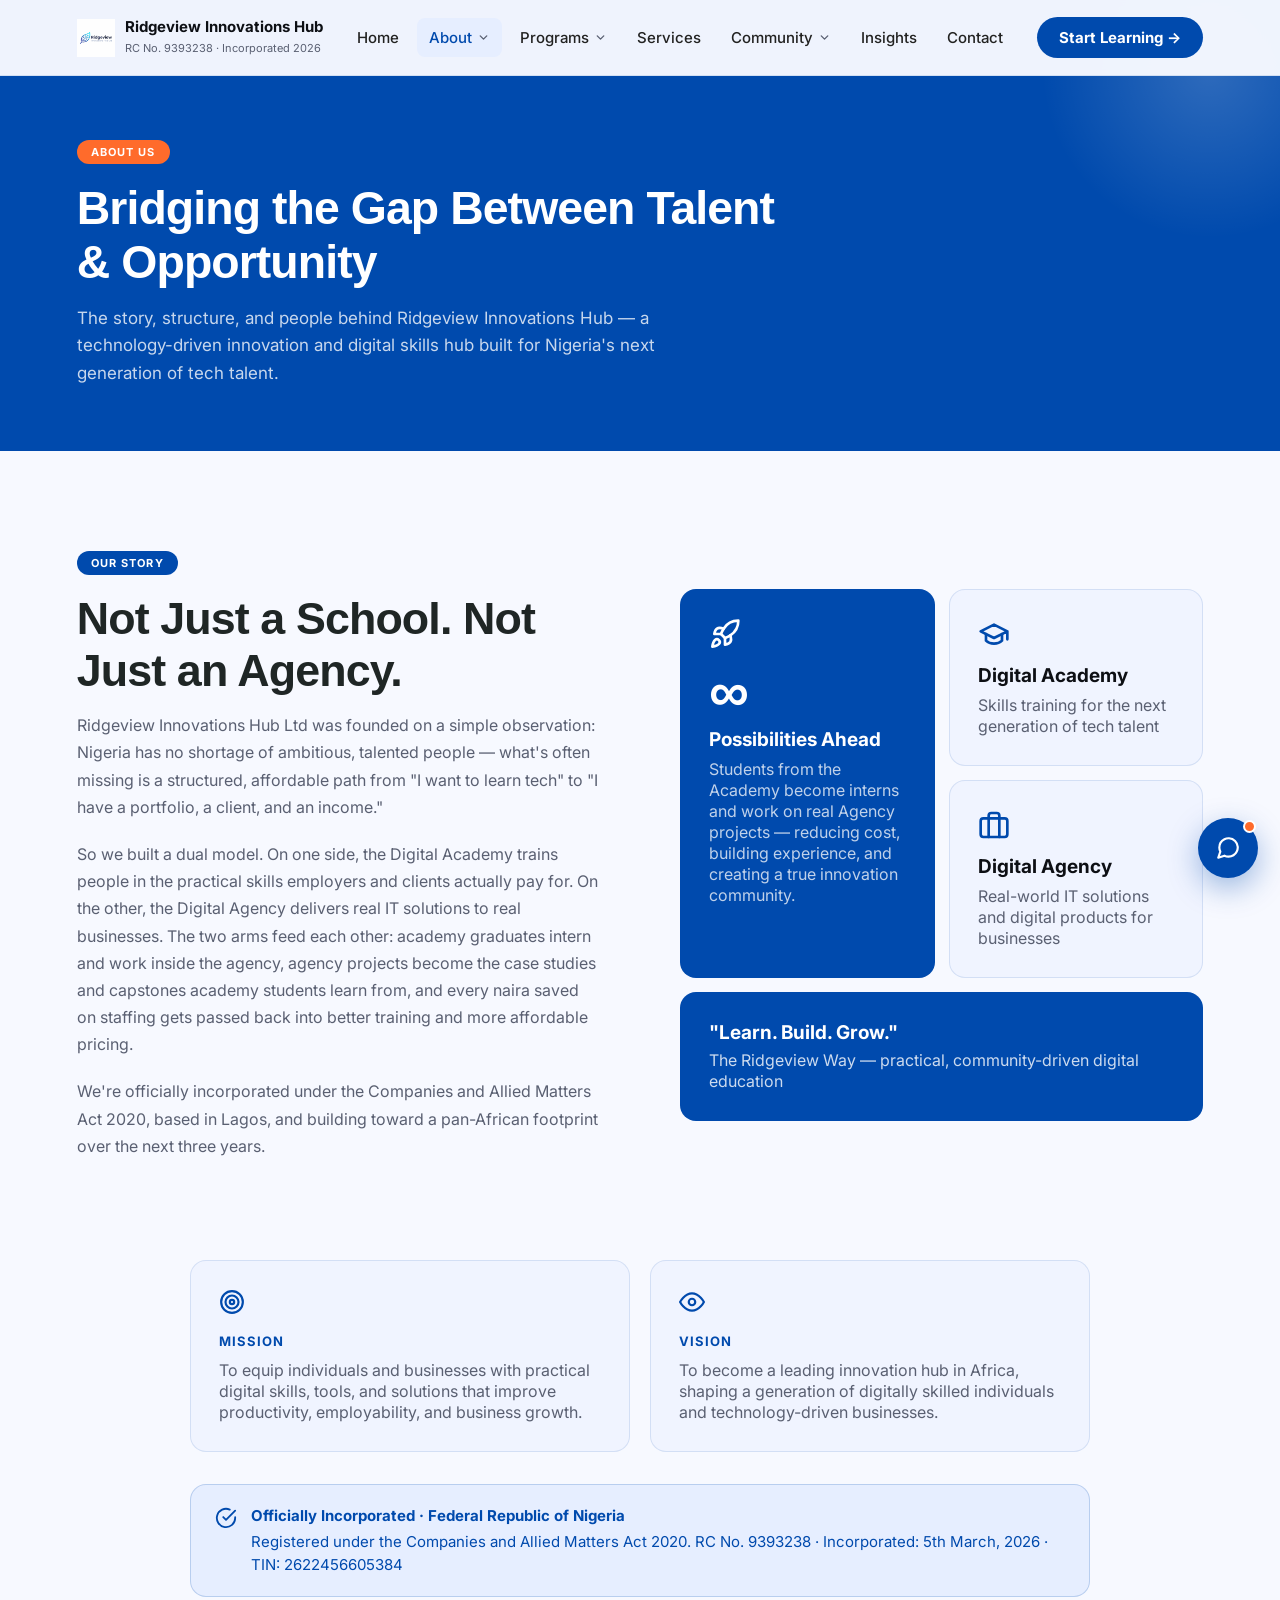
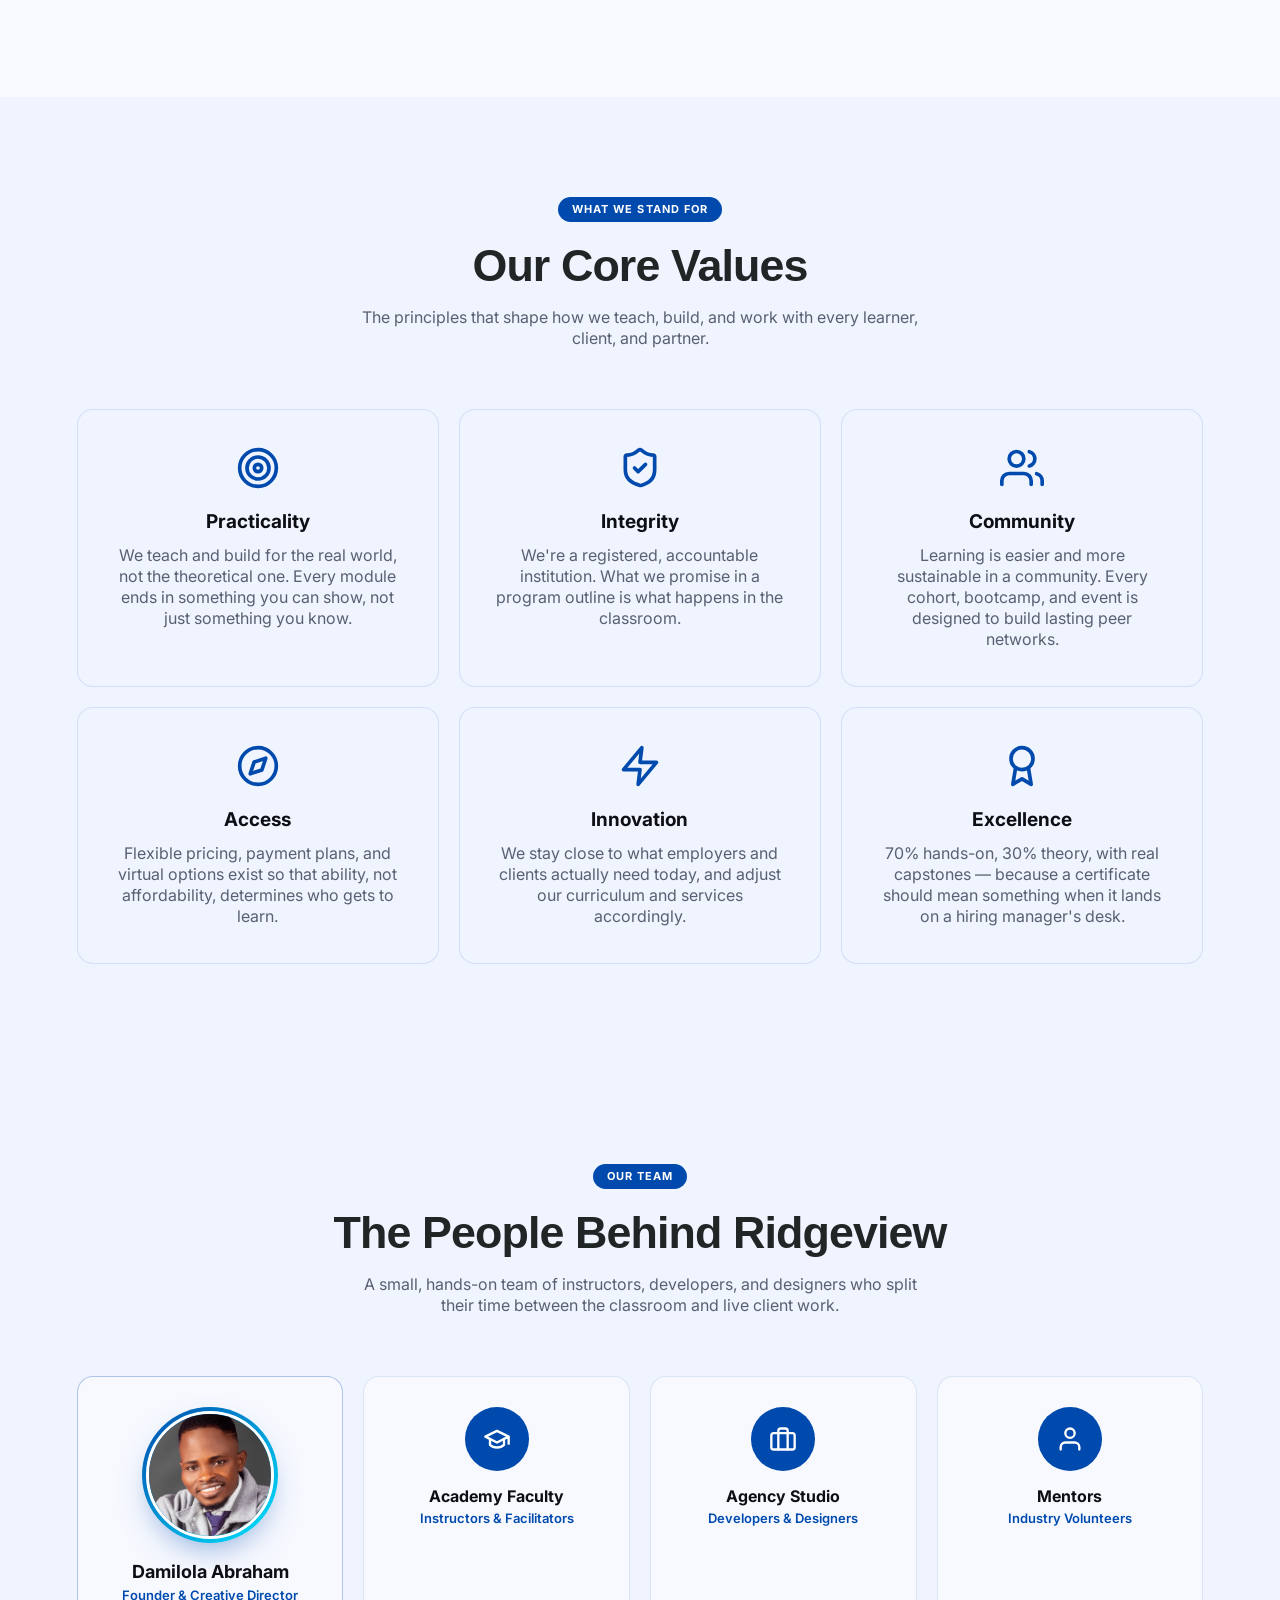
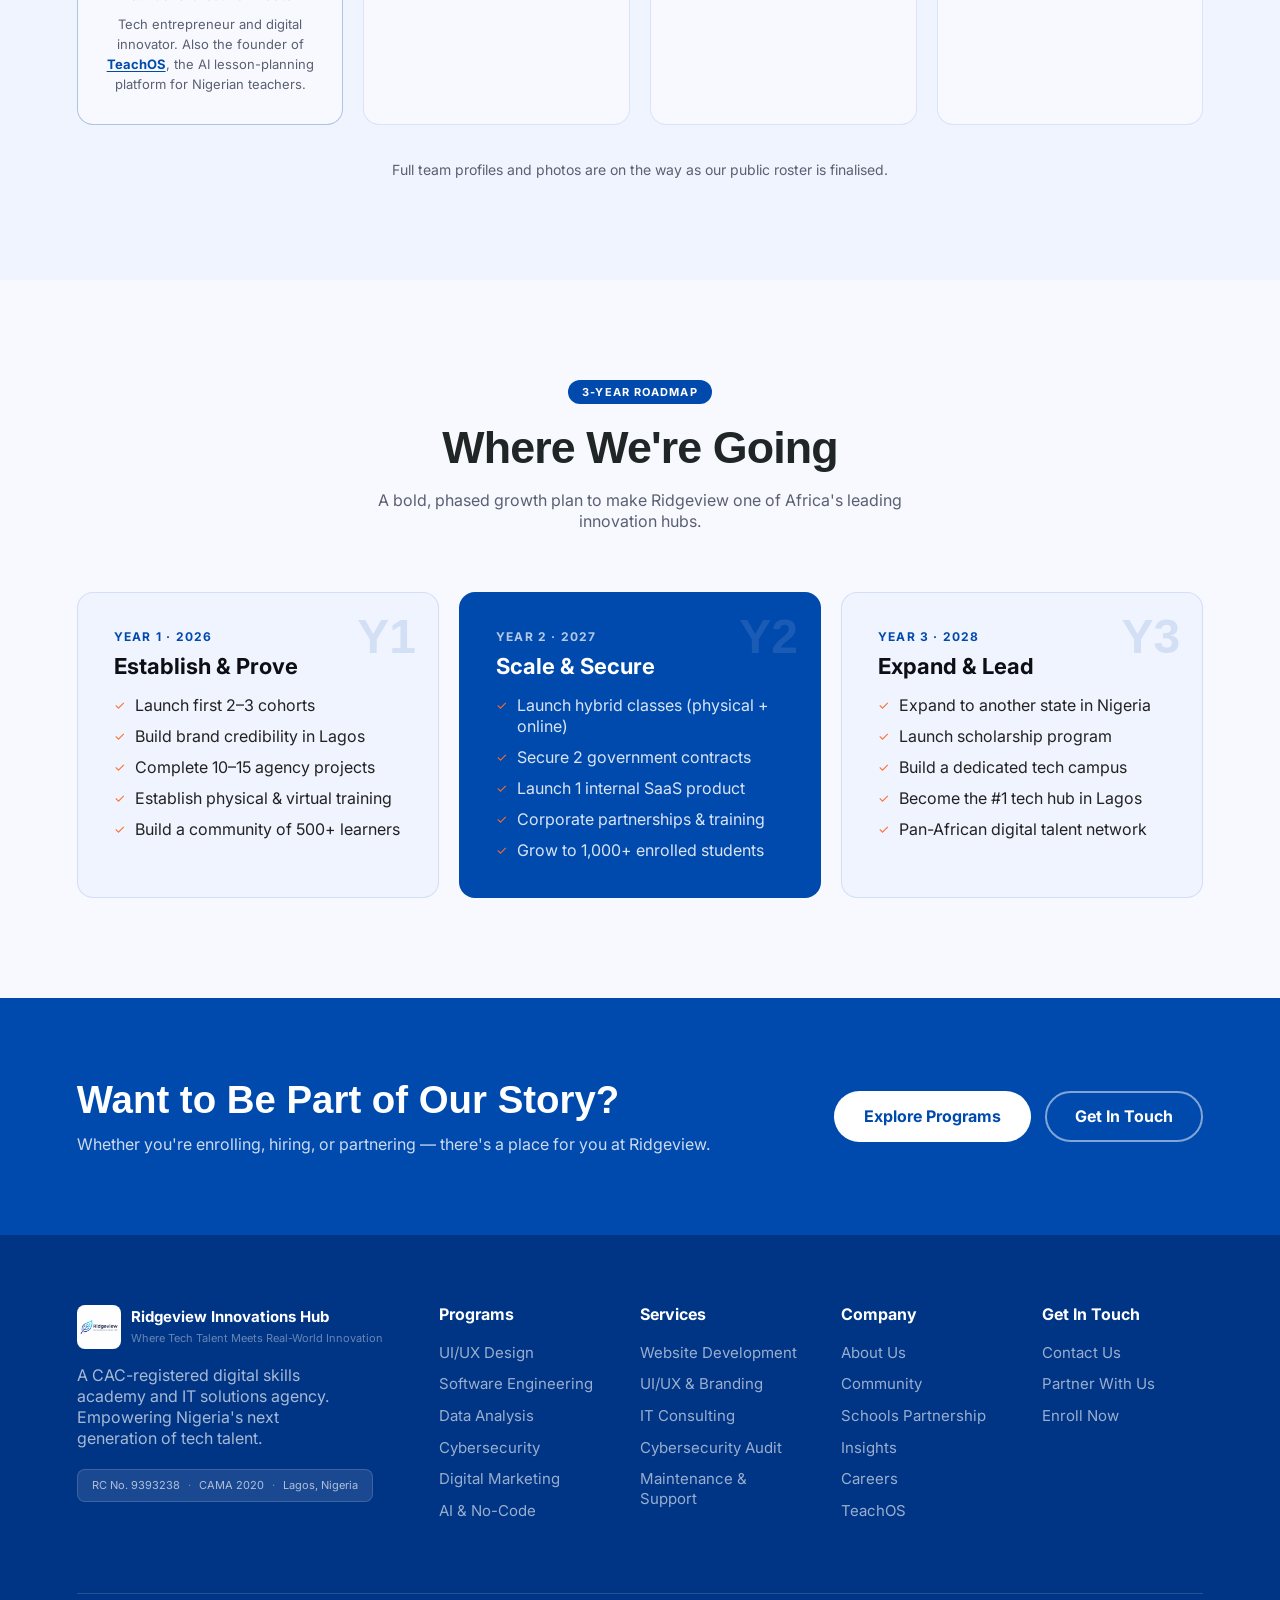
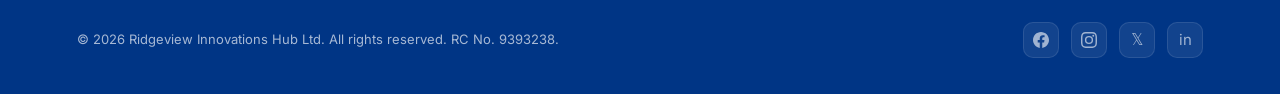
==== commit cfe7b3d4: "Optimise testimonial images and footer logo" ====
--- a/about.html
+++ b/about.html
@@ -285,7 +285,7 @@
 <body>
 <nav id="navbar">
   <a href="./" class="logo">
-    <img src="Neural Leaf.png" alt="Ridgeview Innovations Hub" class="logo-img"/>
+    <img src="Neural-Leaf.webp" alt="Ridgeview Innovations Hub" class="logo-img"/>
     <div class="ltext">
       <strong>Ridgeview Innovations Hub</strong>
       <small>RC No. 9393238 · Incorporated 2026</small>
@@ -413,7 +413,7 @@
   <div class="fg-grid">
     <div class="fbrand">
       <a href="./" class="logo" style="margin-bottom:16px;display:flex;align-items:center;gap:10px">
-        <img src="Neural Leaf.png" alt="Ridgeview Innovations Hub" class="logo-img-footer"/>
+        <img src="Neural-Leaf.webp" alt="Ridgeview Innovations Hub" class="logo-img-footer"/>
         <div class="ltext">
           <strong style="color:#fff;font-family:var(--font-body);font-size:15px;font-weight:700;display:block">Ridgeview Innovations Hub</strong>
           <small style="color:rgba(255,255,255,.4);font-size:11px">Where Tech Talent Meets Real-World Innovation</small>
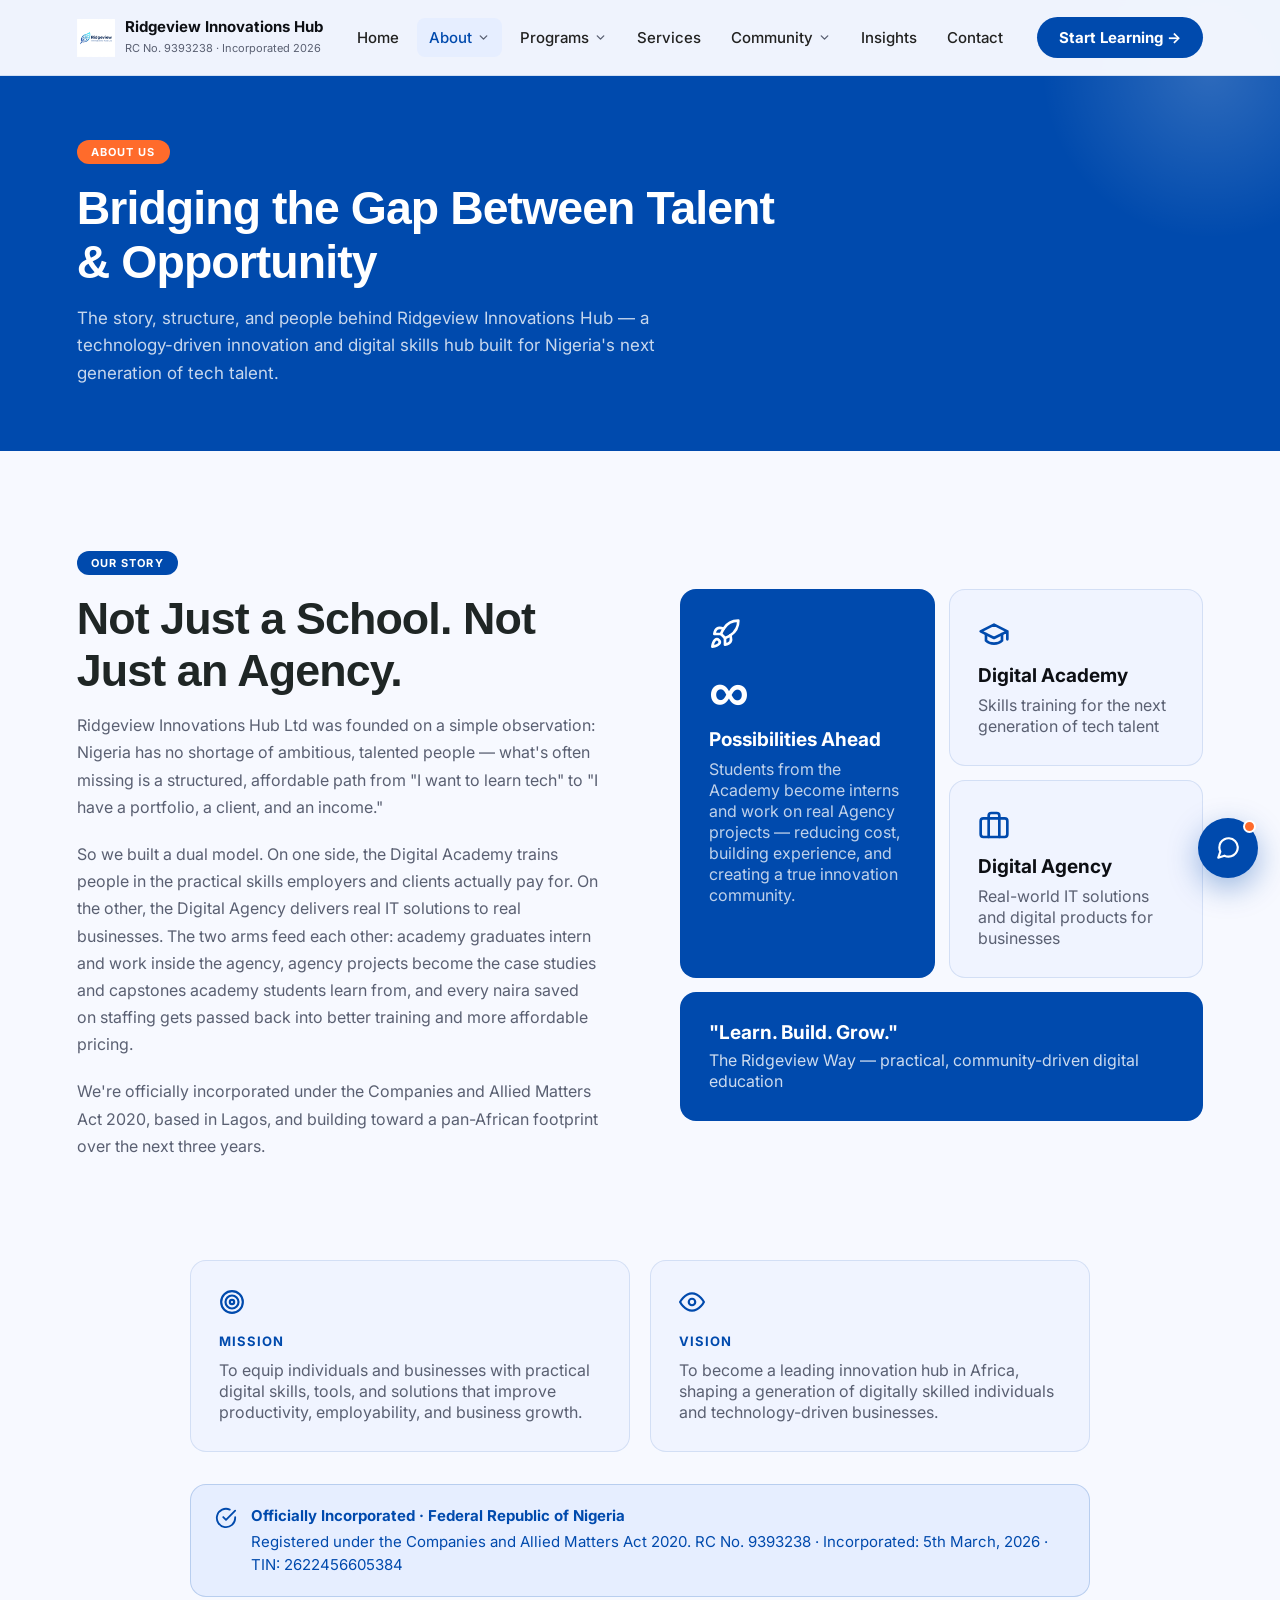
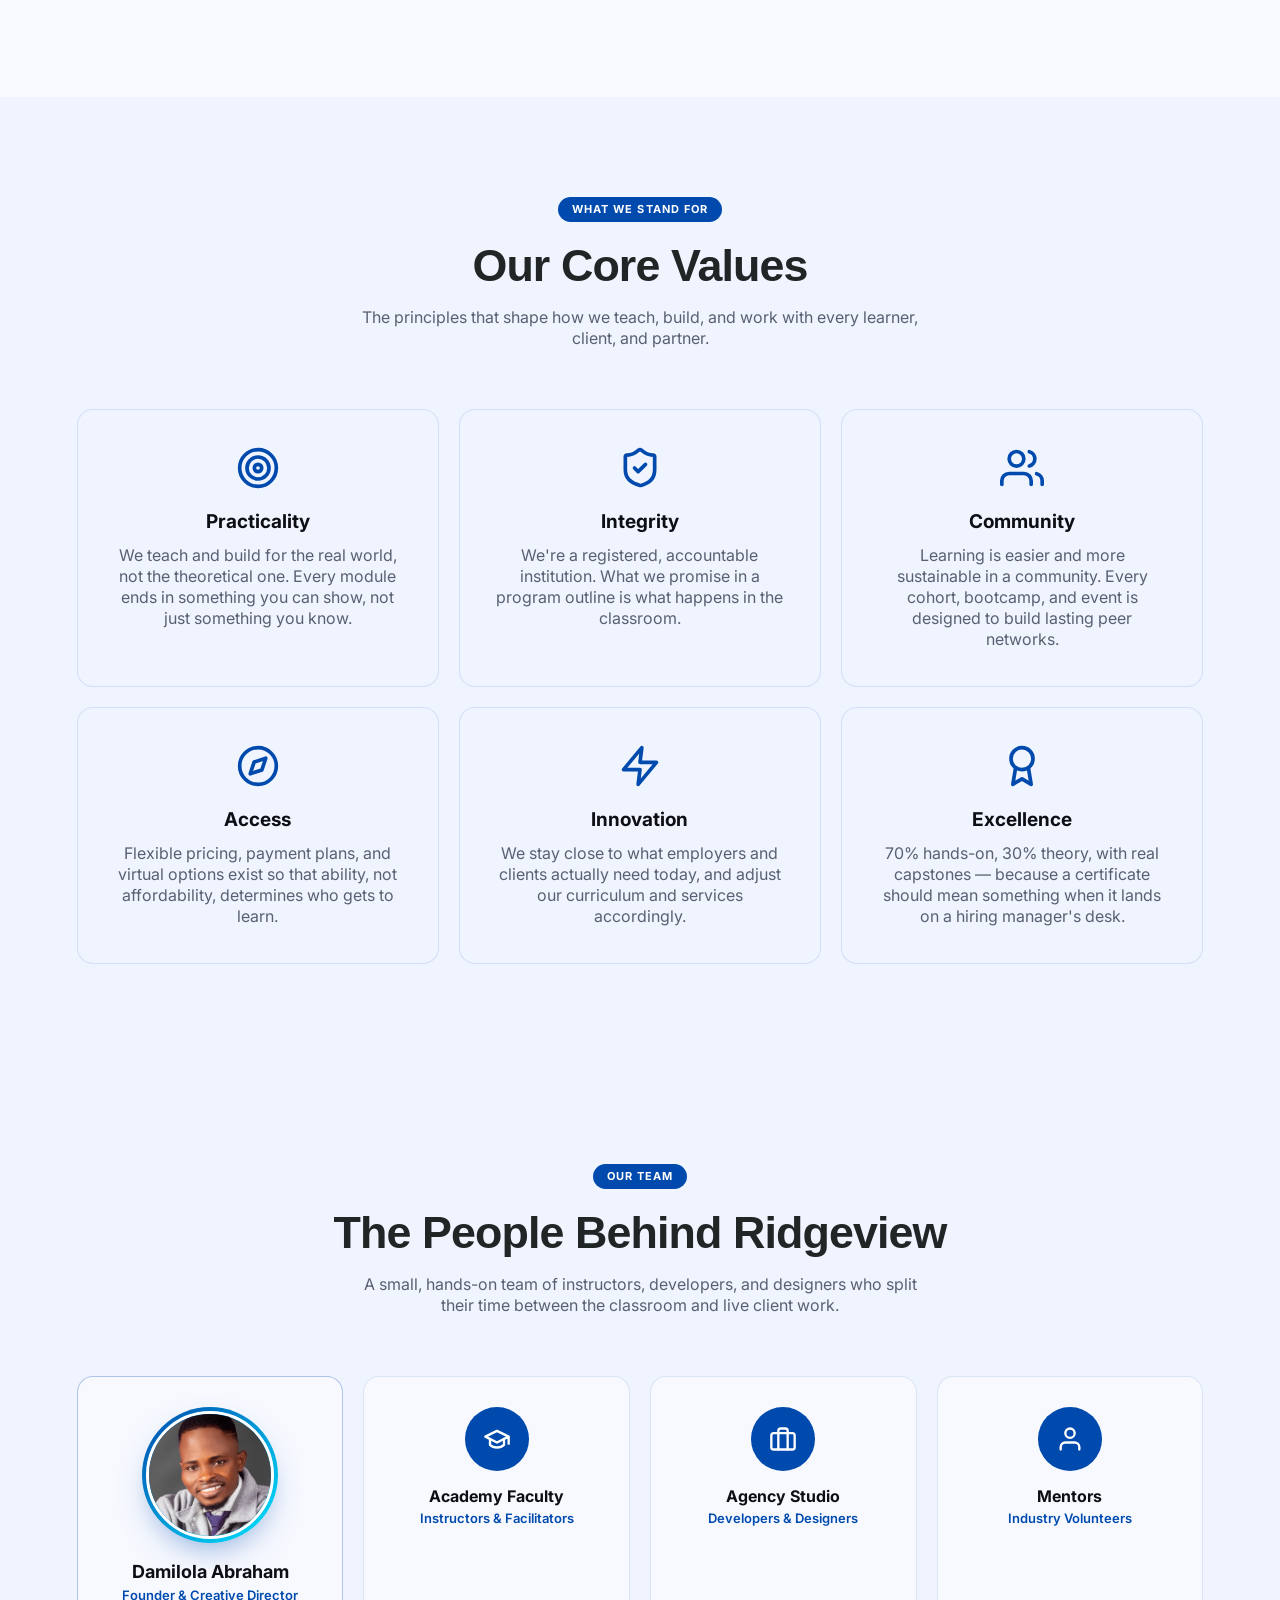
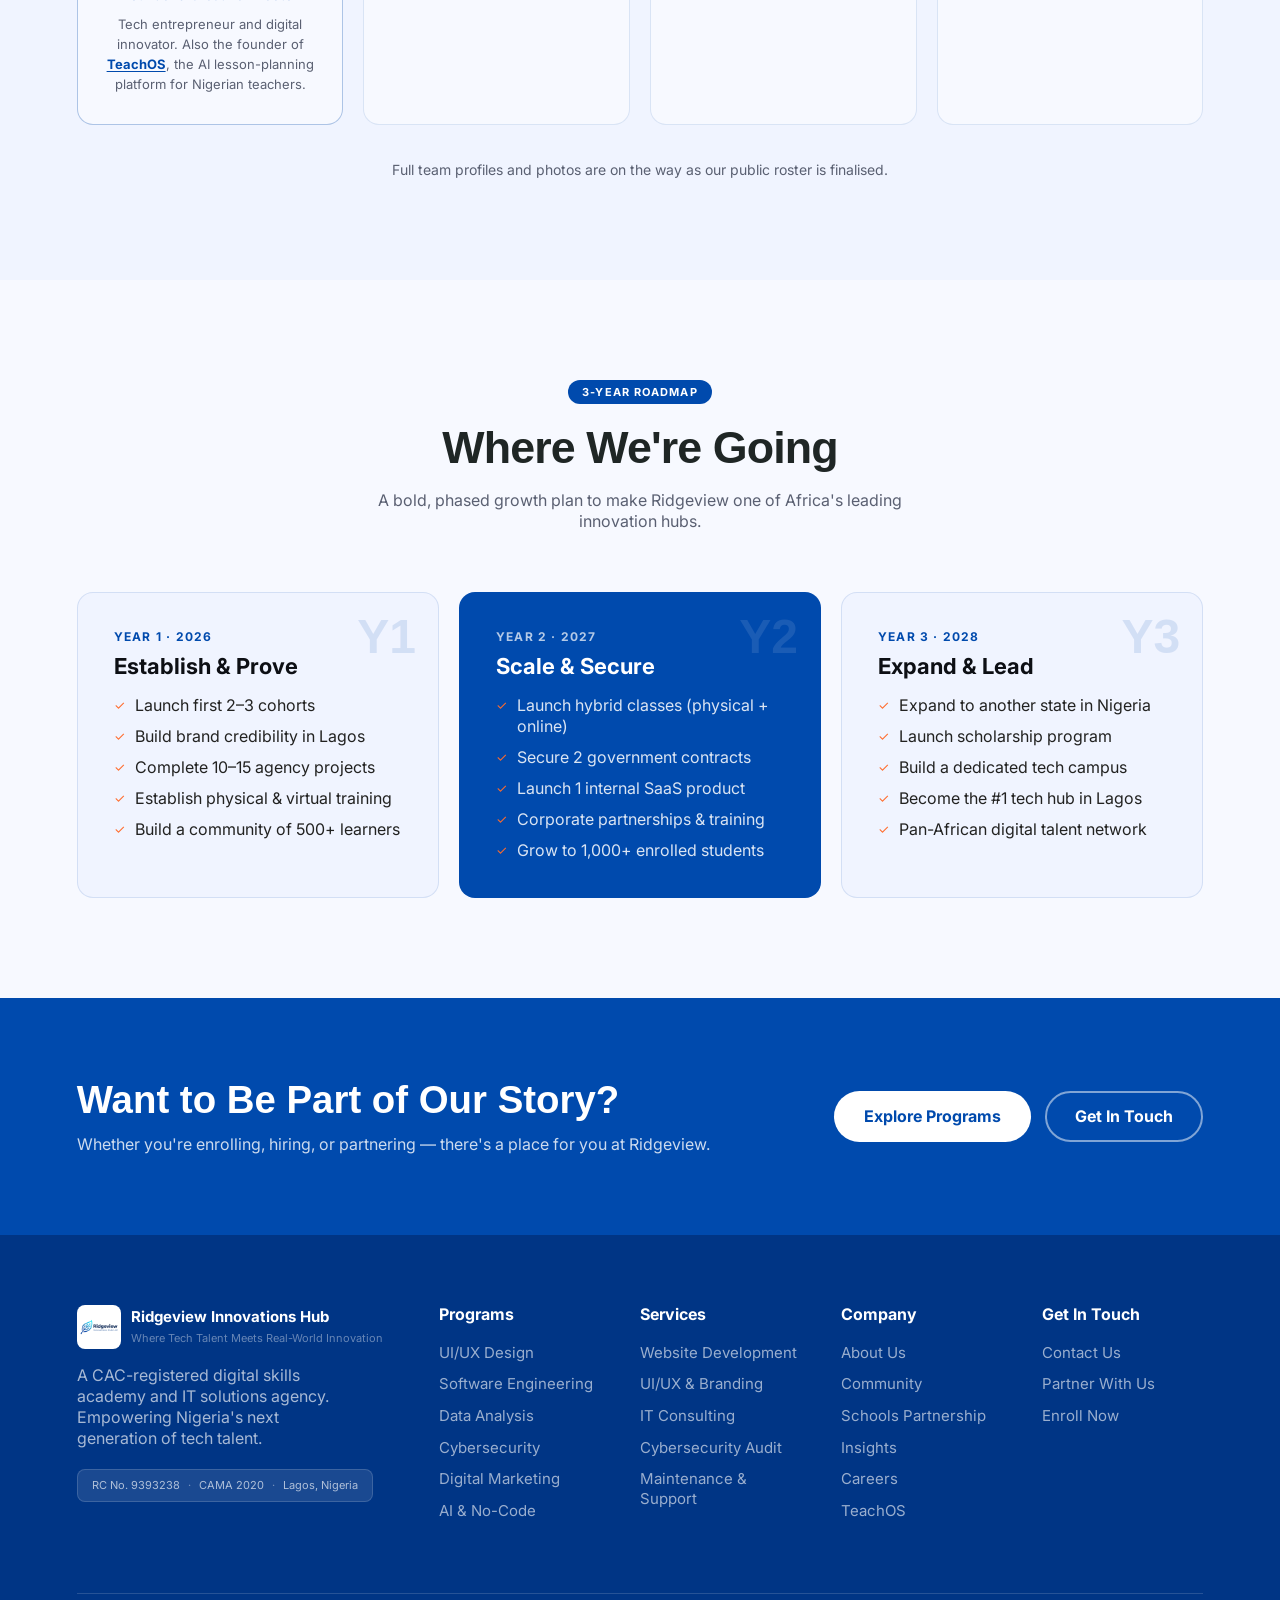
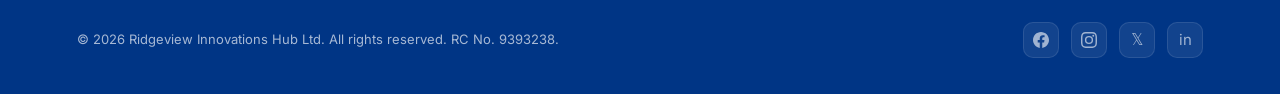
==== commit 111605eb: "Merge 076106a89c725bfd35e7f7d0ce98432ee97de4e6 into dc1f95927a2e5f94d558a81c47fc6b20418025a5" ====
--- a/about.html
+++ b/about.html
@@ -285,7 +285,7 @@
 <body>
 <nav id="navbar">
   <a href="./" class="logo">
-    <img src="Neural-Leaf.webp" alt="Ridgeview Innovations Hub" class="logo-img"/>
+    <img src="Neural Leaf.png" width="128" height="128" alt="Ridgeview Innovations Hub" class="logo-img"/>
     <div class="ltext">
       <strong>Ridgeview Innovations Hub</strong>
       <small>RC No. 9393238 · Incorporated 2026</small>
@@ -302,6 +302,7 @@
   <a href="programs" class="nav-cta" onclick="toggleMenu()">Start Learning →</a>
 </div>
 
+<main>
 <div class="page-header">
   <!--<div class="breadcrumb"><a href="./">Home</a> <span>/</span> <span>About</span></div>-->
   <div class="stag">About Us</div>
@@ -409,11 +410,13 @@
   </div>
 </div>
 
+</main>
+
 <footer>
   <div class="fg-grid">
     <div class="fbrand">
       <a href="./" class="logo" style="margin-bottom:16px;display:flex;align-items:center;gap:10px">
-        <img src="Neural-Leaf.webp" alt="Ridgeview Innovations Hub" class="logo-img-footer"/>
+        <img src="Neural Leaf.png" width="128" height="128" alt="Ridgeview Innovations Hub" class="logo-img-footer"/>
         <div class="ltext">
           <strong style="color:#fff;font-family:var(--font-body);font-size:15px;font-weight:700;display:block">Ridgeview Innovations Hub</strong>
           <small style="color:rgba(255,255,255,.4);font-size:11px">Where Tech Talent Meets Real-World Innovation</small>
